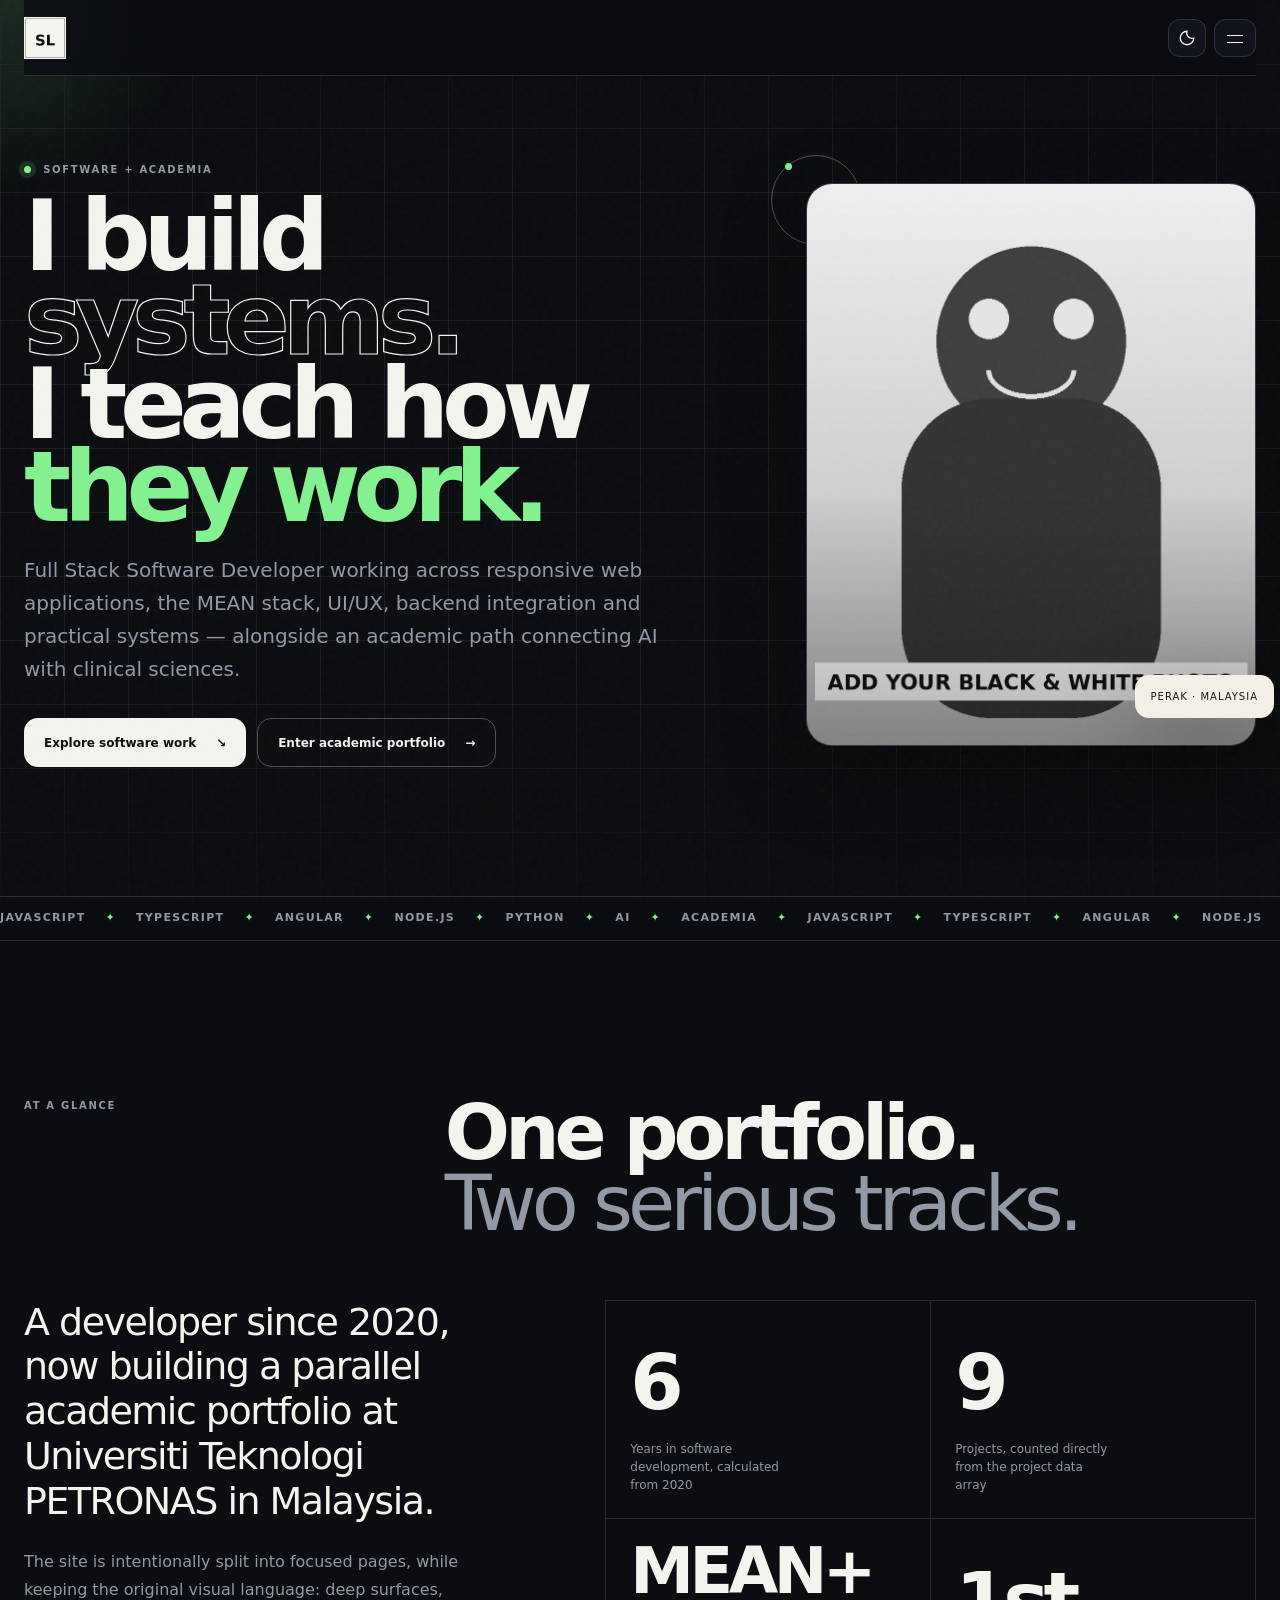
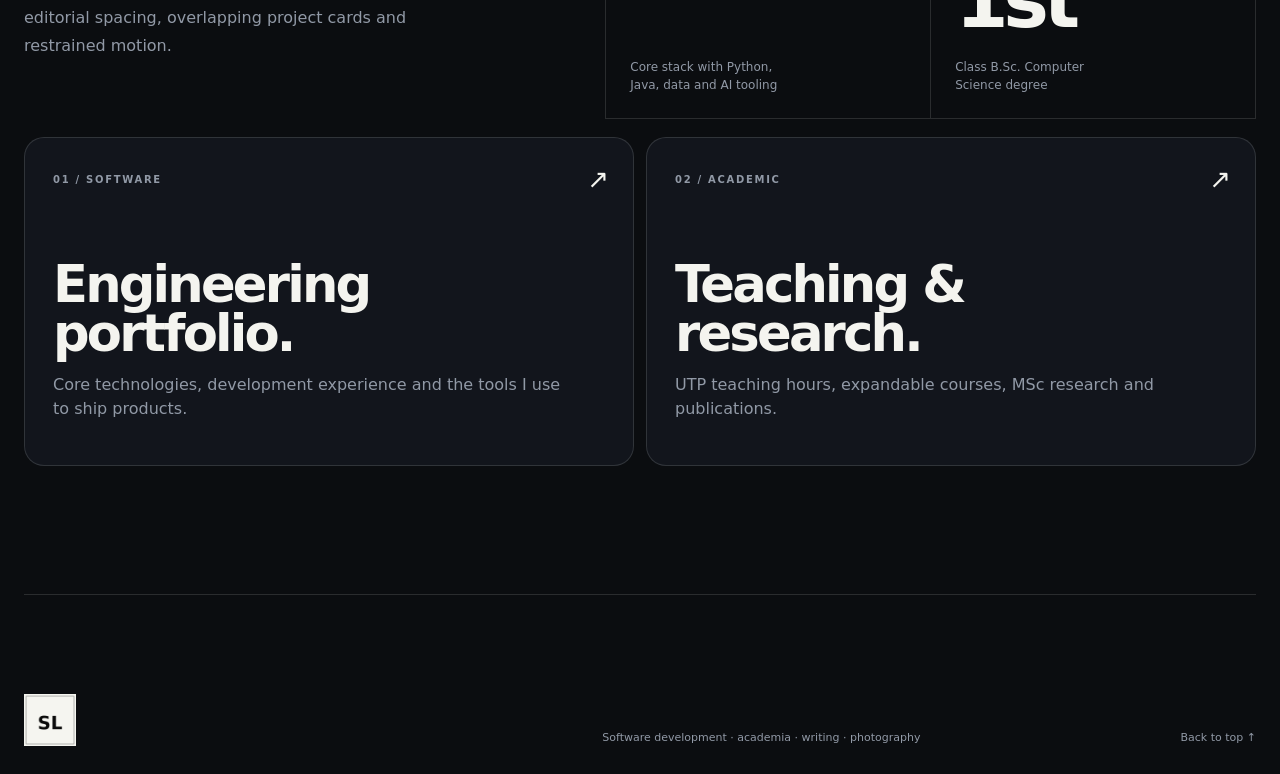
==== index.html @ e130e87b "wip" ====
<!doctype html>
<html lang="en" data-theme="dark">
<head>
  <meta charset="utf-8" />
  <meta name="viewport" content="width=device-width, initial-scale=1" />
  <meta name="description" content="Software developer and academic portfolio." />
  <meta name="theme-color" content="#0b0d10" />
  <title>Salim Sulaiman Liman — Developer & Academic</title>
  <link rel="icon" type="image/png" href="assets/img/logo.png" />
  <link rel="apple-touch-icon" href="assets/img/logo.png" />
  <link rel="stylesheet" href="assets/css/styles.css" />
</head>
<body data-page="home" id="top">
  <div class="scroll-progress" id="scrollProgress" aria-hidden="true"></div>
  <div class="noise" aria-hidden="true"></div>
  <div class="cursor-glow" id="cursorGlow" aria-hidden="true"></div>
  <header class="site-header" id="siteHeader">
    <a class="brand" href="index.html" aria-label="Home"><img class="brand-logo" src="assets/img/logo.png" alt="Site logo" /></a>
    <div class="header-actions">
      <button class="icon-button" id="themeToggle" type="button" aria-label="Toggle color theme" title="Toggle theme"><svg viewBox="0 0 24 24" aria-hidden="true"><path d="M12 3a9 9 0 1 0 9 9 7 7 0 0 1-9-9Z" fill="none" stroke="currentColor" stroke-width="1.7"/></svg></button>
      <button class="menu-button" id="menuButton" type="button" aria-label="Open menu" aria-expanded="false" aria-controls="sideMenu"><span></span><span></span></button>
    </div>
  </header>
  <nav class="side-menu" id="sideMenu" aria-hidden="true">
    <div class="side-menu-backdrop" id="menuBackdrop"></div>
    <div class="side-menu-panel">
      <div class="side-menu-head"><p class="eyebrow">Navigation</p><button class="side-menu-close" id="menuClose" type="button" aria-label="Close menu"><svg viewBox="0 0 24 24" fill="none" stroke="currentColor" stroke-width="2"><path d="M6 6l12 12M18 6L6 18"/></svg></button></div>
      <ul class="side-menu-list"><li><a class="side-menu-link" data-page-link="home" href="index.html"><span class="side-menu-index">01</span><span class="side-menu-text">Home</span></a></li>
<li><a class="side-menu-link" data-page-link="about" href="about.html"><span class="side-menu-index">02</span><span class="side-menu-text">About</span></a></li>
<li><a class="side-menu-link" data-page-link="tech" href="tech.html"><span class="side-menu-index">03</span><span class="side-menu-text">Tech Portfolio</span></a></li>
<li><a class="side-menu-link" data-page-link="projects" href="projects.html"><span class="side-menu-index">04</span><span class="side-menu-text">Projects</span></a></li>
<li><a class="side-menu-link" data-page-link="academics" href="academics.html"><span class="side-menu-index">05</span><span class="side-menu-text">Academic Portfolio</span></a></li>
<li><a class="side-menu-link" data-page-link="free" href="free-time.html"><span class="side-menu-index">06</span><span class="side-menu-text">Free Time</span></a></li>
<li><a class="side-menu-link" data-page-link="contact" href="contact.html"><span class="side-menu-index">07</span><span class="side-menu-text">Contact</span></a></li></ul>
      <div class="side-menu-foot"><div class="side-menu-social"><a data-github target="_blank" rel="noopener" href="#">GitHub</a><a data-literature-instagram target="_blank" rel="noopener" href="#">Literature</a></div><span><span data-location>Perak, Malaysia</span></span></div>
    </div>
  </nav>
  <main class="page-main">
    <section class="hero section-pad" aria-labelledby="hero-title">
      <div class="hero-grid-bg" aria-hidden="true"></div>
      <div class="hero-copy reveal">
        <p class="eyebrow"><span class="status-dot"></span> Software + Academia</p>
        <h1 id="hero-title">I build <span class="outline-word">systems.</span><br>I teach how <span class="accent-word">they work.</span></h1>
        <p class="hero-lede">Full Stack Software Developer working across responsive web applications, the MEAN stack, UI/UX, backend integration and practical systems — alongside an academic path connecting AI with clinical sciences.</p>
        <div class="hero-cta-row"><a class="button button-primary magnetic" href="projects.html">Explore software work <span>↘</span></a><a class="button button-ghost magnetic" href="academics.html">Enter academic portfolio <span>→</span></a></div>
      </div>
      <div class="hero-photo reveal" aria-label="Portrait area">
        <div class="photo-orbit" aria-hidden="true"></div>
        <div class="hero-photo-frame"><img src="assets/img/profile-bw.jpg" alt="Black and white portrait of Salim Sulaiman Liman" /></div>
        <div class="hero-photo-badge">Perak · Malaysia</div>
      </div>
      <div class="hero-marquee" aria-hidden="true"><div class="marquee-track"><span>JAVASCRIPT</span><i>✦</i><span>TYPESCRIPT</span><i>✦</i><span>ANGULAR</span><i>✦</i><span>NODE.JS</span><i>✦</i><span>PYTHON</span><i>✦</i><span>AI</span><i>✦</i><span>ACADEMIA</span><i>✦</i><span>JAVASCRIPT</span><i>✦</i><span>TYPESCRIPT</span><i>✦</i><span>ANGULAR</span><i>✦</i><span>NODE.JS</span><i>✦</i><span>PYTHON</span><i>✦</i><span>AI</span><i>✦</i><span>ACADEMIA</span><i>✦</i></div></div>
    </section>
    <section class="about section-pad">
      <div class="section-heading reveal"><p class="eyebrow">At a glance</p><h2>One portfolio.<br><span class="muted">Two serious tracks.</span></h2></div>
      <div class="about-grid">
        <div class="about-copy reveal"><p class="large-copy">A developer since 2020, now building a parallel academic portfolio at Universiti Teknologi PETRONAS in Malaysia.</p><p>The site is intentionally split into focused pages, while keeping the original visual language: deep surfaces, editorial spacing, overlapping project cards and restrained motion.</p></div>
        <div class="stat-grid reveal"><article class="stat-card"><span class="stat-value" data-experience-years data-suffix="">0</span><span>Years in software development, calculated from 2020</span></article><article class="stat-card"><span class="stat-value" data-project-count>0</span><span>Projects, counted directly from the project data array</span></article><article class="stat-card"><span class="stat-value text-stat">MEAN+</span><span>Core stack with Python, Java, data and AI tooling</span></article><article class="stat-card"><span class="stat-value">1st</span><span>Class B.Sc. Computer Science degree</span></article></div>
      </div>
      <div class="home-track-grid reveal"><a class="home-track-card" href="tech.html"><span class="eyebrow">01 / Software</span><span class="track-arrow">↗</span><h3>Engineering<br>portfolio.</h3><p>Core technologies, development experience and the tools I use to ship products.</p></a><a class="home-track-card" href="academics.html"><span class="eyebrow">02 / Academic</span><span class="track-arrow">↗</span><h3>Teaching &<br>research.</h3><p>UTP teaching hours, expandable courses, MSc research and publications.</p></a></div>
    </section>
  </main>
  <footer class="site-footer section-pad">
    <img class="footer-logo" src="assets/img/logo.png" alt="Site logo" />
    <p>Software development · academia · writing · photography</p>
    <a href="#top" onclick="window.scrollTo({top:0,behavior:'smooth'});return false">Back to top ↑</a>
  </footer>
  <script src="assets/js/data.js"></script>
  <script src="assets/js/site.js"></script>
</body></html>
---- assets/css/styles.css ----
:root {
  --bg: #0b0d10;
  --bg-2: #11141a;
  --surface: #151922;
  --surface-2: #1a1f2a;
  --text: #f4f4ef;
  --muted: #9199a6;
  --line: rgba(255,255,255,.13);
  --line-strong: rgba(255,255,255,.28);
  --accent: #83f28f;
  --accent-2: #8eb4ff;
  --paper: #f4f0e8;
  --ink: #111317;
  --shadow: 0 25px 80px rgba(0,0,0,.35);
  --radius: 22px;
  --container: min(1240px, calc(100vw - 48px));
  --header-h: 76px;
  color-scheme: dark;
}

html[data-theme="light"] {
  --bg: #f1eee7;
  --bg-2: #e8e4db;
  --surface: #ffffff;
  --surface-2: #e7e4dc;
  --text: #111317;
  --muted: #646b74;
  --line: rgba(17,19,23,.14);
  --line-strong: rgba(17,19,23,.26);
  --accent: #176b31;
  --accent-2: #305fbd;
  --paper: #111317;
  --ink: #f5f5ef;
  --shadow: 0 24px 70px rgba(40, 34, 24, .13);
  color-scheme: light;
}

* { box-sizing: border-box; }
html { scroll-behavior: smooth; }
body {
  margin: 0;
  background: var(--bg);
  color: var(--text);
  font-family: Inter, ui-sans-serif, system-ui, -apple-system, BlinkMacSystemFont, "Segoe UI", sans-serif;
  line-height: 1.5;
  overflow-x: hidden;
}
body.menu-open { overflow: hidden; }
a { color: inherit; text-decoration: none; }
button, input { font: inherit; }
button { color: inherit; }
section[id] { scroll-margin-top: calc(var(--header-h) + 18px); }
img { max-width: 100%; display: block; }
::selection { background: var(--accent); color: #071007; }

.scroll-progress {
  position: fixed;
  inset: 0 0 auto 0;
  height: 3px;
  background: var(--accent);
  transform-origin: left;
  transform: scaleX(0);
  z-index: 1200;
}
.noise {
  position: fixed;
  inset: 0;
  pointer-events: none;
  opacity: .035;
  z-index: 999;
  background-image: url("data:image/svg+xml,%3Csvg viewBox='0 0 180 180' xmlns='http://www.w3.org/2000/svg'%3E%3Cfilter id='n'%3E%3CfeTurbulence type='fractalNoise' baseFrequency='.9' numOctaves='4' stitchTiles='stitch'/%3E%3C/filter%3E%3Crect width='100%25' height='100%25' filter='url(%23n)' opacity='.75'/%3E%3C/svg%3E");
}
.cursor-glow {
  width: 420px;
  height: 420px;
  position: fixed;
  left: -210px;
  top: -210px;
  border-radius: 50%;
  pointer-events: none;
  z-index: -1;
  background: radial-gradient(circle, color-mix(in srgb, var(--accent) 13%, transparent), transparent 67%);
  transition: opacity .2s;
}

.site-header {
  width: var(--container);
  height: var(--header-h);
  margin: 0 auto;
  position: sticky;
  top: 0;
  z-index: 1000;
  display: grid;
  grid-template-columns: 1fr auto 1fr;
  align-items: center;
  border-bottom: 1px solid var(--line);
  background: color-mix(in srgb, var(--bg) 76%, transparent);
  backdrop-filter: blur(18px);
}
.brand { display: inline-flex; align-items: center; gap: 12px; width: fit-content; }
.brand-mark {
  width: 34px; height: 34px; border: 1px solid var(--line-strong); border-radius: 50%;
  display: grid; place-items: center; font-size: 10px; font-weight: 800; letter-spacing: .07em;
}
.brand-text { font-size: 13px; font-weight: 720; letter-spacing: -.01em; }
.desktop-nav { display: flex; gap: 8px; padding: 5px; border: 1px solid var(--line); border-radius: 999px; }
.desktop-nav a { color: var(--muted); padding: 8px 13px; border-radius: 999px; font-size: 12px; transition: .2s ease; }
.desktop-nav a:hover { color: var(--text); background: var(--surface); }
.header-actions { display: flex; justify-content: flex-end; gap: 8px; align-items: center; }
.icon-button, .menu-button {
  border: 1px solid var(--line); background: color-mix(in srgb, var(--surface) 75%, transparent);
  border-radius: 12px; height: 38px; min-width: 38px; display: inline-grid; place-items: center; cursor: pointer;
}
.icon-button:hover, .menu-button:hover { border-color: var(--line-strong); }
.icon-button svg { width: 18px; height: 18px; }
.icon-button span { font-size: 10px; font-weight: 800; }
.menu-button { display: none; width: 42px; position: relative; }
.menu-button span { width: 16px; height: 1px; background: currentColor; position: absolute; transition: transform .25s, top .25s; }
.menu-button span:first-child { top: 15px; }
.menu-button span:last-child { top: 22px; }
.menu-button[aria-expanded="true"] span:first-child { top: 18px; transform: rotate(45deg); }
.menu-button[aria-expanded="true"] span:last-child { top: 18px; transform: rotate(-45deg); }

.mobile-menu {
  position: fixed; inset: 0; z-index: 900; background: var(--bg); padding-top: var(--header-h);
  opacity: 0; visibility: hidden; transition: opacity .25s, visibility .25s;
}
.mobile-menu.open { opacity: 1; visibility: visible; }
.mobile-menu-inner { width: var(--container); height: calc(100% - 30px); margin: auto; padding: 48px 0 20px; display: flex; flex-direction: column; }
.mobile-menu-inner > a { font-size: clamp(36px, 9vw, 68px); font-weight: 800; letter-spacing: -.06em; padding: 4px 0; }
.mobile-menu-meta { margin-top: auto; padding-top: 20px; border-top: 1px solid var(--line); display: flex; justify-content: space-between; color: var(--muted); font-size: 12px; }

.section-pad { width: var(--container); margin: 0 auto; }
.eyebrow { text-transform: uppercase; letter-spacing: .17em; font-weight: 760; font-size: 10px; color: var(--muted); margin: 0; }
.status-dot { display: inline-block; width: 7px; height: 7px; background: var(--accent); border-radius: 50%; margin-right: 7px; box-shadow: 0 0 0 5px color-mix(in srgb, var(--accent) 14%, transparent); }
.muted { color: var(--muted); font-weight: 500; }

.hero {
  min-height: calc(100svh - var(--header-h));
  padding-top: clamp(58px, 9vw, 110px);
  position: relative;
  display: grid;
  grid-template-columns: minmax(0, 1.15fr) minmax(380px, .85fr);
  gap: clamp(30px, 7vw, 90px);
  align-items: center;
  padding-bottom: 88px;
}
.hero-grid-bg {
  position: absolute;
  inset: 0 calc((100vw - var(--container)) / -2);
  pointer-events: none;
  z-index: -2;
  opacity: .52;
  background-image: linear-gradient(var(--line) 1px, transparent 1px), linear-gradient(90deg, var(--line) 1px, transparent 1px);
  background-size: 64px 64px;
  mask-image: linear-gradient(to bottom, transparent 0, black 18%, black 72%, transparent 100%);
}
.hero-copy h1 {
  margin: 18px 0 24px;
  max-width: 900px;
  font-size: clamp(55px, 7.7vw, 116px);
  line-height: .85;
  letter-spacing: -.075em;
  font-weight: 850;
}
.outline-word { color: transparent; -webkit-text-stroke: 1.2px var(--text); }
.accent-word { color: var(--accent); }
.hero-lede { max-width: 680px; color: var(--muted); font-size: clamp(16px, 1.6vw, 20px); line-height: 1.65; }
.hero-cta-row { display: flex; gap: 11px; margin-top: 32px; flex-wrap: wrap; }
.button { display: inline-flex; align-items: center; justify-content: center; gap: 20px; min-height: 49px; padding: 0 20px; border-radius: 14px; font-weight: 750; font-size: 12px; transition: transform .15s, background .2s, border-color .2s; }
.button-primary { background: var(--text); color: var(--bg); }
.button-ghost { border: 1px solid var(--line-strong); }
.button-ghost:hover { background: var(--surface); }

.hero-console {
  align-self: end;
  border: 1px solid var(--line);
  border-radius: 24px;
  background: color-mix(in srgb, var(--surface) 82%, transparent);
  box-shadow: var(--shadow);
  overflow: hidden;
  backdrop-filter: blur(14px);
}
.console-topline, .console-footer { display: flex; justify-content: space-between; align-items: center; padding: 12px 16px; font-size: 9px; text-transform: uppercase; letter-spacing: .14em; color: var(--muted); }
.console-topline { border-bottom: 1px solid var(--line); }
.console-footer { border-top: 1px solid var(--line); gap: 20px; }
.pulse-text { color: var(--accent); }
.console-split { display: grid; grid-template-columns: 1fr 1fr; min-height: 330px; }
.console-card { position: relative; padding: 24px; display: flex; flex-direction: column; justify-content: flex-end; transition: .3s ease; overflow: hidden; }
.console-card:first-child { border-right: 1px solid var(--line); }
.console-card::before { content: ""; position: absolute; inset: 0; opacity: .65; transition: transform .35s ease; }
.dev-card::before { background: radial-gradient(circle at 20% 20%, color-mix(in srgb, var(--accent-2) 35%, transparent), transparent 56%); }
.academia-console-card::before { background: radial-gradient(circle at 80% 16%, color-mix(in srgb, var(--accent) 30%, transparent), transparent 55%); }
.console-card:hover { background: color-mix(in srgb, var(--surface-2) 85%, transparent); }
.console-card:hover::before { transform: scale(1.12); }
.console-card > * { position: relative; }
.console-index { position: absolute; top: -230px; color: var(--muted); font-size: 10px; }
.console-card strong { font-size: 21px; letter-spacing: -.04em; margin-bottom: 6px; }
.console-card small { color: var(--muted); line-height: 1.5; }
.console-arrow { position: absolute; right: 20px; top: -215px; font-size: 20px; }

.hero-marquee { grid-column: 1 / -1; margin: 36px calc((100vw - var(--container)) / -2) -88px; border-top: 1px solid var(--line); border-bottom: 1px solid var(--line); overflow: hidden; padding: 13px 0; }
.marquee-track { display: flex; width: max-content; align-items: center; gap: 20px; animation: marquee 28s linear infinite; font-size: 11px; font-weight: 780; letter-spacing: .12em; color: var(--muted); }
.marquee-track i { color: var(--accent); font-style: normal; }
@keyframes marquee { to { transform: translateX(-50%); } }

.about, .software, .academics, .qualification, .contact { padding-top: clamp(100px, 12vw, 180px); }
.section-heading { display: grid; grid-template-columns: .65fr 1.35fr; gap: 30px; align-items: start; margin-bottom: 60px; }
.section-heading h2, .track-header h2 { font-size: clamp(44px, 6vw, 86px); line-height: .92; letter-spacing: -.065em; margin: 0; }
.about-grid { display: grid; grid-template-columns: .88fr 1.12fr; gap: 70px; }
.about-copy { padding-right: 5vw; }
.large-copy { font-size: clamp(23px, 3vw, 38px); line-height: 1.18; letter-spacing: -.04em; margin: 0 0 24px; }
.about-copy > p:last-child { color: var(--muted); font-size: 16px; line-height: 1.75; }
.stat-grid { display: grid; grid-template-columns: repeat(2, 1fr); border-top: 1px solid var(--line); border-left: 1px solid var(--line); }
.stat-card { min-height: 200px; padding: 24px; border-right: 1px solid var(--line); border-bottom: 1px solid var(--line); display: flex; flex-direction: column; justify-content: space-between; }
.stat-value { font-size: clamp(54px, 6vw, 84px); font-weight: 820; letter-spacing: -.07em; }
.stat-card > span:last-child { color: var(--muted); max-width: 160px; font-size: 12px; }

.track-header { display: grid; grid-template-columns: 1.2fr .8fr; gap: 40px; align-items: end; margin-bottom: 42px; }
.track-header .eyebrow { margin-bottom: 18px; }
.track-description { color: var(--muted); max-width: 480px; margin: 0; line-height: 1.7; }
.project-filter { display: flex; gap: 8px; flex-wrap: wrap; margin: 34px 0 70px; }
.filter-chip { border: 1px solid var(--line); background: transparent; border-radius: 999px; padding: 9px 13px; cursor: pointer; font-size: 11px; color: var(--muted); transition: .2s; }
.filter-chip:hover { border-color: var(--line-strong); color: var(--text); }
.filter-chip.active { background: var(--text); color: var(--bg); border-color: var(--text); }

.project-stack { display: flex; flex-direction: column; gap: clamp(85px, 11vw, 145px); }
.project-row { display: grid; grid-template-columns: minmax(0, 1.3fr) minmax(330px, .7fr); align-items: center; position: relative; transition: opacity .3s, transform .35s, max-height .45s, margin .45s; }
.project-row.reverse { grid-template-columns: minmax(330px, .7fr) minmax(0, 1.3fr); }
.project-row.reverse .project-visual { grid-column: 2; grid-row: 1; }
.project-row.reverse .project-panel { grid-column: 1; grid-row: 1; justify-self: end; margin-left: 0; margin-right: -64px; }
.project-hidden { display: none; }
.project-visual {
  min-height: 470px;
  background: var(--surface);
  border-radius: 4px;
  overflow: hidden;
  position: relative;
  box-shadow: var(--shadow);
}
.project-visual::after { content: ""; position: absolute; inset: 0; border: 1px solid var(--line); pointer-events: none; }
.project-visual img { width: 100%; height: 100%; min-height: 470px; object-fit: cover; transition: transform .7s cubic-bezier(.2,.7,.2,1), filter .4s; }
.project-visual:hover img { transform: scale(1.025); filter: saturate(1.06); }
.visual-index { position: absolute; top: 16px; left: 16px; z-index: 2; width: 36px; height: 36px; border-radius: 50%; background: rgba(10,10,10,.72); color: white; display: grid; place-items: center; font-size: 10px; backdrop-filter: blur(8px); }
.project-panel {
  z-index: 3;
  margin-left: -64px;
  padding: 32px;
  background: var(--paper);
  color: var(--ink);
  border-radius: 5px;
  box-shadow: var(--shadow);
  transition: transform .15s ease;
}
.project-meta { display: flex; gap: 9px; margin-bottom: 30px; text-transform: uppercase; letter-spacing: .12em; font-size: 9px; font-weight: 800; opacity: .52; }
.project-meta span + span::before { content: "/"; margin-right: 9px; }
.project-panel h3 { font-size: clamp(28px, 3vw, 42px); line-height: 1; letter-spacing: -.05em; margin: 0 0 17px; }
.project-panel p { opacity: .68; line-height: 1.72; margin: 0; font-size: 13px; }
.tag-row { display: flex; flex-wrap: wrap; gap: 6px; margin: 24px 0; }
.tag-row span { border: 1px solid color-mix(in srgb, currentColor 18%, transparent); border-radius: 999px; padding: 6px 9px; font-size: 9px; text-transform: uppercase; letter-spacing: .08em; }
.text-link { display: inline-flex; gap: 12px; align-items: center; font-size: 11px; text-transform: uppercase; letter-spacing: .11em; font-weight: 850; border-bottom: 1px solid currentColor; padding-bottom: 4px; }
.image-unavailable { opacity: 0; }
.image-fallback { position: absolute; inset: 0; display: grid; place-items: center; padding: 30px; text-align: center; font-size: clamp(28px, 4vw, 54px); font-weight: 800; letter-spacing: -.05em; background: linear-gradient(135deg, var(--surface), var(--surface-2)); }

.skill-lab { margin-top: clamp(110px, 15vw, 190px); border: 1px solid var(--line); border-radius: var(--radius); overflow: hidden; }
.skill-lab-head { display: flex; justify-content: space-between; align-items: end; padding: 28px; border-bottom: 1px solid var(--line); }
.skill-lab-head h3 { margin: 0; font-size: clamp(30px, 4vw, 54px); letter-spacing: -.05em; }
.skill-columns { display: grid; grid-template-columns: repeat(4, 1fr); }
.skill-columns > div { min-height: 260px; padding: 24px; border-right: 1px solid var(--line); }
.skill-columns > div:last-child { border-right: 0; }
.skill-label { font-size: 10px; text-transform: uppercase; letter-spacing: .13em; color: var(--muted); }
.skill-cloud { display: flex; flex-direction: column; align-items: flex-start; gap: 8px; margin-top: 32px; }
.skill-cloud span { border: 1px solid var(--line); border-radius: 999px; padding: 7px 10px; font-size: 11px; transition: .2s; }
.skill-cloud span:hover { border-color: var(--accent); color: var(--accent); transform: translateX(3px); }

.academic-dashboard { display: grid; grid-template-columns: .85fr 1.15fr; border: 1px solid var(--line); border-radius: 24px; overflow: hidden; background: var(--surface); }
.teaching-meter { padding: clamp(28px, 4vw, 52px); border-right: 1px solid var(--line); display: flex; flex-direction: column; min-height: 530px; }
.meter-top { display: flex; justify-content: space-between; gap: 20px; align-items: center; }
.live-pill { font-size: 9px; border: 1px solid var(--line); border-radius: 999px; padding: 7px 9px; text-transform: uppercase; letter-spacing: .1em; white-space: nowrap; }
.live-pill i { width: 5px; height: 5px; background: var(--accent); border-radius: 50%; display: inline-block; margin-right: 5px; box-shadow: 0 0 0 4px color-mix(in srgb, var(--accent) 12%, transparent); }
.hours-wrap { display: flex; align-items: flex-end; gap: 18px; margin: auto 0 30px; }
.hours-value { font-size: clamp(100px, 14vw, 205px); line-height: .73; letter-spacing: -.095em; font-weight: 850; color: var(--accent); }
.hours-unit { font-size: 13px; text-transform: uppercase; letter-spacing: .11em; line-height: 1.35; color: var(--muted); }
.meter-line { height: 3px; background: var(--line); border-radius: 99px; overflow: hidden; }
.meter-line span { display: block; height: 100%; width: var(--meter, 0%); background: var(--accent); transform-origin: left; transform: scaleX(0); transition: transform 1.2s cubic-bezier(.2,.7,.2,1); }
.meter-line span.animate { transform: scaleX(1); }
.teaching-meter > p { color: var(--muted); font-size: 11px; margin: 14px 0 0; }
.teaching-meter code { color: var(--text); }

.course-breakdown { padding: clamp(28px, 4vw, 46px); }
.course-head { display: flex; justify-content: space-between; align-items: end; gap: 20px; margin-bottom: 22px; }
.course-head h3 { font-size: clamp(30px, 4vw, 54px); letter-spacing: -.05em; margin: 6px 0 0; }
.course-count { font-size: 10px; color: var(--muted); text-transform: uppercase; letter-spacing: .1em; }
.course-list { border-top: 1px solid var(--line); }
.course-item { border-bottom: 1px solid var(--line); }
.course-toggle { width: 100%; display: grid; grid-template-columns: 92px 1fr auto 28px; gap: 14px; align-items: center; padding: 19px 0; background: transparent; border: 0; cursor: pointer; text-align: left; }
.course-code, .course-hours { font-size: 9px; text-transform: uppercase; letter-spacing: .11em; color: var(--muted); }
.course-title { font-weight: 710; }
.course-plus { font-size: 20px; color: var(--muted); transition: transform .2s; }
.course-item.open .course-plus { transform: rotate(45deg); }
.course-panel { display: grid; grid-template-rows: 0fr; transition: grid-template-rows .28s ease; }
.course-item.open .course-panel { grid-template-rows: 1fr; }
.course-panel-inner { overflow: hidden; display: grid; grid-template-columns: 1fr 1fr; gap: 18px 24px; color: var(--muted); }
.course-panel-inner > div { padding-bottom: 18px; }
.course-topics { grid-column: 1 / -1; }
.mini-label { display: block; color: var(--muted); text-transform: uppercase; letter-spacing: .12em; font-size: 8px; margin-bottom: 5px; }
.course-panel p { margin: 0; font-size: 12px; }

.academic-grid { display: grid; grid-template-columns: repeat(3, 1fr); gap: 12px; margin-top: 12px; }
.academic-card { min-height: 360px; padding: 28px; border: 1px solid var(--line); border-radius: 18px; background: color-mix(in srgb, var(--surface) 65%, transparent); display: flex; flex-direction: column; align-items: flex-start; }
.academic-number { margin-left: auto; color: var(--muted); font-size: 9px; letter-spacing: .12em; }
.academic-card .eyebrow { margin: 45px 0 8px; }
.academic-card h3 { font-size: 28px; line-height: 1.02; letter-spacing: -.045em; margin: 0 0 12px; }
.academic-card > p:not(.eyebrow) { color: var(--muted); font-size: 13px; }
.academic-highlight { margin-top: auto; font-weight: 760; font-size: 13px; border-left: 2px solid var(--accent); padding-left: 10px; }
.inline-expander { border: 0; background: transparent; padding: 18px 0 0; color: var(--muted); cursor: pointer; display: flex; width: 100%; justify-content: space-between; font-size: 11px; }
.inline-expander:hover { color: var(--text); }
.expandable { max-height: 0; overflow: hidden; opacity: 0; transition: .35s ease; color: var(--muted); font-size: 11px; }
.expandable.open { max-height: 220px; opacity: 1; padding-top: 14px; }
.research-ready { background: var(--paper); color: var(--ink); }
.research-ready .eyebrow, .research-ready > p:not(.eyebrow) { color: color-mix(in srgb, var(--ink) 56%, transparent); }
.research-ready .text-link { margin-top: auto; }

.timeline { border-top: 1px solid var(--line); }
.timeline-item { display: grid; grid-template-columns: .28fr 1fr; gap: 30px; border-bottom: 1px solid var(--line); padding: 28px 0; }
.timeline-year { font-size: clamp(30px, 4vw, 52px); letter-spacing: -.05em; color: var(--muted); }
.timeline-item h3 { margin: 7px 0; font-size: 24px; letter-spacing: -.035em; }
.timeline-item p:last-child { color: var(--muted); max-width: 720px; margin-bottom: 0; }
.timeline-item.current .timeline-year, .timeline-item.current h3 { color: var(--accent); }

.contact { padding-bottom: clamp(100px, 13vw, 170px); }
.contact-card { background: var(--paper); color: var(--ink); border-radius: 28px; padding: clamp(34px, 6vw, 78px); }
.contact-card .eyebrow { color: color-mix(in srgb, var(--ink) 54%, transparent); }
.contact-card h2 { font-size: clamp(46px, 7vw, 96px); letter-spacing: -.07em; line-height: .9; margin: 22px 0 clamp(50px, 7vw, 90px); }
.contact-links { display: grid; grid-template-columns: 1fr 1fr 1fr; border-top: 1px solid color-mix(in srgb, var(--ink) 16%, transparent); }
.contact-links a { display: flex; justify-content: space-between; gap: 20px; padding: 18px 14px 18px 0; border-bottom: 1px solid color-mix(in srgb, var(--ink) 16%, transparent); font-size: 12px; font-weight: 750; }
.contact-links a + a { padding-left: 14px; border-left: 1px solid color-mix(in srgb, var(--ink) 16%, transparent); }
.contact-footer { display: flex; justify-content: space-between; gap: 20px; margin-top: 24px; font-size: 10px; text-transform: uppercase; letter-spacing: .11em; opacity: .55; }

.site-footer { border-top: 1px solid var(--line); min-height: 180px; padding-top: 28px; padding-bottom: 28px; display: grid; grid-template-columns: 1fr 1fr auto; align-items: end; gap: 20px; }
.footer-brand { font-size: 34px; font-weight: 900; letter-spacing: -.055em; }
.footer-brand span { font-size: 10px; vertical-align: top; color: var(--accent); }
.site-footer p, .site-footer a { margin: 0; color: var(--muted); font-size: 11px; }
.site-footer a:hover { color: var(--text); }

.command-palette { width: min(620px, calc(100vw - 30px)); border: 1px solid var(--line); border-radius: 20px; padding: 0; background: var(--surface); color: var(--text); box-shadow: 0 40px 120px rgba(0,0,0,.55); }
.command-palette::backdrop { background: rgba(0,0,0,.65); backdrop-filter: blur(9px); }
.palette-head { padding: 20px; border-bottom: 1px solid var(--line); display: flex; justify-content: space-between; gap: 20px; align-items: center; }
.palette-head strong { display: block; margin-top: 5px; }
.palette-list { padding: 10px; }
.palette-list button { width: 100%; display: flex; justify-content: space-between; align-items: center; padding: 14px; border: 0; border-radius: 11px; background: transparent; cursor: pointer; text-align: left; }
.palette-list button:hover { background: var(--surface-2); }
kbd { font-size: 9px; color: var(--muted); border: 1px solid var(--line); border-radius: 6px; padding: 3px 5px; }

.reveal { opacity: 0; transform: translateY(22px); transition: opacity .7s cubic-bezier(.2,.7,.2,1), transform .7s cubic-bezier(.2,.7,.2,1); }
.reveal.revealed { opacity: 1; transform: none; }

@media (max-width: 1050px) {
  :root { --container: min(100% - 34px, 980px); }
  .desktop-nav { display: none; }
  .site-header { grid-template-columns: 1fr auto; }
  .header-actions { grid-column: 2; }
  .menu-button { display: inline-grid; }
  .hero { grid-template-columns: 1fr; min-height: auto; }
  .hero-copy { padding-top: 26px; }
  .hero-console { width: min(100%, 740px); }
  .console-split { min-height: 280px; }
  .about-grid { grid-template-columns: 1fr; gap: 36px; }
  .project-row, .project-row.reverse { grid-template-columns: 1fr .85fr; }
  .project-row.reverse .project-visual { grid-column: 1; }
  .project-row.reverse .project-panel { grid-column: 2; margin-right: 0; margin-left: -64px; }
  .skill-columns { grid-template-columns: repeat(2, 1fr); }
  .skill-columns > div:nth-child(2) { border-right: 0; }
  .skill-columns > div:nth-child(-n+2) { border-bottom: 1px solid var(--line); }
  .academic-dashboard { grid-template-columns: 1fr; }
  .teaching-meter { border-right: 0; border-bottom: 1px solid var(--line); min-height: 430px; }
  .academic-grid { grid-template-columns: 1fr 1fr; }
  .academic-grid .research-ready { grid-column: 1 / -1; }
}

@media (max-width: 760px) {
  :root { --container: calc(100% - 24px); --header-h: 66px; }
  .brand-text { display: none; }
  #paletteButton { display: none; }
  .hero { padding-top: 58px; gap: 50px; }
  .hero-copy h1 { font-size: clamp(52px, 17vw, 78px); }
  .hero-lede { font-size: 15px; }
  .hero-cta-row { flex-direction: column; align-items: stretch; }
  .button { justify-content: space-between; }
  .console-split { grid-template-columns: 1fr; min-height: 0; }
  .console-card { min-height: 180px; }
  .console-card:first-child { border-right: 0; border-bottom: 1px solid var(--line); }
  .console-index, .console-arrow { top: 20px; }
  .console-index { left: 20px; }
  .console-arrow { right: 20px; }
  .console-footer { align-items: flex-start; flex-direction: column; gap: 6px; }
  .section-heading, .track-header { grid-template-columns: 1fr; }
  .section-heading h2, .track-header h2 { font-size: 49px; }
  .stat-grid { grid-template-columns: 1fr 1fr; }
  .stat-card { min-height: 160px; padding: 18px; }
  .project-filter { margin-bottom: 44px; }
  .project-stack { gap: 70px; }
  .project-row, .project-row.reverse { display: flex; flex-direction: column; align-items: stretch; }
  .project-visual { min-height: 270px; }
  .project-visual img { min-height: 270px; }
  .project-panel, .project-row.reverse .project-panel { margin: -34px 14px 0; padding: 24px; }
  .project-panel h3 { font-size: 31px; }
  .skill-lab-head { align-items: flex-start; flex-direction: column; gap: 9px; }
  .skill-columns { grid-template-columns: 1fr; }
  .skill-columns > div { min-height: 0; border-right: 0; border-bottom: 1px solid var(--line); }
  .skill-columns > div:last-child { border-bottom: 0; }
  .skill-cloud { flex-direction: row; flex-wrap: wrap; }
  .teaching-meter { min-height: 380px; }
  .meter-top { align-items: flex-start; flex-direction: column; }
  .hours-wrap { align-items: flex-start; flex-direction: column; gap: 14px; }
  .hours-value { font-size: clamp(108px, 34vw, 160px); }
  .hours-unit br { display: none; }
  .course-head { align-items: flex-start; flex-direction: column; }
  .course-toggle { grid-template-columns: 75px 1fr auto; }
  .course-hours { display: none; }
  .course-plus { grid-column: 3; grid-row: 1; }
  .academic-grid { grid-template-columns: 1fr; }
  .academic-grid .research-ready { grid-column: auto; }
  .timeline-item { grid-template-columns: 1fr; gap: 8px; }
  .contact-card { border-radius: 18px; }
  .contact-links { grid-template-columns: 1fr; }
  .contact-links a + a { padding-left: 0; border-left: 0; }
  .contact-footer { flex-direction: column; }
  .site-footer { grid-template-columns: 1fr; align-items: start; }
  .site-footer a { margin-top: 10px; }
}

@media (prefers-reduced-motion: reduce) {
  *, *::before, *::after { scroll-behavior: auto !important; animation-duration: .01ms !important; animation-iteration-count: 1 !important; transition-duration: .01ms !important; }
  .reveal { opacity: 1; transform: none; }
}

/* ============================================================
   MULTI-PAGE EXTENSIONS — preserves the original visual system
   while using the supplied sliding header/menu interaction.
   ============================================================ */
body { min-height: 100vh; }
body.menu-open { overflow: hidden; }
.page-main { padding-bottom: clamp(80px, 10vw, 140px); }
.page-hero { padding-top: clamp(80px, 10vw, 130px); padding-bottom: clamp(65px, 8vw, 100px); position: relative; overflow: hidden; }
.page-hero h1 { margin: 18px 0 22px; font-size: clamp(58px, 9.2vw, 132px); line-height: .84; letter-spacing: -.075em; max-width: 1040px; }
.page-hero p.page-lede { max-width: 760px; color: var(--muted); font-size: clamp(16px, 1.8vw, 21px); line-height: 1.7; }
.page-kicker { display:flex; gap:10px; align-items:center; }

/* header: same first-theme visual language, side-menu behavior from supplied reference */
.site-header { position: fixed; left: 50%; transform: translateX(-50%); top: 0; width: var(--container); grid-template-columns: 1fr auto; transition: background .3s ease, border-color .3s ease, width .3s ease; }
.site-header.scrolled { background: color-mix(in srgb, var(--bg) 88%, transparent); box-shadow: 0 8px 30px rgba(0,0,0,.08); }
.desktop-nav { display: none !important; }
.header-actions { grid-column: 2; }
.menu-button { display: inline-grid !important; }
.brand-logo { width: 42px; height: 42px; object-fit: contain; object-position: left center; filter: none; transition: transform .35s cubic-bezier(.2,.7,.2,1); }
.brand:hover .brand-logo { transform: rotate(-4deg) scale(1.06); }
html[data-theme="light"] .brand-logo { filter: none; }

.side-menu { position: fixed; inset: 0; z-index: 1500; visibility: hidden; pointer-events: none; }
.side-menu.open { visibility: visible; pointer-events: auto; }
.side-menu-backdrop { position:absolute; inset:0; background: color-mix(in srgb, var(--bg) 52%, transparent); backdrop-filter: blur(9px); opacity:0; transition:opacity .42s ease; }
.side-menu.open .side-menu-backdrop { opacity:1; }
.side-menu-panel { position:absolute; right:0; top:0; bottom:0; width:min(510px, 94vw); padding: 24px 30px 28px; background:var(--surface); border-left:1px solid var(--line); transform:translateX(102%); transition:transform .62s cubic-bezier(.16,1,.3,1); display:flex; flex-direction:column; overflow:auto; box-shadow:-30px 0 90px rgba(0,0,0,.22); }
.side-menu.open .side-menu-panel { transform:translateX(0); }
.side-menu-head { display:flex; align-items:center; justify-content:space-between; padding-bottom:20px; border-bottom:1px solid var(--line); }
.side-menu-close { width:42px; height:42px; border:1px solid var(--line-strong); border-radius:50%; background:transparent; cursor:pointer; display:grid; place-items:center; transition:.3s ease; }
.side-menu-close:hover { transform:rotate(90deg); background:var(--text); color:var(--bg); }
.side-menu-close svg { width:16px; height:16px; }
.side-menu-list { list-style:none; margin:auto 0; padding:28px 0; }
.side-menu-link { display:grid; grid-template-columns:28px 1fr; align-items:baseline; gap:12px; border-bottom:1px solid var(--line); padding:11px 0; overflow:hidden; }
.side-menu-index { color:var(--muted); font-size:9px; letter-spacing:.1em; }
.side-menu-text { font-size:clamp(29px,4.3vw,45px); letter-spacing:-.045em; font-weight:790; line-height:1.05; transform:translateY(120%); transition:transform .62s cubic-bezier(.16,1,.3,1), color .2s ease; }
.side-menu.open .side-menu-text { transform:translateY(0); }
.side-menu-link:hover .side-menu-text { transform:translateX(10px); color:var(--accent); }
.side-menu-link.active .side-menu-text { text-decoration:line-through; text-decoration-thickness:2px; }
.side-menu-foot { border-top:1px solid var(--line); padding-top:20px; display:grid; gap:13px; color:var(--muted); font-size:10px; text-transform:uppercase; letter-spacing:.11em; }
.side-menu-social { display:flex; gap:18px; flex-wrap:wrap; }
.side-menu-social a:hover { color:var(--text); }

/* first-theme hero retained; right-hand system card is now a portrait */
.hero { padding-top: calc(var(--header-h) + clamp(45px, 7vw, 86px)); min-height:100svh; }
.hero-photo { width:min(100%, 450px); justify-self:end; position:relative; }
.hero-photo-frame { position:relative; aspect-ratio:4/5; border-radius:26px; overflow:hidden; border:1px solid var(--line); background:linear-gradient(145deg,var(--surface),var(--surface-2)); box-shadow:var(--shadow); }
.hero-photo-frame::before { content:""; position:absolute; inset:0; z-index:2; pointer-events:none; background:linear-gradient(to top, rgba(0,0,0,.28), transparent 45%); }
.hero-photo-frame img { width:100%; height:100%; object-fit:cover; filter:grayscale(1) contrast(1.04); }
.hero-photo-badge { position:absolute; right:-18px; bottom:28px; z-index:3; background:var(--paper); color:var(--ink); border-radius:14px; padding:14px 16px; box-shadow:var(--shadow); font-size:10px; text-transform:uppercase; letter-spacing:.1em; animation:floatBadge 3.2s ease-in-out infinite; }
.photo-orbit { position:absolute; width:90px; height:90px; border:1px solid var(--line-strong); border-radius:50%; top:-28px; left:-35px; animation:spinSlow 18s linear infinite; }
.photo-orbit::after { content:""; width:7px; height:7px; background:var(--accent); position:absolute; top:7px; left:13px; border-radius:50%; }
@keyframes floatBadge { 50% { transform:translateY(-8px); } }
@keyframes spinSlow { to { transform:rotate(360deg); } }

.home-track-grid { display:grid; grid-template-columns:1fr 1fr; gap:12px; margin-top:18px; }
.home-track-card { padding:28px; min-height:260px; border:1px solid var(--line); background:color-mix(in srgb,var(--surface) 72%,transparent); border-radius:20px; position:relative; overflow:hidden; transition:.35s cubic-bezier(.2,.7,.2,1); }
.home-track-card:hover { transform:translateY(-7px); border-color:var(--line-strong); }
.home-track-card h3 { font-size:clamp(31px,4vw,54px); letter-spacing:-.055em; line-height:.95; margin:70px 0 12px; }
.home-track-card p { color:var(--muted); max-width:520px; }
.home-track-card .track-arrow { position:absolute; right:24px; top:22px; font-size:26px; transition:transform .3s ease; }
.home-track-card:hover .track-arrow { transform:translate(5px,-5px); }

/* stat refinement */
.stat-value.text-stat { font-size:clamp(34px,5vw,66px); line-height:.9; }

/* horizontal tools, deliberately compact to remove empty card space */
.skill-lab.horizontal { margin-top:70px; }
.tool-map { width:100%; }
.tool-row { display:grid; grid-template-columns:minmax(130px,.28fr) 1fr; gap:24px; padding:20px 26px; border-bottom:1px solid var(--line); align-items:center; }
.tool-row:last-child { border-bottom:0; }
.tool-row-chips { display:flex; flex-wrap:wrap; gap:8px; }
.tool-row-chips span { border:1px solid var(--line); border-radius:999px; padding:7px 10px; font-size:11px; transition:.22s ease; }
.tool-row-chips span:hover { border-color:var(--accent); color:var(--accent); transform:translateY(-2px); }

/* project bounce is linked to its own hovered project row */
.project-live-link { will-change:transform; }
.project-live-link.bounce-link { animation:linkBounce .78s cubic-bezier(.2,.8,.2,1) infinite alternate; }
@keyframes linkBounce { from { transform:translateX(0); } to { transform:translateX(8px); } }
.project-fallback { position:absolute; inset:0; display:grid; place-items:center; padding:35px; font-size:clamp(30px,4vw,60px); font-weight:820; letter-spacing:-.055em; text-align:center; background:linear-gradient(145deg,var(--surface),var(--surface-2)); color:var(--text); }

/* academic refinements */
.utp-brandline { display:flex; align-items:center; gap:12px; min-width:0; }
.utp-logo-slot { width:48px; height:48px; flex:0 0 48px; border:1px solid var(--line); border-radius:12px; background:color-mix(in srgb,var(--bg) 45%,transparent); display:grid; place-items:center; overflow:hidden; }
.utp-logo-slot img { width:82%; height:82%; object-fit:contain; }
.utp-brandline .eyebrow { line-height:1.45; }
.research-ready .expandable { color:color-mix(in srgb,var(--ink) 66%,transparent); }
.research-ready .inline-expander { color:color-mix(in srgb,var(--ink) 68%,transparent); }
.research-ready .inline-expander:hover { color:var(--ink); }
.publication-list { display:grid; gap:8px; margin-top:14px; }
.publication { border-top:1px solid color-mix(in srgb,currentColor 16%,transparent); padding-top:9px; display:grid; gap:4px; }
.publication small { font-size:8px; text-transform:uppercase; letter-spacing:.12em; opacity:.55; }
.publication strong { font-size:11px; line-height:1.45; }

/* Free time */
.free-intro-grid { display:grid; grid-template-columns:.8fr 1.2fr; gap:60px; align-items:start; }
.writing-list { border-top:1px solid var(--line); margin-top:45px; }
.writing-item { display:grid; grid-template-columns:55px .8fr 1.2fr; gap:25px; align-items:start; padding:24px 0; border-bottom:1px solid var(--line); }
.writing-item > span { color:var(--muted); font-size:10px; }
.writing-item h3 { margin:5px 0 0; font-size:clamp(24px,3vw,40px); letter-spacing:-.045em; }
.writing-item > p { margin:0; color:var(--muted); line-height:1.7; }
.gallery-section { padding-top:clamp(100px,12vw,170px); }
.gallery-grid { display:grid; grid-template-columns:repeat(12,1fr); gap:12px; }
.gallery-item { border:0; padding:0; background:var(--surface); min-height:280px; position:relative; overflow:hidden; border-radius:16px; cursor:pointer; color:white; }
.gallery-item:nth-child(1),.gallery-item:nth-child(4){grid-column:span 7}.gallery-item:nth-child(2),.gallery-item:nth-child(3){grid-column:span 5}.gallery-item:nth-child(5){grid-column:span 4}.gallery-item:nth-child(6){grid-column:span 8}
.gallery-item img { width:100%; height:100%; object-fit:cover; transition:transform .7s cubic-bezier(.2,.7,.2,1),filter .4s ease; }
.gallery-item:hover img { transform:scale(1.045); filter:contrast(1.05); }
.gallery-item span { position:absolute; left:14px; bottom:14px; right:14px; text-align:left; font-size:9px; text-transform:uppercase; letter-spacing:.1em; background:rgba(0,0,0,.45); padding:8px 10px; border-radius:8px; backdrop-filter:blur(8px); }
.gallery-modal { position:fixed; inset:0; z-index:2200; background:rgba(6,7,8,.92); display:grid; place-items:center; opacity:0; visibility:hidden; transition:.3s ease; backdrop-filter:blur(18px); }
.gallery-modal.open { opacity:1; visibility:visible; }
.gallery-stage { width:min(1180px,calc(100vw - 35px)); height:min(82vh,820px); position:relative; display:grid; place-items:center; }
.gallery-stage img { max-width:100%; max-height:100%; object-fit:contain; border-radius:8px; box-shadow:0 35px 120px rgba(0,0,0,.5); }
.gallery-close,.gallery-nav { position:absolute; border:1px solid rgba(255,255,255,.3); background:rgba(0,0,0,.35); color:white; display:grid; place-items:center; cursor:pointer; backdrop-filter:blur(10px); }
.gallery-close { right:0; top:0; width:44px; height:44px; border-radius:50%; font-size:19px; }
.gallery-nav { width:50px; height:50px; border-radius:50%; top:50%; transform:translateY(-50%); font-size:24px; }
.gallery-prev { left:0; }.gallery-next{right:0}.gallery-caption{position:absolute;left:50%;bottom:-38px;transform:translateX(-50%);color:rgba(255,255,255,.7);font-size:9px;text-transform:uppercase;letter-spacing:.12em;white-space:nowrap;max-width:85%;overflow:hidden;text-overflow:ellipsis}

/* Contact + general page tweaks */
.contact-page-wrap { padding-top:calc(var(--header-h) + clamp(60px,10vw,130px)); min-height:calc(100svh - 80px); display:grid; align-items:center; }
.site-footer { margin-top:0; }
.footer-logo { width:52px; height:52px; object-fit:contain; }

@media(max-width:900px){
  .hero-photo{justify-self:start;width:min(80%,420px)}
  .home-track-grid,.free-intro-grid{grid-template-columns:1fr}
  .tool-row{grid-template-columns:1fr;gap:12px}
  .writing-item{grid-template-columns:45px 1fr}.writing-item>p{grid-column:2}
}
@media(max-width:760px){
  .site-header{width:calc(100% - 24px)}
  .brand-logo{width:38px;height:38px}
  .side-menu-panel{padding:20px 20px 24px}
  .hero-photo{width:100%}.hero-photo-badge{right:12px}
  .home-track-grid{grid-template-columns:1fr}
  .utp-brandline{align-items:flex-start}.utp-logo-slot{width:42px;height:42px;flex-basis:42px}
  .gallery-grid{grid-template-columns:1fr}.gallery-item:nth-child(n){grid-column:auto;min-height:230px}
  .gallery-nav{width:44px;height:44px}.gallery-caption{bottom:-32px;width:80%;text-align:center}
}
@media(prefers-reduced-motion:reduce){.photo-orbit,.hero-photo-badge,.project-live-link.bounce-link{animation:none!important}}
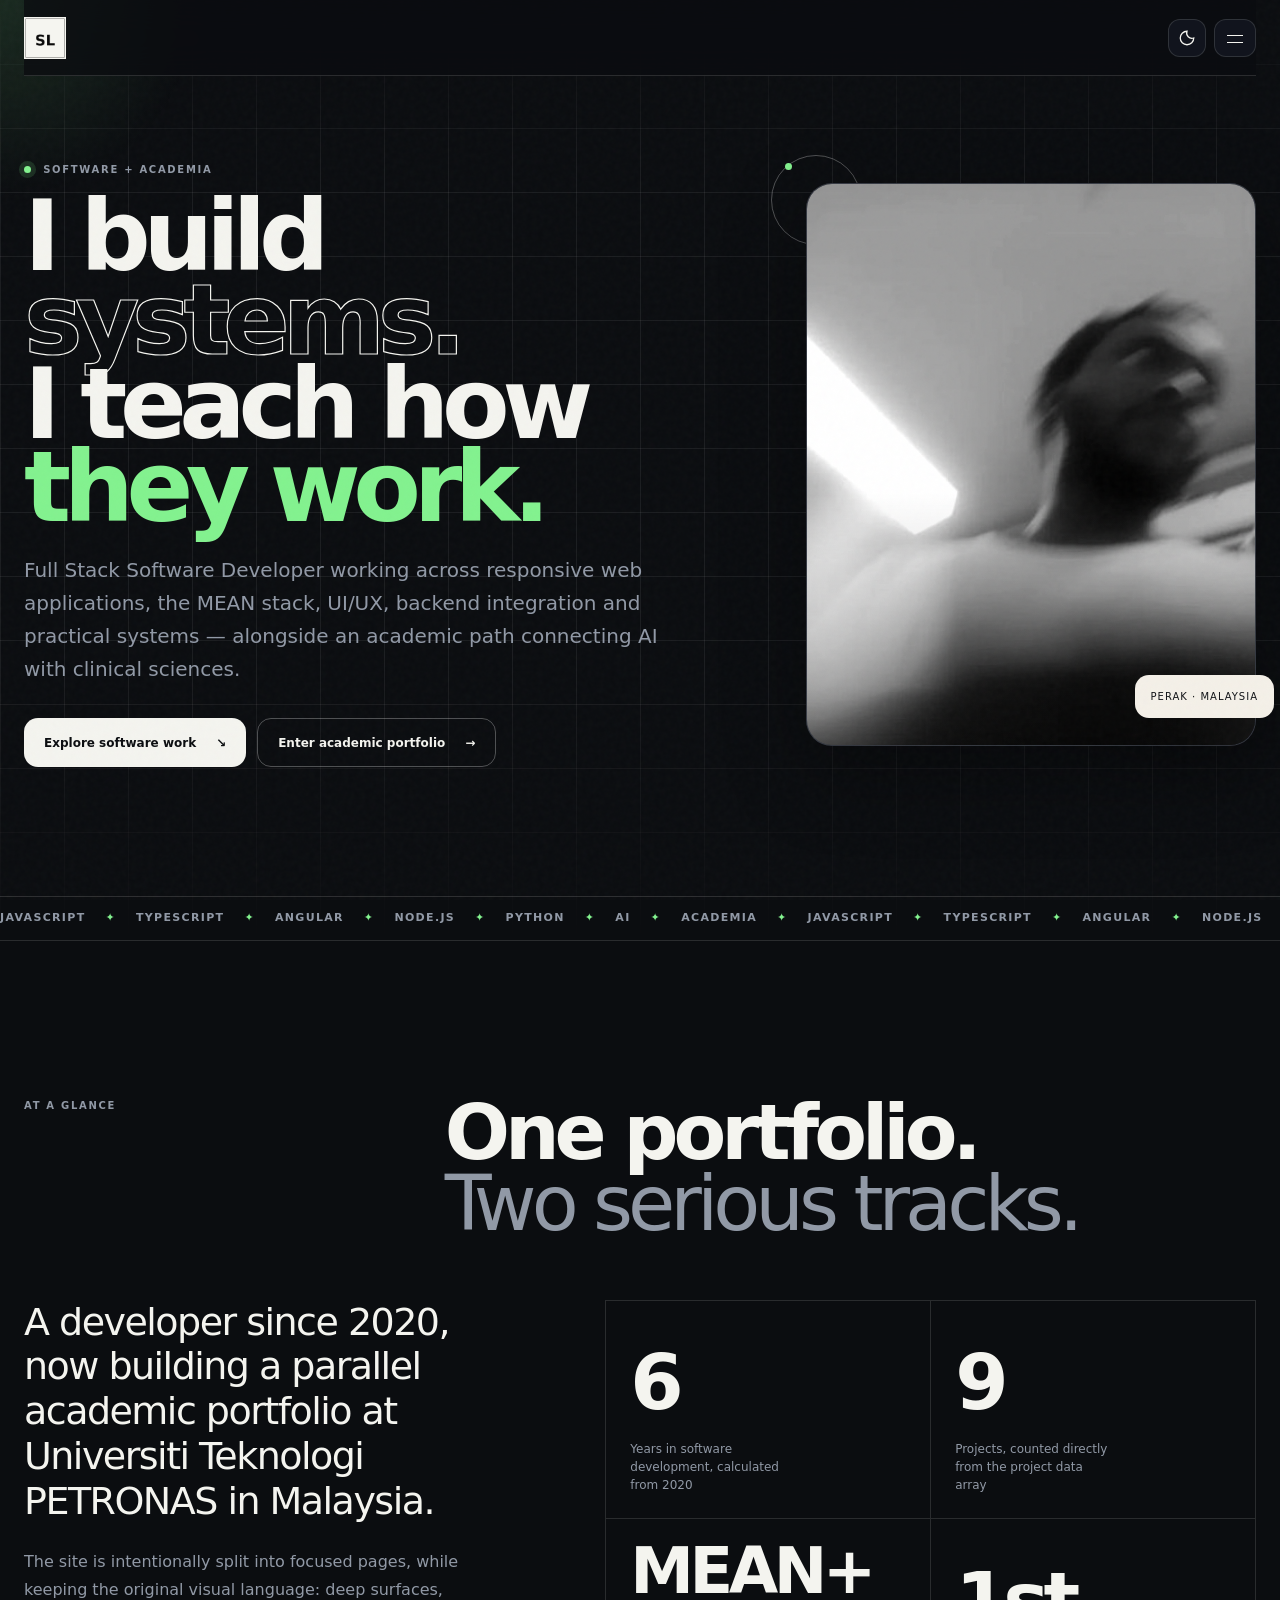
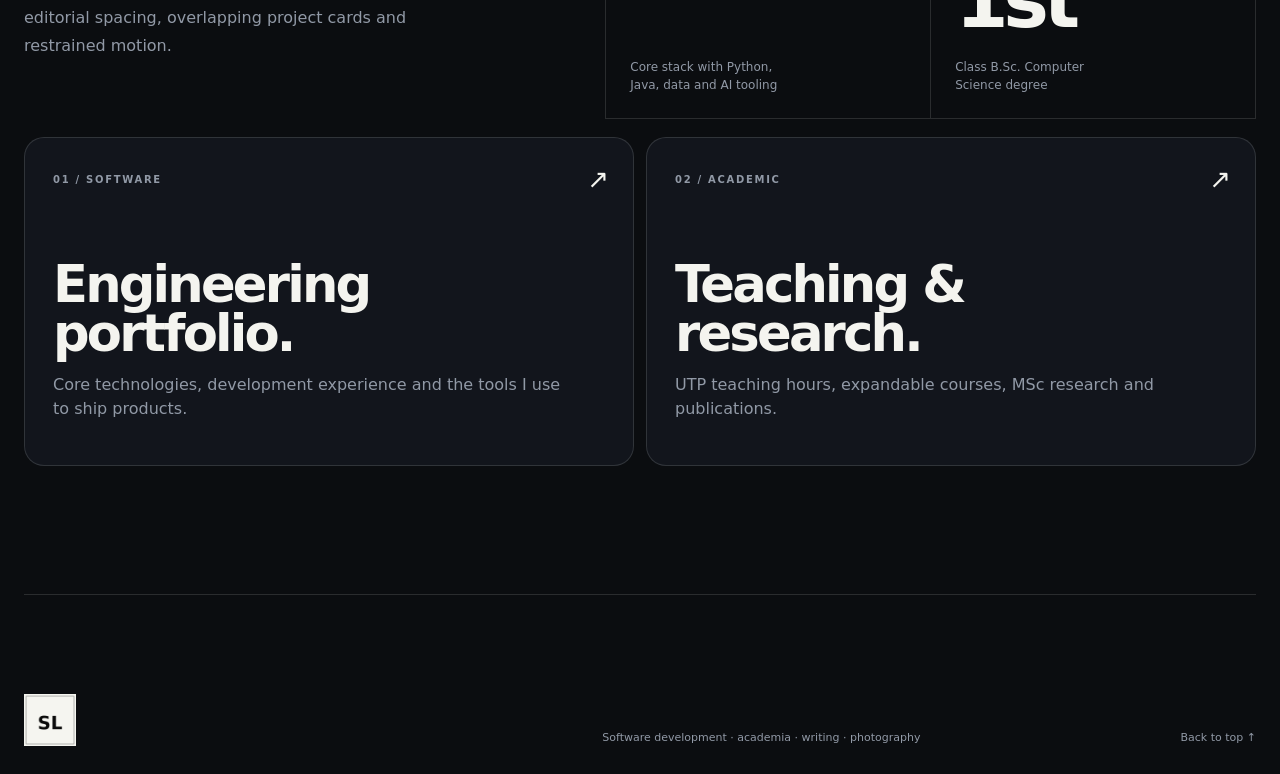
==== commit d5377d95: "pic ish" ====
--- a/index.html
+++ b/index.html
@@ -46,7 +46,7 @@
       </div>
       <div class="hero-photo reveal" aria-label="Portrait area">
         <div class="photo-orbit" aria-hidden="true"></div>
-        <div class="hero-photo-frame"><img src="assets/img/profile-bw.jpg" alt="Black and white portrait of Salim Sulaiman Liman" /></div>
+        <div class="hero-photo-frame"><img src="assets/img/profile-bw.jpeg" alt="Black and white portrait of Salim Sulaiman Liman" /></div>
         <div class="hero-photo-badge">Perak · Malaysia</div>
       </div>
       <div class="hero-marquee" aria-hidden="true"><div class="marquee-track"><span>JAVASCRIPT</span><i>✦</i><span>TYPESCRIPT</span><i>✦</i><span>ANGULAR</span><i>✦</i><span>NODE.JS</span><i>✦</i><span>PYTHON</span><i>✦</i><span>AI</span><i>✦</i><span>ACADEMIA</span><i>✦</i><span>JAVASCRIPT</span><i>✦</i><span>TYPESCRIPT</span><i>✦</i><span>ANGULAR</span><i>✦</i><span>NODE.JS</span><i>✦</i><span>PYTHON</span><i>✦</i><span>AI</span><i>✦</i><span>ACADEMIA</span><i>✦</i></div></div>
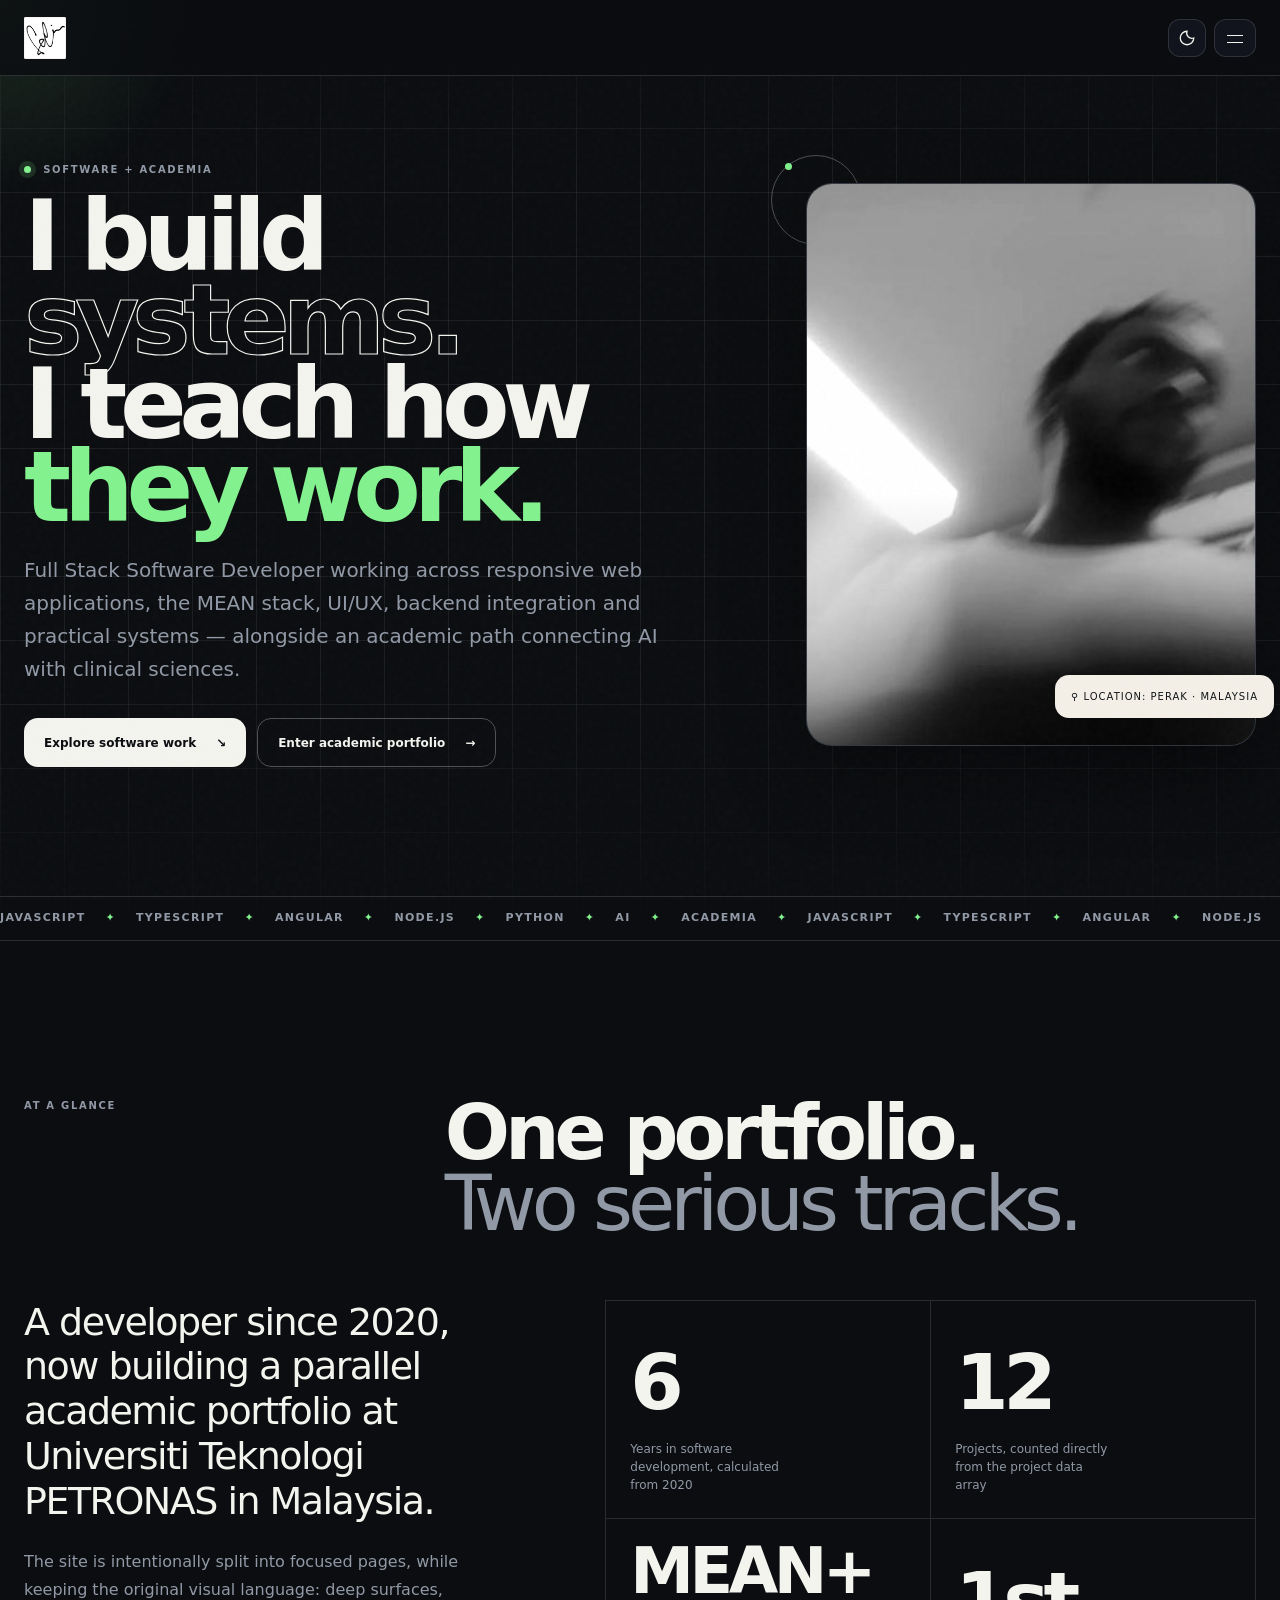
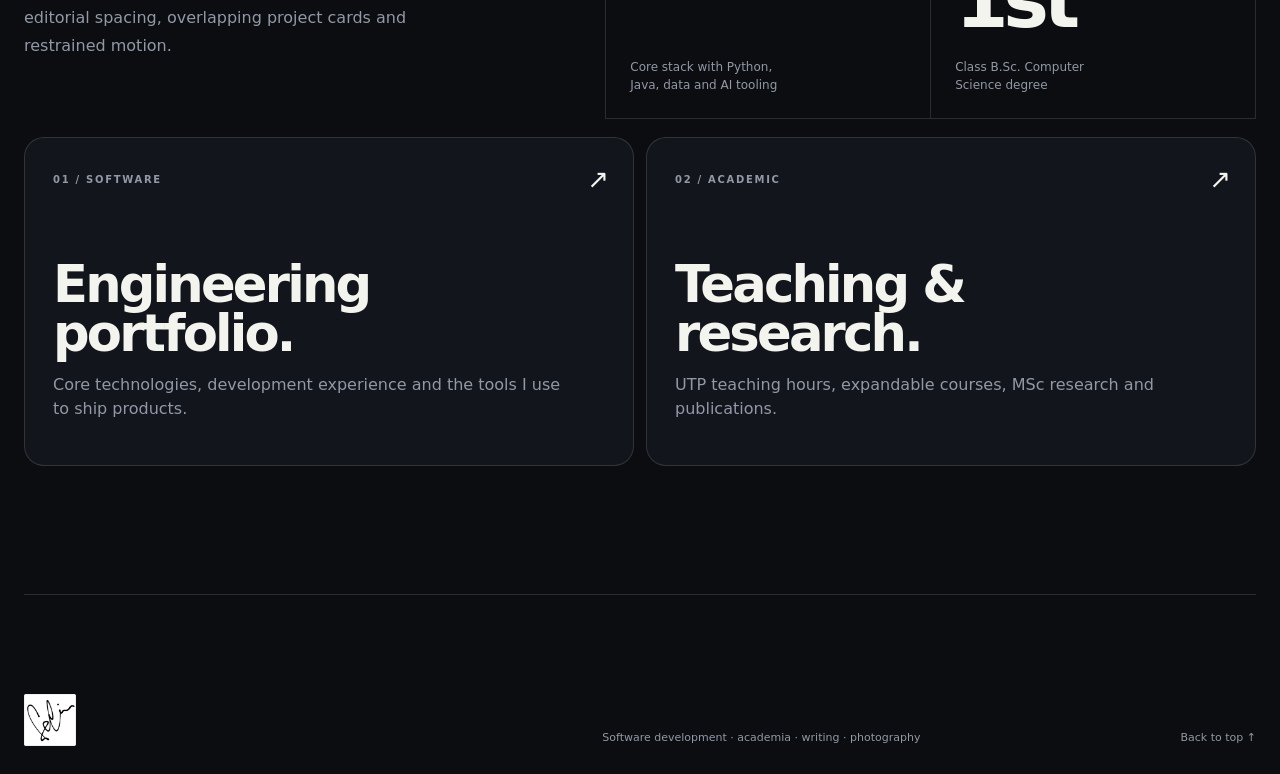
==== commit 96e8f162: "much on projects listng, header" ====
--- a/index.html
+++ b/index.html
@@ -32,7 +32,7 @@
 <li><a class="side-menu-link" data-page-link="academics" href="academics.html"><span class="side-menu-index">05</span><span class="side-menu-text">Academic Portfolio</span></a></li>
 <li><a class="side-menu-link" data-page-link="free" href="free-time.html"><span class="side-menu-index">06</span><span class="side-menu-text">Free Time</span></a></li>
 <li><a class="side-menu-link" data-page-link="contact" href="contact.html"><span class="side-menu-index">07</span><span class="side-menu-text">Contact</span></a></li></ul>
-      <div class="side-menu-foot"><div class="side-menu-social"><a data-github target="_blank" rel="noopener" href="#">GitHub</a><a data-literature-instagram target="_blank" rel="noopener" href="#">Literature</a></div><span><span data-location>Perak, Malaysia</span></span></div>
+      <div class="side-menu-foot"><div class="side-menu-social"><a data-github target="_blank" rel="noopener" href="#">GitHub</a><a data-literature-instagram target="_blank" rel="noopener" href="#">Literature</a></div><span><span data-location>⚲ Perak, Malaysia</span></span></div>
     </div>
   </nav>
   <main class="page-main">
@@ -47,7 +47,7 @@
       <div class="hero-photo reveal" aria-label="Portrait area">
         <div class="photo-orbit" aria-hidden="true"></div>
         <div class="hero-photo-frame"><img src="assets/img/profile-bw.jpeg" alt="Black and white portrait of Salim Sulaiman Liman" /></div>
-        <div class="hero-photo-badge">Perak · Malaysia</div>
+        <div class="hero-photo-badge">⚲ Location: Perak · Malaysia</div>
       </div>
       <div class="hero-marquee" aria-hidden="true"><div class="marquee-track"><span>JAVASCRIPT</span><i>✦</i><span>TYPESCRIPT</span><i>✦</i><span>ANGULAR</span><i>✦</i><span>NODE.JS</span><i>✦</i><span>PYTHON</span><i>✦</i><span>AI</span><i>✦</i><span>ACADEMIA</span><i>✦</i><span>JAVASCRIPT</span><i>✦</i><span>TYPESCRIPT</span><i>✦</i><span>ANGULAR</span><i>✦</i><span>NODE.JS</span><i>✦</i><span>PYTHON</span><i>✦</i><span>AI</span><i>✦</i><span>ACADEMIA</span><i>✦</i></div></div>
     </section>
--- a/assets/css/styles.css
+++ b/assets/css/styles.css
@@ -5,13 +5,13 @@
   --surface-2: #1a1f2a;
   --text: #f4f4ef;
   --muted: #9199a6;
-  --line: rgba(255,255,255,.13);
-  --line-strong: rgba(255,255,255,.28);
+  --line: rgba(255, 255, 255, .13);
+  --line-strong: rgba(255, 255, 255, .28);
   --accent: #83f28f;
   --accent-2: #8eb4ff;
   --paper: #f4f0e8;
   --ink: #111317;
-  --shadow: 0 25px 80px rgba(0,0,0,.35);
+  --shadow: 0 25px 80px rgba(0, 0, 0, .35);
   --radius: 22px;
   --container: min(1240px, calc(100vw - 48px));
   --header-h: 76px;
@@ -25,8 +25,8 @@
   --surface-2: #e7e4dc;
   --text: #111317;
   --muted: #646b74;
-  --line: rgba(17,19,23,.14);
-  --line-strong: rgba(17,19,23,.26);
+  --line: rgba(17, 19, 23, .14);
+  --line-strong: rgba(17, 19, 23, .26);
   --accent: #176b31;
   --accent-2: #305fbd;
   --paper: #111317;
@@ -35,8 +35,14 @@
   color-scheme: light;
 }
 
-* { box-sizing: border-box; }
-html { scroll-behavior: smooth; }
+* {
+  box-sizing: border-box;
+}
+
+html {
+  scroll-behavior: smooth;
+}
+
 body {
   margin: 0;
   background: var(--bg);
@@ -45,13 +51,38 @@
   line-height: 1.5;
   overflow-x: hidden;
 }
-body.menu-open { overflow: hidden; }
-a { color: inherit; text-decoration: none; }
-button, input { font: inherit; }
-button { color: inherit; }
-section[id] { scroll-margin-top: calc(var(--header-h) + 18px); }
-img { max-width: 100%; display: block; }
-::selection { background: var(--accent); color: #071007; }
+
+body.menu-open {
+  overflow: hidden;
+}
+
+a {
+  color: inherit;
+  text-decoration: none;
+}
+
+button,
+input {
+  font: inherit;
+}
+
+button {
+  color: inherit;
+}
+
+section[id] {
+  scroll-margin-top: calc(var(--header-h) + 18px);
+}
+
+img {
+  max-width: 100%;
+  display: block;
+}
+
+::selection {
+  background: var(--accent);
+  color: #071007;
+}
 
 .scroll-progress {
   position: fixed;
@@ -62,6 +93,7 @@
   transform: scaleX(0);
   z-index: 1200;
 }
+
 .noise {
   position: fixed;
   inset: 0;
@@ -70,6 +102,7 @@
   z-index: 999;
   background-image: url("data:image/svg+xml,%3Csvg viewBox='0 0 180 180' xmlns='http://www.w3.org/2000/svg'%3E%3Cfilter id='n'%3E%3CfeTurbulence type='fractalNoise' baseFrequency='.9' numOctaves='4' stitchTiles='stitch'/%3E%3C/filter%3E%3Crect width='100%25' height='100%25' filter='url(%23n)' opacity='.75'/%3E%3C/svg%3E");
 }
+
 .cursor-glow {
   width: 420px;
   height: 420px;
@@ -84,56 +117,204 @@
 }
 
 .site-header {
-  width: var(--container);
+  width: 100%;
+  max-width: none;
   height: var(--header-h);
-  margin: 0 auto;
+  margin: 0;
   position: sticky;
   top: 0;
   z-index: 1000;
   display: grid;
-  grid-template-columns: 1fr auto 1fr;
+  grid-template-columns: 1fr auto;
   align-items: center;
+  padding-inline: max(24px, calc((100vw - 1240px) / 2));
   border-bottom: 1px solid var(--line);
   background: color-mix(in srgb, var(--bg) 76%, transparent);
   backdrop-filter: blur(18px);
 }
-.brand { display: inline-flex; align-items: center; gap: 12px; width: fit-content; }
+
+.brand {
+  display: inline-flex;
+  align-items: center;
+  gap: 12px;
+  width: fit-content;
+}
+
 .brand-mark {
-  width: 34px; height: 34px; border: 1px solid var(--line-strong); border-radius: 50%;
-  display: grid; place-items: center; font-size: 10px; font-weight: 800; letter-spacing: .07em;
-}
-.brand-text { font-size: 13px; font-weight: 720; letter-spacing: -.01em; }
-.desktop-nav { display: flex; gap: 8px; padding: 5px; border: 1px solid var(--line); border-radius: 999px; }
-.desktop-nav a { color: var(--muted); padding: 8px 13px; border-radius: 999px; font-size: 12px; transition: .2s ease; }
-.desktop-nav a:hover { color: var(--text); background: var(--surface); }
-.header-actions { display: flex; justify-content: flex-end; gap: 8px; align-items: center; }
-.icon-button, .menu-button {
-  border: 1px solid var(--line); background: color-mix(in srgb, var(--surface) 75%, transparent);
-  border-radius: 12px; height: 38px; min-width: 38px; display: inline-grid; place-items: center; cursor: pointer;
-}
-.icon-button:hover, .menu-button:hover { border-color: var(--line-strong); }
-.icon-button svg { width: 18px; height: 18px; }
-.icon-button span { font-size: 10px; font-weight: 800; }
-.menu-button { display: none; width: 42px; position: relative; }
-.menu-button span { width: 16px; height: 1px; background: currentColor; position: absolute; transition: transform .25s, top .25s; }
-.menu-button span:first-child { top: 15px; }
-.menu-button span:last-child { top: 22px; }
-.menu-button[aria-expanded="true"] span:first-child { top: 18px; transform: rotate(45deg); }
-.menu-button[aria-expanded="true"] span:last-child { top: 18px; transform: rotate(-45deg); }
+  width: 34px;
+  height: 34px;
+  border: 1px solid var(--line-strong);
+  border-radius: 50%;
+  display: grid;
+  place-items: center;
+  font-size: 10px;
+  font-weight: 800;
+  letter-spacing: .07em;
+}
+
+.brand-text {
+  font-size: 13px;
+  font-weight: 720;
+  letter-spacing: -.01em;
+}
+
+.desktop-nav {
+  display: flex;
+  gap: 8px;
+  padding: 5px;
+  border: 1px solid var(--line);
+  border-radius: 999px;
+}
+
+.desktop-nav a {
+  color: var(--muted);
+  padding: 8px 13px;
+  border-radius: 999px;
+  font-size: 12px;
+  transition: .2s ease;
+}
+
+.desktop-nav a:hover {
+  color: var(--text);
+  background: var(--surface);
+}
+
+.header-actions {
+  display: flex;
+  justify-content: flex-end;
+  gap: 8px;
+  align-items: center;
+}
+
+.icon-button,
+.menu-button {
+  border: 1px solid var(--line);
+  background: color-mix(in srgb, var(--surface) 75%, transparent);
+  border-radius: 12px;
+  height: 38px;
+  min-width: 38px;
+  display: inline-grid;
+  place-items: center;
+  cursor: pointer;
+}
+
+.icon-button:hover,
+.menu-button:hover {
+  border-color: var(--line-strong);
+}
+
+.icon-button svg {
+  width: 18px;
+  height: 18px;
+}
+
+.icon-button span {
+  font-size: 10px;
+  font-weight: 800;
+}
+
+.menu-button {
+  display: none;
+  width: 42px;
+  position: relative;
+}
+
+.menu-button span {
+  width: 16px;
+  height: 1px;
+  background: currentColor;
+  position: absolute;
+  transition: transform .25s, top .25s;
+}
+
+.menu-button span:first-child {
+  top: 15px;
+}
+
+.menu-button span:last-child {
+  top: 22px;
+}
+
+.menu-button[aria-expanded="true"] span:first-child {
+  top: 18px;
+  transform: rotate(45deg);
+}
+
+.menu-button[aria-expanded="true"] span:last-child {
+  top: 18px;
+  transform: rotate(-45deg);
+}
 
 .mobile-menu {
-  position: fixed; inset: 0; z-index: 900; background: var(--bg); padding-top: var(--header-h);
-  opacity: 0; visibility: hidden; transition: opacity .25s, visibility .25s;
-}
-.mobile-menu.open { opacity: 1; visibility: visible; }
-.mobile-menu-inner { width: var(--container); height: calc(100% - 30px); margin: auto; padding: 48px 0 20px; display: flex; flex-direction: column; }
-.mobile-menu-inner > a { font-size: clamp(36px, 9vw, 68px); font-weight: 800; letter-spacing: -.06em; padding: 4px 0; }
-.mobile-menu-meta { margin-top: auto; padding-top: 20px; border-top: 1px solid var(--line); display: flex; justify-content: space-between; color: var(--muted); font-size: 12px; }
-
-.section-pad { width: var(--container); margin: 0 auto; }
-.eyebrow { text-transform: uppercase; letter-spacing: .17em; font-weight: 760; font-size: 10px; color: var(--muted); margin: 0; }
-.status-dot { display: inline-block; width: 7px; height: 7px; background: var(--accent); border-radius: 50%; margin-right: 7px; box-shadow: 0 0 0 5px color-mix(in srgb, var(--accent) 14%, transparent); }
-.muted { color: var(--muted); font-weight: 500; }
+  position: fixed;
+  inset: 0;
+  z-index: 900;
+  background: var(--bg);
+  padding-top: var(--header-h);
+  opacity: 0;
+  visibility: hidden;
+  transition: opacity .25s, visibility .25s;
+}
+
+.mobile-menu.open {
+  opacity: 1;
+  visibility: visible;
+}
+
+.mobile-menu-inner {
+  width: var(--container);
+  height: calc(100% - 30px);
+  margin: auto;
+  padding: 48px 0 20px;
+  display: flex;
+  flex-direction: column;
+}
+
+.mobile-menu-inner>a {
+  font-size: clamp(36px, 9vw, 68px);
+  font-weight: 800;
+  letter-spacing: -.06em;
+  padding: 4px 0;
+}
+
+.mobile-menu-meta {
+  margin-top: auto;
+  padding-top: 20px;
+  border-top: 1px solid var(--line);
+  display: flex;
+  justify-content: space-between;
+  color: var(--muted);
+  font-size: 12px;
+}
+
+.section-pad {
+  width: var(--container);
+  margin: 0 auto;
+}
+
+.eyebrow {
+  text-transform: uppercase;
+  letter-spacing: .17em;
+  font-weight: 760;
+  font-size: 10px;
+  color: var(--muted);
+  margin: 0;
+}
+
+.status-dot {
+  display: inline-block;
+  width: 7px;
+  height: 7px;
+  background: var(--accent);
+  border-radius: 50%;
+  margin-right: 7px;
+  box-shadow: 0 0 0 5px color-mix(in srgb, var(--accent) 14%, transparent);
+}
+
+.muted {
+  color: var(--muted);
+  font-weight: 500;
+}
 
 .hero {
   min-height: calc(100svh - var(--header-h));
@@ -145,6 +326,7 @@
   align-items: center;
   padding-bottom: 88px;
 }
+
 .hero-grid-bg {
   position: absolute;
   inset: 0 calc((100vw - var(--container)) / -2);
@@ -155,6 +337,7 @@
   background-size: 64px 64px;
   mask-image: linear-gradient(to bottom, transparent 0, black 18%, black 72%, transparent 100%);
 }
+
 .hero-copy h1 {
   margin: 18px 0 24px;
   max-width: 900px;
@@ -163,14 +346,55 @@
   letter-spacing: -.075em;
   font-weight: 850;
 }
-.outline-word { color: transparent; -webkit-text-stroke: 1.2px var(--text); }
-.accent-word { color: var(--accent); }
-.hero-lede { max-width: 680px; color: var(--muted); font-size: clamp(16px, 1.6vw, 20px); line-height: 1.65; }
-.hero-cta-row { display: flex; gap: 11px; margin-top: 32px; flex-wrap: wrap; }
-.button { display: inline-flex; align-items: center; justify-content: center; gap: 20px; min-height: 49px; padding: 0 20px; border-radius: 14px; font-weight: 750; font-size: 12px; transition: transform .15s, background .2s, border-color .2s; }
-.button-primary { background: var(--text); color: var(--bg); }
-.button-ghost { border: 1px solid var(--line-strong); }
-.button-ghost:hover { background: var(--surface); }
+
+.outline-word {
+  color: transparent;
+  -webkit-text-stroke: 1.2px var(--text);
+}
+
+.accent-word {
+  color: var(--accent);
+}
+
+.hero-lede {
+  max-width: 680px;
+  color: var(--muted);
+  font-size: clamp(16px, 1.6vw, 20px);
+  line-height: 1.65;
+}
+
+.hero-cta-row {
+  display: flex;
+  gap: 11px;
+  margin-top: 32px;
+  flex-wrap: wrap;
+}
+
+.button {
+  display: inline-flex;
+  align-items: center;
+  justify-content: center;
+  gap: 20px;
+  min-height: 49px;
+  padding: 0 20px;
+  border-radius: 14px;
+  font-weight: 750;
+  font-size: 12px;
+  transition: transform .15s, background .2s, border-color .2s;
+}
+
+.button-primary {
+  background: var(--text);
+  color: var(--bg);
+}
+
+.button-ghost {
+  border: 1px solid var(--line-strong);
+}
+
+.button-ghost:hover {
+  background: var(--surface);
+}
 
 .hero-console {
   align-self: end;
@@ -181,55 +405,296 @@
   overflow: hidden;
   backdrop-filter: blur(14px);
 }
-.console-topline, .console-footer { display: flex; justify-content: space-between; align-items: center; padding: 12px 16px; font-size: 9px; text-transform: uppercase; letter-spacing: .14em; color: var(--muted); }
-.console-topline { border-bottom: 1px solid var(--line); }
-.console-footer { border-top: 1px solid var(--line); gap: 20px; }
-.pulse-text { color: var(--accent); }
-.console-split { display: grid; grid-template-columns: 1fr 1fr; min-height: 330px; }
-.console-card { position: relative; padding: 24px; display: flex; flex-direction: column; justify-content: flex-end; transition: .3s ease; overflow: hidden; }
-.console-card:first-child { border-right: 1px solid var(--line); }
-.console-card::before { content: ""; position: absolute; inset: 0; opacity: .65; transition: transform .35s ease; }
-.dev-card::before { background: radial-gradient(circle at 20% 20%, color-mix(in srgb, var(--accent-2) 35%, transparent), transparent 56%); }
-.academia-console-card::before { background: radial-gradient(circle at 80% 16%, color-mix(in srgb, var(--accent) 30%, transparent), transparent 55%); }
-.console-card:hover { background: color-mix(in srgb, var(--surface-2) 85%, transparent); }
-.console-card:hover::before { transform: scale(1.12); }
-.console-card > * { position: relative; }
-.console-index { position: absolute; top: -230px; color: var(--muted); font-size: 10px; }
-.console-card strong { font-size: 21px; letter-spacing: -.04em; margin-bottom: 6px; }
-.console-card small { color: var(--muted); line-height: 1.5; }
-.console-arrow { position: absolute; right: 20px; top: -215px; font-size: 20px; }
-
-.hero-marquee { grid-column: 1 / -1; margin: 36px calc((100vw - var(--container)) / -2) -88px; border-top: 1px solid var(--line); border-bottom: 1px solid var(--line); overflow: hidden; padding: 13px 0; }
-.marquee-track { display: flex; width: max-content; align-items: center; gap: 20px; animation: marquee 28s linear infinite; font-size: 11px; font-weight: 780; letter-spacing: .12em; color: var(--muted); }
-.marquee-track i { color: var(--accent); font-style: normal; }
-@keyframes marquee { to { transform: translateX(-50%); } }
-
-.about, .software, .academics, .qualification, .contact { padding-top: clamp(100px, 12vw, 180px); }
-.section-heading { display: grid; grid-template-columns: .65fr 1.35fr; gap: 30px; align-items: start; margin-bottom: 60px; }
-.section-heading h2, .track-header h2 { font-size: clamp(44px, 6vw, 86px); line-height: .92; letter-spacing: -.065em; margin: 0; }
-.about-grid { display: grid; grid-template-columns: .88fr 1.12fr; gap: 70px; }
-.about-copy { padding-right: 5vw; }
-.large-copy { font-size: clamp(23px, 3vw, 38px); line-height: 1.18; letter-spacing: -.04em; margin: 0 0 24px; }
-.about-copy > p:last-child { color: var(--muted); font-size: 16px; line-height: 1.75; }
-.stat-grid { display: grid; grid-template-columns: repeat(2, 1fr); border-top: 1px solid var(--line); border-left: 1px solid var(--line); }
-.stat-card { min-height: 200px; padding: 24px; border-right: 1px solid var(--line); border-bottom: 1px solid var(--line); display: flex; flex-direction: column; justify-content: space-between; }
-.stat-value { font-size: clamp(54px, 6vw, 84px); font-weight: 820; letter-spacing: -.07em; }
-.stat-card > span:last-child { color: var(--muted); max-width: 160px; font-size: 12px; }
-
-.track-header { display: grid; grid-template-columns: 1.2fr .8fr; gap: 40px; align-items: end; margin-bottom: 42px; }
-.track-header .eyebrow { margin-bottom: 18px; }
-.track-description { color: var(--muted); max-width: 480px; margin: 0; line-height: 1.7; }
-.project-filter { display: flex; gap: 8px; flex-wrap: wrap; margin: 34px 0 70px; }
-.filter-chip { border: 1px solid var(--line); background: transparent; border-radius: 999px; padding: 9px 13px; cursor: pointer; font-size: 11px; color: var(--muted); transition: .2s; }
-.filter-chip:hover { border-color: var(--line-strong); color: var(--text); }
-.filter-chip.active { background: var(--text); color: var(--bg); border-color: var(--text); }
-
-.project-stack { display: flex; flex-direction: column; gap: clamp(85px, 11vw, 145px); }
-.project-row { display: grid; grid-template-columns: minmax(0, 1.3fr) minmax(330px, .7fr); align-items: center; position: relative; transition: opacity .3s, transform .35s, max-height .45s, margin .45s; }
-.project-row.reverse { grid-template-columns: minmax(330px, .7fr) minmax(0, 1.3fr); }
-.project-row.reverse .project-visual { grid-column: 2; grid-row: 1; }
-.project-row.reverse .project-panel { grid-column: 1; grid-row: 1; justify-self: end; margin-left: 0; margin-right: -64px; }
-.project-hidden { display: none; }
+
+.console-topline,
+.console-footer {
+  display: flex;
+  justify-content: space-between;
+  align-items: center;
+  padding: 12px 16px;
+  font-size: 9px;
+  text-transform: uppercase;
+  letter-spacing: .14em;
+  color: var(--muted);
+}
+
+.console-topline {
+  border-bottom: 1px solid var(--line);
+}
+
+.console-footer {
+  border-top: 1px solid var(--line);
+  gap: 20px;
+}
+
+.pulse-text {
+  color: var(--accent);
+}
+
+.console-split {
+  display: grid;
+  grid-template-columns: 1fr 1fr;
+  min-height: 330px;
+}
+
+.console-card {
+  position: relative;
+  padding: 24px;
+  display: flex;
+  flex-direction: column;
+  justify-content: flex-end;
+  transition: .3s ease;
+  overflow: hidden;
+}
+
+.console-card:first-child {
+  border-right: 1px solid var(--line);
+}
+
+.console-card::before {
+  content: "";
+  position: absolute;
+  inset: 0;
+  opacity: .65;
+  transition: transform .35s ease;
+}
+
+.dev-card::before {
+  background: radial-gradient(circle at 20% 20%, color-mix(in srgb, var(--accent-2) 35%, transparent), transparent 56%);
+}
+
+.academia-console-card::before {
+  background: radial-gradient(circle at 80% 16%, color-mix(in srgb, var(--accent) 30%, transparent), transparent 55%);
+}
+
+.console-card:hover {
+  background: color-mix(in srgb, var(--surface-2) 85%, transparent);
+}
+
+.console-card:hover::before {
+  transform: scale(1.12);
+}
+
+.console-card>* {
+  position: relative;
+}
+
+.console-index {
+  position: absolute;
+  top: -230px;
+  color: var(--muted);
+  font-size: 10px;
+}
+
+.console-card strong {
+  font-size: 21px;
+  letter-spacing: -.04em;
+  margin-bottom: 6px;
+}
+
+.console-card small {
+  color: var(--muted);
+  line-height: 1.5;
+}
+
+.console-arrow {
+  position: absolute;
+  right: 20px;
+  top: -215px;
+  font-size: 20px;
+}
+
+.hero-marquee {
+  grid-column: 1 / -1;
+  margin: 36px calc((100vw - var(--container)) / -2) -88px;
+  border-top: 1px solid var(--line);
+  border-bottom: 1px solid var(--line);
+  overflow: hidden;
+  padding: 13px 0;
+}
+
+.marquee-track {
+  display: flex;
+  width: max-content;
+  align-items: center;
+  gap: 20px;
+  animation: marquee 28s linear infinite;
+  font-size: 11px;
+  font-weight: 780;
+  letter-spacing: .12em;
+  color: var(--muted);
+}
+
+.marquee-track i {
+  color: var(--accent);
+  font-style: normal;
+}
+
+@keyframes marquee {
+  to {
+    transform: translateX(-50%);
+  }
+}
+
+.about,
+.software,
+.academics,
+.qualification,
+.contact {
+  padding-top: clamp(100px, 12vw, 180px);
+}
+
+.section-heading {
+  display: grid;
+  grid-template-columns: .65fr 1.35fr;
+  gap: 30px;
+  align-items: start;
+  margin-bottom: 60px;
+}
+
+.section-heading h2,
+.track-header h2 {
+  font-size: clamp(44px, 6vw, 86px);
+  line-height: .92;
+  letter-spacing: -.065em;
+  margin: 0;
+}
+
+.about-grid {
+  display: grid;
+  grid-template-columns: .88fr 1.12fr;
+  gap: 70px;
+}
+
+.about-copy {
+  padding-right: 5vw;
+}
+
+.large-copy {
+  font-size: clamp(23px, 3vw, 38px);
+  line-height: 1.18;
+  letter-spacing: -.04em;
+  margin: 0 0 24px;
+}
+
+.about-copy>p:last-child {
+  color: var(--muted);
+  font-size: 16px;
+  line-height: 1.75;
+}
+
+.stat-grid {
+  display: grid;
+  grid-template-columns: repeat(2, 1fr);
+  border-top: 1px solid var(--line);
+  border-left: 1px solid var(--line);
+}
+
+.stat-card {
+  min-height: 200px;
+  padding: 24px;
+  border-right: 1px solid var(--line);
+  border-bottom: 1px solid var(--line);
+  display: flex;
+  flex-direction: column;
+  justify-content: space-between;
+}
+
+.stat-value {
+  font-size: clamp(54px, 6vw, 84px);
+  font-weight: 820;
+  letter-spacing: -.07em;
+}
+
+.stat-card>span:last-child {
+  color: var(--muted);
+  max-width: 160px;
+  font-size: 12px;
+}
+
+.track-header {
+  display: grid;
+  grid-template-columns: 1.2fr .8fr;
+  gap: 40px;
+  align-items: end;
+  margin-bottom: 42px;
+}
+
+.track-header .eyebrow {
+  margin-bottom: 18px;
+}
+
+.track-description {
+  color: var(--muted);
+  max-width: 480px;
+  margin: 0;
+  line-height: 1.7;
+}
+
+.project-filter {
+  display: flex;
+  gap: 8px;
+  flex-wrap: wrap;
+  margin: 34px 0 70px;
+}
+
+.filter-chip {
+  border: 1px solid var(--line);
+  background: transparent;
+  border-radius: 999px;
+  padding: 9px 13px;
+  cursor: pointer;
+  font-size: 11px;
+  color: var(--muted);
+  transition: .2s;
+}
+
+.filter-chip:hover {
+  border-color: var(--line-strong);
+  color: var(--text);
+}
+
+.filter-chip.active {
+  background: var(--text);
+  color: var(--bg);
+  border-color: var(--text);
+}
+
+.project-stack {
+  display: flex;
+  flex-direction: column;
+  gap: clamp(85px, 11vw, 145px);
+}
+
+.project-row {
+  display: grid;
+  grid-template-columns: minmax(0, 1.3fr) minmax(330px, .7fr);
+  align-items: center;
+  position: relative;
+  transition: opacity .3s, transform .35s, max-height .45s, margin .45s;
+}
+
+.project-row.reverse {
+  grid-template-columns: minmax(330px, .7fr) minmax(0, 1.3fr);
+}
+
+.project-row.reverse .project-visual {
+  grid-column: 2;
+  grid-row: 1;
+}
+
+.project-row.reverse .project-panel {
+  grid-column: 1;
+  grid-row: 1;
+  justify-self: end;
+  margin-left: 0;
+  margin-right: -64px;
+}
+
+.project-hidden {
+  display: none;
+}
+
 .project-visual {
   min-height: 470px;
   background: var(--surface);
@@ -238,10 +703,44 @@
   position: relative;
   box-shadow: var(--shadow);
 }
-.project-visual::after { content: ""; position: absolute; inset: 0; border: 1px solid var(--line); pointer-events: none; }
-.project-visual img { width: 100%; height: 100%; min-height: 470px; object-fit: cover; transition: transform .7s cubic-bezier(.2,.7,.2,1), filter .4s; }
-.project-visual:hover img { transform: scale(1.025); filter: saturate(1.06); }
-.visual-index { position: absolute; top: 16px; left: 16px; z-index: 2; width: 36px; height: 36px; border-radius: 50%; background: rgba(10,10,10,.72); color: white; display: grid; place-items: center; font-size: 10px; backdrop-filter: blur(8px); }
+
+.project-visual::after {
+  content: "";
+  position: absolute;
+  inset: 0;
+  border: 1px solid var(--line);
+  pointer-events: none;
+}
+
+.project-visual img {
+  width: 100%;
+  height: 100%;
+  min-height: 470px;
+  object-fit: cover;
+  transition: transform .7s cubic-bezier(.2, .7, .2, 1), filter 1s;
+}
+
+.project-visual:hover img {
+  transform: scale(1.025);
+  filter: saturate(1.06);
+}
+
+.visual-index {
+  position: absolute;
+  top: 16px;
+  left: 16px;
+  z-index: 2;
+  width: 36px;
+  height: 36px;
+  border-radius: 50%;
+  background: rgba(10, 10, 10, .72);
+  color: white;
+  display: grid;
+  place-items: center;
+  font-size: 10px;
+  backdrop-filter: blur(8px);
+}
+
 .project-panel {
   z-index: 3;
   margin-left: -64px;
@@ -252,325 +751,1810 @@
   box-shadow: var(--shadow);
   transition: transform .15s ease;
 }
-.project-meta { display: flex; gap: 9px; margin-bottom: 30px; text-transform: uppercase; letter-spacing: .12em; font-size: 9px; font-weight: 800; opacity: .52; }
-.project-meta span + span::before { content: "/"; margin-right: 9px; }
-.project-panel h3 { font-size: clamp(28px, 3vw, 42px); line-height: 1; letter-spacing: -.05em; margin: 0 0 17px; }
-.project-panel p { opacity: .68; line-height: 1.72; margin: 0; font-size: 13px; }
-.tag-row { display: flex; flex-wrap: wrap; gap: 6px; margin: 24px 0; }
-.tag-row span { border: 1px solid color-mix(in srgb, currentColor 18%, transparent); border-radius: 999px; padding: 6px 9px; font-size: 9px; text-transform: uppercase; letter-spacing: .08em; }
-.text-link { display: inline-flex; gap: 12px; align-items: center; font-size: 11px; text-transform: uppercase; letter-spacing: .11em; font-weight: 850; border-bottom: 1px solid currentColor; padding-bottom: 4px; }
-.image-unavailable { opacity: 0; }
-.image-fallback { position: absolute; inset: 0; display: grid; place-items: center; padding: 30px; text-align: center; font-size: clamp(28px, 4vw, 54px); font-weight: 800; letter-spacing: -.05em; background: linear-gradient(135deg, var(--surface), var(--surface-2)); }
-
-.skill-lab { margin-top: clamp(110px, 15vw, 190px); border: 1px solid var(--line); border-radius: var(--radius); overflow: hidden; }
-.skill-lab-head { display: flex; justify-content: space-between; align-items: end; padding: 28px; border-bottom: 1px solid var(--line); }
-.skill-lab-head h3 { margin: 0; font-size: clamp(30px, 4vw, 54px); letter-spacing: -.05em; }
-.skill-columns { display: grid; grid-template-columns: repeat(4, 1fr); }
-.skill-columns > div { min-height: 260px; padding: 24px; border-right: 1px solid var(--line); }
-.skill-columns > div:last-child { border-right: 0; }
-.skill-label { font-size: 10px; text-transform: uppercase; letter-spacing: .13em; color: var(--muted); }
-.skill-cloud { display: flex; flex-direction: column; align-items: flex-start; gap: 8px; margin-top: 32px; }
-.skill-cloud span { border: 1px solid var(--line); border-radius: 999px; padding: 7px 10px; font-size: 11px; transition: .2s; }
-.skill-cloud span:hover { border-color: var(--accent); color: var(--accent); transform: translateX(3px); }
-
-.academic-dashboard { display: grid; grid-template-columns: .85fr 1.15fr; border: 1px solid var(--line); border-radius: 24px; overflow: hidden; background: var(--surface); }
-.teaching-meter { padding: clamp(28px, 4vw, 52px); border-right: 1px solid var(--line); display: flex; flex-direction: column; min-height: 530px; }
-.meter-top { display: flex; justify-content: space-between; gap: 20px; align-items: center; }
-.live-pill { font-size: 9px; border: 1px solid var(--line); border-radius: 999px; padding: 7px 9px; text-transform: uppercase; letter-spacing: .1em; white-space: nowrap; }
-.live-pill i { width: 5px; height: 5px; background: var(--accent); border-radius: 50%; display: inline-block; margin-right: 5px; box-shadow: 0 0 0 4px color-mix(in srgb, var(--accent) 12%, transparent); }
-.hours-wrap { display: flex; align-items: flex-end; gap: 18px; margin: auto 0 30px; }
-.hours-value { font-size: clamp(100px, 14vw, 205px); line-height: .73; letter-spacing: -.095em; font-weight: 850; color: var(--accent); }
-.hours-unit { font-size: 13px; text-transform: uppercase; letter-spacing: .11em; line-height: 1.35; color: var(--muted); }
-.meter-line { height: 3px; background: var(--line); border-radius: 99px; overflow: hidden; }
-.meter-line span { display: block; height: 100%; width: var(--meter, 0%); background: var(--accent); transform-origin: left; transform: scaleX(0); transition: transform 1.2s cubic-bezier(.2,.7,.2,1); }
-.meter-line span.animate { transform: scaleX(1); }
-.teaching-meter > p { color: var(--muted); font-size: 11px; margin: 14px 0 0; }
-.teaching-meter code { color: var(--text); }
-
-.course-breakdown { padding: clamp(28px, 4vw, 46px); }
-.course-head { display: flex; justify-content: space-between; align-items: end; gap: 20px; margin-bottom: 22px; }
-.course-head h3 { font-size: clamp(30px, 4vw, 54px); letter-spacing: -.05em; margin: 6px 0 0; }
-.course-count { font-size: 10px; color: var(--muted); text-transform: uppercase; letter-spacing: .1em; }
-.course-list { border-top: 1px solid var(--line); }
-.course-item { border-bottom: 1px solid var(--line); }
-.course-toggle { width: 100%; display: grid; grid-template-columns: 92px 1fr auto 28px; gap: 14px; align-items: center; padding: 19px 0; background: transparent; border: 0; cursor: pointer; text-align: left; }
-.course-code, .course-hours { font-size: 9px; text-transform: uppercase; letter-spacing: .11em; color: var(--muted); }
-.course-title { font-weight: 710; }
-.course-plus { font-size: 20px; color: var(--muted); transition: transform .2s; }
-.course-item.open .course-plus { transform: rotate(45deg); }
-.course-panel { display: grid; grid-template-rows: 0fr; transition: grid-template-rows .28s ease; }
-.course-item.open .course-panel { grid-template-rows: 1fr; }
-.course-panel-inner { overflow: hidden; display: grid; grid-template-columns: 1fr 1fr; gap: 18px 24px; color: var(--muted); }
-.course-panel-inner > div { padding-bottom: 18px; }
-.course-topics { grid-column: 1 / -1; }
-.mini-label { display: block; color: var(--muted); text-transform: uppercase; letter-spacing: .12em; font-size: 8px; margin-bottom: 5px; }
-.course-panel p { margin: 0; font-size: 12px; }
-
-.academic-grid { display: grid; grid-template-columns: repeat(3, 1fr); gap: 12px; margin-top: 12px; }
-.academic-card { min-height: 360px; padding: 28px; border: 1px solid var(--line); border-radius: 18px; background: color-mix(in srgb, var(--surface) 65%, transparent); display: flex; flex-direction: column; align-items: flex-start; }
-.academic-number { margin-left: auto; color: var(--muted); font-size: 9px; letter-spacing: .12em; }
-.academic-card .eyebrow { margin: 45px 0 8px; }
-.academic-card h3 { font-size: 28px; line-height: 1.02; letter-spacing: -.045em; margin: 0 0 12px; }
-.academic-card > p:not(.eyebrow) { color: var(--muted); font-size: 13px; }
-.academic-highlight { margin-top: auto; font-weight: 760; font-size: 13px; border-left: 2px solid var(--accent); padding-left: 10px; }
-.inline-expander { border: 0; background: transparent; padding: 18px 0 0; color: var(--muted); cursor: pointer; display: flex; width: 100%; justify-content: space-between; font-size: 11px; }
-.inline-expander:hover { color: var(--text); }
-.expandable { max-height: 0; overflow: hidden; opacity: 0; transition: .35s ease; color: var(--muted); font-size: 11px; }
-.expandable.open { max-height: 220px; opacity: 1; padding-top: 14px; }
-.research-ready { background: var(--paper); color: var(--ink); }
-.research-ready .eyebrow, .research-ready > p:not(.eyebrow) { color: color-mix(in srgb, var(--ink) 56%, transparent); }
-.research-ready .text-link { margin-top: auto; }
-
-.timeline { border-top: 1px solid var(--line); }
-.timeline-item { display: grid; grid-template-columns: .28fr 1fr; gap: 30px; border-bottom: 1px solid var(--line); padding: 28px 0; }
-.timeline-year { font-size: clamp(30px, 4vw, 52px); letter-spacing: -.05em; color: var(--muted); }
-.timeline-item h3 { margin: 7px 0; font-size: 24px; letter-spacing: -.035em; }
-.timeline-item p:last-child { color: var(--muted); max-width: 720px; margin-bottom: 0; }
-.timeline-item.current .timeline-year, .timeline-item.current h3 { color: var(--accent); }
-
-.contact { padding-bottom: clamp(100px, 13vw, 170px); }
-.contact-card { background: var(--paper); color: var(--ink); border-radius: 28px; padding: clamp(34px, 6vw, 78px); }
-.contact-card .eyebrow { color: color-mix(in srgb, var(--ink) 54%, transparent); }
-.contact-card h2 { font-size: clamp(46px, 7vw, 96px); letter-spacing: -.07em; line-height: .9; margin: 22px 0 clamp(50px, 7vw, 90px); }
-.contact-links { display: grid; grid-template-columns: 1fr 1fr 1fr; border-top: 1px solid color-mix(in srgb, var(--ink) 16%, transparent); }
-.contact-links a { display: flex; justify-content: space-between; gap: 20px; padding: 18px 14px 18px 0; border-bottom: 1px solid color-mix(in srgb, var(--ink) 16%, transparent); font-size: 12px; font-weight: 750; }
-.contact-links a + a { padding-left: 14px; border-left: 1px solid color-mix(in srgb, var(--ink) 16%, transparent); }
-.contact-footer { display: flex; justify-content: space-between; gap: 20px; margin-top: 24px; font-size: 10px; text-transform: uppercase; letter-spacing: .11em; opacity: .55; }
-
-.site-footer { border-top: 1px solid var(--line); min-height: 180px; padding-top: 28px; padding-bottom: 28px; display: grid; grid-template-columns: 1fr 1fr auto; align-items: end; gap: 20px; }
-.footer-brand { font-size: 34px; font-weight: 900; letter-spacing: -.055em; }
-.footer-brand span { font-size: 10px; vertical-align: top; color: var(--accent); }
-.site-footer p, .site-footer a { margin: 0; color: var(--muted); font-size: 11px; }
-.site-footer a:hover { color: var(--text); }
-
-.command-palette { width: min(620px, calc(100vw - 30px)); border: 1px solid var(--line); border-radius: 20px; padding: 0; background: var(--surface); color: var(--text); box-shadow: 0 40px 120px rgba(0,0,0,.55); }
-.command-palette::backdrop { background: rgba(0,0,0,.65); backdrop-filter: blur(9px); }
-.palette-head { padding: 20px; border-bottom: 1px solid var(--line); display: flex; justify-content: space-between; gap: 20px; align-items: center; }
-.palette-head strong { display: block; margin-top: 5px; }
-.palette-list { padding: 10px; }
-.palette-list button { width: 100%; display: flex; justify-content: space-between; align-items: center; padding: 14px; border: 0; border-radius: 11px; background: transparent; cursor: pointer; text-align: left; }
-.palette-list button:hover { background: var(--surface-2); }
-kbd { font-size: 9px; color: var(--muted); border: 1px solid var(--line); border-radius: 6px; padding: 3px 5px; }
-
-.reveal { opacity: 0; transform: translateY(22px); transition: opacity .7s cubic-bezier(.2,.7,.2,1), transform .7s cubic-bezier(.2,.7,.2,1); }
-.reveal.revealed { opacity: 1; transform: none; }
+
+.project-meta {
+  display: flex;
+  gap: 9px;
+  margin-bottom: 30px;
+  text-transform: uppercase;
+  letter-spacing: .12em;
+  font-size: 9px;
+  font-weight: 800;
+  opacity: .52;
+}
+
+.project-meta span+span::before {
+  content: "/";
+  margin-right: 9px;
+}
+
+.project-panel h3 {
+  font-size: clamp(28px, 3vw, 42px);
+  line-height: 1;
+  letter-spacing: -.05em;
+  margin: 0 0 17px;
+}
+
+.project-panel p {
+  opacity: .68;
+  line-height: 1.72;
+  margin: 0;
+  font-size: 13px;
+}
+
+.tag-row {
+  display: flex;
+  flex-wrap: wrap;
+  gap: 6px;
+  margin: 24px 0;
+}
+
+.tag-row span {
+  border: 1px solid color-mix(in srgb, currentColor 18%, transparent);
+  border-radius: 999px;
+  padding: 6px 9px;
+  font-size: 9px;
+  text-transform: uppercase;
+  letter-spacing: .08em;
+}
+
+.text-link {
+  display: inline-flex;
+  gap: 12px;
+  align-items: center;
+  font-size: 11px;
+  text-transform: uppercase;
+  letter-spacing: .11em;
+  font-weight: 850;
+  border-bottom: 1px solid currentColor;
+  padding-bottom: 4px;
+}
+
+.image-unavailable {
+  opacity: 0;
+}
+
+.image-fallback {
+  position: absolute;
+  inset: 0;
+  display: grid;
+  place-items: center;
+  padding: 30px;
+  text-align: center;
+  font-size: clamp(28px, 4vw, 54px);
+  font-weight: 800;
+  letter-spacing: -.05em;
+  background: linear-gradient(135deg, var(--surface), var(--surface-2));
+}
+
+.skill-lab {
+  margin-top: clamp(110px, 15vw, 190px);
+  border: 1px solid var(--line);
+  border-radius: var(--radius);
+  overflow: hidden;
+}
+
+.skill-lab-head {
+  display: flex;
+  justify-content: space-between;
+  align-items: end;
+  padding: 28px;
+  border-bottom: 1px solid var(--line);
+}
+
+.skill-lab-head h3 {
+  margin: 0;
+  font-size: clamp(30px, 4vw, 54px);
+  letter-spacing: -.05em;
+}
+
+.skill-columns {
+  display: grid;
+  grid-template-columns: repeat(4, 1fr);
+}
+
+.skill-columns>div {
+  min-height: 260px;
+  padding: 24px;
+  border-right: 1px solid var(--line);
+}
+
+.skill-columns>div:last-child {
+  border-right: 0;
+}
+
+.skill-label {
+  font-size: 10px;
+  text-transform: uppercase;
+  letter-spacing: .13em;
+  color: var(--muted);
+}
+
+.skill-cloud {
+  display: flex;
+  flex-direction: column;
+  align-items: flex-start;
+  gap: 8px;
+  margin-top: 32px;
+}
+
+.skill-cloud span {
+  border: 1px solid var(--line);
+  border-radius: 999px;
+  padding: 7px 10px;
+  font-size: 11px;
+  transition: .2s;
+}
+
+.skill-cloud span:hover {
+  border-color: var(--accent);
+  color: var(--accent);
+  transform: translateX(3px);
+}
+
+.academic-dashboard {
+  display: grid;
+  grid-template-columns: .85fr 1.15fr;
+  border: 1px solid var(--line);
+  border-radius: 24px;
+  overflow: hidden;
+  background: var(--surface);
+}
+
+.teaching-meter {
+  padding: clamp(28px, 4vw, 52px);
+  border-right: 1px solid var(--line);
+  display: flex;
+  flex-direction: column;
+  min-height: 530px;
+}
+
+.meter-top {
+  display: flex;
+  justify-content: space-between;
+  gap: 20px;
+  align-items: center;
+}
+
+.live-pill {
+  font-size: 9px;
+  border: 1px solid var(--line);
+  border-radius: 999px;
+  padding: 7px 9px;
+  text-transform: uppercase;
+  letter-spacing: .1em;
+  white-space: nowrap;
+}
+
+.live-pill i {
+  width: 5px;
+  height: 5px;
+  background: var(--accent);
+  border-radius: 50%;
+  display: inline-block;
+  margin-right: 5px;
+  box-shadow: 0 0 0 4px color-mix(in srgb, var(--accent) 12%, transparent);
+}
+
+.hours-wrap {
+  display: flex;
+  align-items: flex-end;
+  gap: 18px;
+  margin: auto 0 30px;
+}
+
+.hours-value {
+  font-size: clamp(100px, 14vw, 205px);
+  line-height: .73;
+  letter-spacing: -.095em;
+  font-weight: 850;
+  color: var(--accent);
+}
+
+.hours-unit {
+  font-size: 13px;
+  text-transform: uppercase;
+  letter-spacing: .11em;
+  line-height: 1.35;
+  color: var(--muted);
+}
+
+.meter-line {
+  height: 3px;
+  background: var(--line);
+  border-radius: 99px;
+  overflow: hidden;
+}
+
+.meter-line span {
+  display: block;
+  height: 100%;
+  width: var(--meter, 0%);
+  background: var(--accent);
+  transform-origin: left;
+  transform: scaleX(0);
+  transition: transform 1.2s cubic-bezier(.2, .7, .2, 1);
+}
+
+.meter-line span.animate {
+  transform: scaleX(1);
+}
+
+.teaching-meter>p {
+  color: var(--muted);
+  font-size: 11px;
+  margin: 14px 0 0;
+}
+
+.teaching-meter code {
+  color: var(--text);
+}
+
+.course-breakdown {
+  padding: clamp(28px, 4vw, 46px);
+}
+
+.course-head {
+  display: flex;
+  justify-content: space-between;
+  align-items: end;
+  gap: 20px;
+  margin-bottom: 22px;
+}
+
+.course-head h3 {
+  font-size: clamp(30px, 4vw, 54px);
+  letter-spacing: -.05em;
+  margin: 6px 0 0;
+}
+
+.course-count {
+  font-size: 10px;
+  color: var(--muted);
+  text-transform: uppercase;
+  letter-spacing: .1em;
+}
+
+.course-list {
+  border-top: 1px solid var(--line);
+}
+
+.course-item {
+  border-bottom: 1px solid var(--line);
+}
+
+.course-toggle {
+  width: 100%;
+  display: grid;
+  grid-template-columns: 92px 1fr auto 28px;
+  gap: 14px;
+  align-items: center;
+  padding: 19px 0;
+  background: transparent;
+  border: 0;
+  cursor: pointer;
+  text-align: left;
+}
+
+.course-code,
+.course-hours {
+  font-size: 9px;
+  text-transform: uppercase;
+  letter-spacing: .11em;
+  color: var(--muted);
+}
+
+.course-title {
+  font-weight: 710;
+}
+
+.course-plus {
+  font-size: 20px;
+  color: var(--muted);
+  transition: transform .2s;
+}
+
+.course-item.open .course-plus {
+  transform: rotate(45deg);
+}
+
+.course-panel {
+  display: grid;
+  grid-template-rows: 0fr;
+  transition: grid-template-rows .28s ease;
+}
+
+.course-item.open .course-panel {
+  grid-template-rows: 1fr;
+}
+
+.course-panel-inner {
+  overflow: hidden;
+  display: grid;
+  grid-template-columns: 1fr 1fr;
+  gap: 18px 24px;
+  color: var(--muted);
+}
+
+.course-panel-inner>div {
+  padding-bottom: 18px;
+}
+
+.course-topics {
+  grid-column: 1 / -1;
+}
+
+.mini-label {
+  display: block;
+  color: var(--muted);
+  text-transform: uppercase;
+  letter-spacing: .12em;
+  font-size: 8px;
+  margin-bottom: 5px;
+}
+
+.course-panel p {
+  margin: 0;
+  font-size: 12px;
+}
+
+.academic-grid {
+  display: grid;
+  grid-template-columns: repeat(3, 1fr);
+  gap: 12px;
+  margin-top: 12px;
+}
+
+.academic-card {
+  min-height: 360px;
+  padding: 28px;
+  border: 1px solid var(--line);
+  border-radius: 18px;
+  background: color-mix(in srgb, var(--surface) 65%, transparent);
+  display: flex;
+  flex-direction: column;
+  align-items: flex-start;
+}
+
+.academic-number {
+  margin-left: auto;
+  color: var(--muted);
+  font-size: 9px;
+  letter-spacing: .12em;
+}
+
+.academic-card .eyebrow {
+  margin: 45px 0 8px;
+}
+
+.academic-card h3 {
+  font-size: 28px;
+  line-height: 1.02;
+  letter-spacing: -.045em;
+  margin: 0 0 12px;
+}
+
+.academic-card>p:not(.eyebrow) {
+  color: var(--muted);
+  font-size: 13px;
+}
+
+.academic-highlight {
+  margin-top: auto;
+  font-weight: 760;
+  font-size: 13px;
+  border-left: 2px solid var(--accent);
+  padding-left: 10px;
+}
+
+.inline-expander {
+  border: 0;
+  background: transparent;
+  padding: 18px 0 0;
+  color: var(--muted);
+  cursor: pointer;
+  display: flex;
+  width: 100%;
+  justify-content: space-between;
+  font-size: 11px;
+}
+
+.inline-expander:hover {
+  color: var(--text);
+}
+
+.expandable {
+  max-height: 0;
+  overflow: hidden;
+  opacity: 0;
+  transition: .35s ease;
+  color: var(--muted);
+  font-size: 11px;
+}
+
+.expandable.open {
+  max-height: 220px;
+  opacity: 1;
+  padding-top: 14px;
+}
+
+.research-ready {
+  background: var(--paper);
+  color: var(--ink);
+}
+
+.research-ready .eyebrow,
+.research-ready>p:not(.eyebrow) {
+  color: color-mix(in srgb, var(--ink) 56%, transparent);
+}
+
+.research-ready .text-link {
+  margin-top: auto;
+}
+
+.timeline {
+  border-top: 1px solid var(--line);
+}
+
+.timeline-item {
+  display: grid;
+  grid-template-columns: .28fr 1fr;
+  gap: 30px;
+  border-bottom: 1px solid var(--line);
+  padding: 28px 0;
+}
+
+.timeline-year {
+  font-size: clamp(30px, 4vw, 52px);
+  letter-spacing: -.05em;
+  color: var(--muted);
+}
+
+.timeline-item h3 {
+  margin: 7px 0;
+  font-size: 24px;
+  letter-spacing: -.035em;
+}
+
+.timeline-item p:last-child {
+  color: var(--muted);
+  max-width: 720px;
+  margin-bottom: 0;
+}
+
+.timeline-item.current .timeline-year,
+.timeline-item.current h3 {
+  color: var(--accent);
+}
+
+.contact {
+  padding-bottom: clamp(100px, 13vw, 170px);
+}
+
+.contact-card {
+  background: var(--paper);
+  color: var(--ink);
+  border-radius: 28px;
+  padding: clamp(34px, 6vw, 78px);
+}
+
+.contact-card .eyebrow {
+  color: color-mix(in srgb, var(--ink) 54%, transparent);
+}
+
+.contact-card h2 {
+  font-size: clamp(46px, 7vw, 96px);
+  letter-spacing: -.07em;
+  line-height: .9;
+  margin: 22px 0 clamp(50px, 7vw, 90px);
+}
+
+.contact-links {
+  display: grid;
+  grid-template-columns: 1fr 1fr 1fr;
+  border-top: 1px solid color-mix(in srgb, var(--ink) 16%, transparent);
+}
+
+.contact-links a {
+  display: flex;
+  justify-content: space-between;
+  gap: 20px;
+  padding: 18px 14px 18px 0;
+  border-bottom: 1px solid color-mix(in srgb, var(--ink) 16%, transparent);
+  font-size: 12px;
+  font-weight: 750;
+}
+
+.contact-links a+a {
+  padding-left: 14px;
+  border-left: 1px solid color-mix(in srgb, var(--ink) 16%, transparent);
+}
+
+.contact-footer {
+  display: flex;
+  justify-content: space-between;
+  gap: 20px;
+  margin-top: 24px;
+  font-size: 10px;
+  text-transform: uppercase;
+  letter-spacing: .11em;
+  opacity: .55;
+}
+
+.site-footer {
+  border-top: 1px solid var(--line);
+  min-height: 180px;
+  padding-top: 28px;
+  padding-bottom: 28px;
+  display: grid;
+  grid-template-columns: 1fr 1fr auto;
+  align-items: end;
+  gap: 20px;
+}
+
+.footer-brand {
+  font-size: 34px;
+  font-weight: 900;
+  letter-spacing: -.055em;
+}
+
+.footer-brand span {
+  font-size: 10px;
+  vertical-align: top;
+  color: var(--accent);
+}
+
+.site-footer p,
+.site-footer a {
+  margin: 0;
+  color: var(--muted);
+  font-size: 11px;
+}
+
+.site-footer a:hover {
+  color: var(--text);
+}
+
+.command-palette {
+  width: min(620px, calc(100vw - 30px));
+  border: 1px solid var(--line);
+  border-radius: 20px;
+  padding: 0;
+  background: var(--surface);
+  color: var(--text);
+  box-shadow: 0 40px 120px rgba(0, 0, 0, .55);
+}
+
+.command-palette::backdrop {
+  background: rgba(0, 0, 0, .65);
+  backdrop-filter: blur(9px);
+}
+
+.palette-head {
+  padding: 20px;
+  border-bottom: 1px solid var(--line);
+  display: flex;
+  justify-content: space-between;
+  gap: 20px;
+  align-items: center;
+}
+
+.palette-head strong {
+  display: block;
+  margin-top: 5px;
+}
+
+.palette-list {
+  padding: 10px;
+}
+
+.palette-list button {
+  width: 100%;
+  display: flex;
+  justify-content: space-between;
+  align-items: center;
+  padding: 14px;
+  border: 0;
+  border-radius: 11px;
+  background: transparent;
+  cursor: pointer;
+  text-align: left;
+}
+
+.palette-list button:hover {
+  background: var(--surface-2);
+}
+
+kbd {
+  font-size: 9px;
+  color: var(--muted);
+  border: 1px solid var(--line);
+  border-radius: 6px;
+  padding: 3px 5px;
+}
+
+.reveal {
+  opacity: 1;
+  transform: translateY(22px);
+  transition: opacity .7s cubic-bezier(.2, .7, .2, 1), transform .7s cubic-bezier(.2, .7, .2, 1);
+}
+
+.reveal.revealed {
+  opacity: 1;
+  transform: none;
+}
 
 @media (max-width: 1050px) {
-  :root { --container: min(100% - 34px, 980px); }
-  .desktop-nav { display: none; }
-  .site-header { grid-template-columns: 1fr auto; }
-  .header-actions { grid-column: 2; }
-  .menu-button { display: inline-grid; }
-  .hero { grid-template-columns: 1fr; min-height: auto; }
-  .hero-copy { padding-top: 26px; }
-  .hero-console { width: min(100%, 740px); }
-  .console-split { min-height: 280px; }
-  .about-grid { grid-template-columns: 1fr; gap: 36px; }
-  .project-row, .project-row.reverse { grid-template-columns: 1fr .85fr; }
-  .project-row.reverse .project-visual { grid-column: 1; }
-  .project-row.reverse .project-panel { grid-column: 2; margin-right: 0; margin-left: -64px; }
-  .skill-columns { grid-template-columns: repeat(2, 1fr); }
-  .skill-columns > div:nth-child(2) { border-right: 0; }
-  .skill-columns > div:nth-child(-n+2) { border-bottom: 1px solid var(--line); }
-  .academic-dashboard { grid-template-columns: 1fr; }
-  .teaching-meter { border-right: 0; border-bottom: 1px solid var(--line); min-height: 430px; }
-  .academic-grid { grid-template-columns: 1fr 1fr; }
-  .academic-grid .research-ready { grid-column: 1 / -1; }
+  :root {
+    --container: min(100% - 34px, 980px);
+  }
+
+  .site-header {
+    padding-inline: 17px;
+  }
+
+  .desktop-nav {
+    display: none;
+  }
+
+  .site-header {
+    grid-template-columns: 1fr auto;
+  }
+
+  .header-actions {
+    grid-column: 2;
+  }
+
+  .menu-button {
+    display: inline-grid;
+  }
+
+  .hero {
+    grid-template-columns: 1fr;
+    min-height: auto;
+  }
+
+  .hero-copy {
+    padding-top: 26px;
+  }
+
+  .hero-console {
+    width: min(100%, 740px);
+  }
+
+  .console-split {
+    min-height: 280px;
+  }
+
+  .about-grid {
+    grid-template-columns: 1fr;
+    gap: 36px;
+  }
+
+  .project-row,
+  .project-row.reverse {
+    grid-template-columns: 1fr .85fr;
+  }
+
+  .project-row.reverse .project-visual {
+    grid-column: 1;
+  }
+
+  .project-row.reverse .project-panel {
+    grid-column: 2;
+    margin-right: 0;
+    margin-left: -64px;
+  }
+
+  .skill-columns {
+    grid-template-columns: repeat(2, 1fr);
+  }
+
+  .skill-columns>div:nth-child(2) {
+    border-right: 0;
+  }
+
+  .skill-columns>div:nth-child(-n+2) {
+    border-bottom: 1px solid var(--line);
+  }
+
+  .academic-dashboard {
+    grid-template-columns: 1fr;
+  }
+
+  .teaching-meter {
+    border-right: 0;
+    border-bottom: 1px solid var(--line);
+    min-height: 430px;
+  }
+
+  .academic-grid {
+    grid-template-columns: 1fr 1fr;
+  }
+
+  .academic-grid .research-ready {
+    grid-column: 1 / -1;
+  }
 }
 
 @media (max-width: 760px) {
-  :root { --container: calc(100% - 24px); --header-h: 66px; }
-  .brand-text { display: none; }
-  #paletteButton { display: none; }
-  .hero { padding-top: 58px; gap: 50px; }
-  .hero-copy h1 { font-size: clamp(52px, 17vw, 78px); }
-  .hero-lede { font-size: 15px; }
-  .hero-cta-row { flex-direction: column; align-items: stretch; }
-  .button { justify-content: space-between; }
-  .console-split { grid-template-columns: 1fr; min-height: 0; }
-  .console-card { min-height: 180px; }
-  .console-card:first-child { border-right: 0; border-bottom: 1px solid var(--line); }
-  .console-index, .console-arrow { top: 20px; }
-  .console-index { left: 20px; }
-  .console-arrow { right: 20px; }
-  .console-footer { align-items: flex-start; flex-direction: column; gap: 6px; }
-  .section-heading, .track-header { grid-template-columns: 1fr; }
-  .section-heading h2, .track-header h2 { font-size: 49px; }
-  .stat-grid { grid-template-columns: 1fr 1fr; }
-  .stat-card { min-height: 160px; padding: 18px; }
-  .project-filter { margin-bottom: 44px; }
-  .project-stack { gap: 70px; }
-  .project-row, .project-row.reverse { display: flex; flex-direction: column; align-items: stretch; }
-  .project-visual { min-height: 270px; }
-  .project-visual img { min-height: 270px; }
-  .project-panel, .project-row.reverse .project-panel { margin: -34px 14px 0; padding: 24px; }
-  .project-panel h3 { font-size: 31px; }
-  .skill-lab-head { align-items: flex-start; flex-direction: column; gap: 9px; }
-  .skill-columns { grid-template-columns: 1fr; }
-  .skill-columns > div { min-height: 0; border-right: 0; border-bottom: 1px solid var(--line); }
-  .skill-columns > div:last-child { border-bottom: 0; }
-  .skill-cloud { flex-direction: row; flex-wrap: wrap; }
-  .teaching-meter { min-height: 380px; }
-  .meter-top { align-items: flex-start; flex-direction: column; }
-  .hours-wrap { align-items: flex-start; flex-direction: column; gap: 14px; }
-  .hours-value { font-size: clamp(108px, 34vw, 160px); }
-  .hours-unit br { display: none; }
-  .course-head { align-items: flex-start; flex-direction: column; }
-  .course-toggle { grid-template-columns: 75px 1fr auto; }
-  .course-hours { display: none; }
-  .course-plus { grid-column: 3; grid-row: 1; }
-  .academic-grid { grid-template-columns: 1fr; }
-  .academic-grid .research-ready { grid-column: auto; }
-  .timeline-item { grid-template-columns: 1fr; gap: 8px; }
-  .contact-card { border-radius: 18px; }
-  .contact-links { grid-template-columns: 1fr; }
-  .contact-links a + a { padding-left: 0; border-left: 0; }
-  .contact-footer { flex-direction: column; }
-  .site-footer { grid-template-columns: 1fr; align-items: start; }
-  .site-footer a { margin-top: 10px; }
+  :root {
+    --container: calc(100% - 24px);
+    --header-h: 66px;
+  }
+
+  .brand-text {
+    display: none;
+  }
+
+  #paletteButton {
+    display: none;
+  }
+
+  .hero {
+    padding-top: 58px;
+    gap: 50px;
+  }
+
+  .hero-copy h1 {
+    font-size: clamp(52px, 17vw, 78px);
+  }
+
+  .hero-lede {
+    font-size: 15px;
+  }
+
+  .hero-cta-row {
+    flex-direction: column;
+    align-items: stretch;
+  }
+
+  .button {
+    justify-content: space-between;
+  }
+
+  .console-split {
+    grid-template-columns: 1fr;
+    min-height: 0;
+  }
+
+  .console-card {
+    min-height: 180px;
+  }
+
+  .console-card:first-child {
+    border-right: 0;
+    border-bottom: 1px solid var(--line);
+  }
+
+  .console-index,
+  .console-arrow {
+    top: 20px;
+  }
+
+  .console-index {
+    left: 20px;
+  }
+
+  .console-arrow {
+    right: 20px;
+  }
+
+  .console-footer {
+    align-items: flex-start;
+    flex-direction: column;
+    gap: 6px;
+  }
+
+  .section-heading,
+  .track-header {
+    grid-template-columns: 1fr;
+  }
+
+  .section-heading h2,
+  .track-header h2 {
+    font-size: 49px;
+  }
+
+  .stat-grid {
+    grid-template-columns: 1fr 1fr;
+  }
+
+  .stat-card {
+    min-height: 160px;
+    padding: 18px;
+  }
+
+  .project-filter {
+    margin-bottom: 44px;
+  }
+
+  .project-stack {
+    gap: 70px;
+  }
+
+  .project-row,
+  .project-row.reverse {
+    display: flex;
+    flex-direction: column;
+    align-items: stretch;
+  }
+
+  .project-visual {
+    min-height: 270px;
+  }
+
+  .project-visual img {
+    min-height: 270px;
+  }
+
+  .project-panel,
+  .project-row.reverse .project-panel {
+    margin: -34px 14px 0;
+    padding: 24px;
+  }
+
+  .project-panel h3 {
+    font-size: 31px;
+  }
+
+  .skill-lab-head {
+    align-items: flex-start;
+    flex-direction: column;
+    gap: 9px;
+  }
+
+  .skill-columns {
+    grid-template-columns: 1fr;
+  }
+
+  .skill-columns>div {
+    min-height: 0;
+    border-right: 0;
+    border-bottom: 1px solid var(--line);
+  }
+
+  .skill-columns>div:last-child {
+    border-bottom: 0;
+  }
+
+  .skill-cloud {
+    flex-direction: row;
+    flex-wrap: wrap;
+  }
+
+  .teaching-meter {
+    min-height: 380px;
+  }
+
+  .meter-top {
+    align-items: flex-start;
+    flex-direction: column;
+  }
+
+  .hours-wrap {
+    align-items: flex-start;
+    flex-direction: column;
+    gap: 14px;
+  }
+
+  .hours-value {
+    font-size: clamp(108px, 34vw, 160px);
+  }
+
+  .hours-unit br {
+    display: none;
+  }
+
+  .course-head {
+    align-items: flex-start;
+    flex-direction: column;
+  }
+
+  .course-toggle {
+    grid-template-columns: 75px 1fr auto;
+  }
+
+  .course-hours {
+    display: none;
+  }
+
+  .course-plus {
+    grid-column: 3;
+    grid-row: 1;
+  }
+
+  .academic-grid {
+    grid-template-columns: 1fr;
+  }
+
+  .academic-grid .research-ready {
+    grid-column: auto;
+  }
+
+  .timeline-item {
+    grid-template-columns: 1fr;
+    gap: 8px;
+  }
+
+  .contact-card {
+    border-radius: 18px;
+  }
+
+  .contact-links {
+    grid-template-columns: 1fr;
+  }
+
+  .contact-links a+a {
+    padding-left: 0;
+    border-left: 0;
+  }
+
+  .contact-footer {
+    flex-direction: column;
+  }
+
+  .site-footer {
+    grid-template-columns: 1fr;
+    align-items: start;
+  }
+
+  .site-footer a {
+    margin-top: 10px;
+  }
 }
 
 @media (prefers-reduced-motion: reduce) {
-  *, *::before, *::after { scroll-behavior: auto !important; animation-duration: .01ms !important; animation-iteration-count: 1 !important; transition-duration: .01ms !important; }
-  .reveal { opacity: 1; transform: none; }
+
+  *,
+  *::before,
+  *::after {
+    scroll-behavior: auto !important;
+    animation-duration: .01ms !important;
+    animation-iteration-count: 1 !important;
+    transition-duration: .01ms !important;
+  }
+
+  .reveal {
+    opacity: 1;
+    transform: none;
+  }
 }
 
 /* ============================================================
    MULTI-PAGE EXTENSIONS — preserves the original visual system
    while using the supplied sliding header/menu interaction.
    ============================================================ */
-body { min-height: 100vh; }
-body.menu-open { overflow: hidden; }
-.page-main { padding-bottom: clamp(80px, 10vw, 140px); }
-.page-hero { padding-top: clamp(80px, 10vw, 130px); padding-bottom: clamp(65px, 8vw, 100px); position: relative; overflow: hidden; }
-.page-hero h1 { margin: 18px 0 22px; font-size: clamp(58px, 9.2vw, 132px); line-height: .84; letter-spacing: -.075em; max-width: 1040px; }
-.page-hero p.page-lede { max-width: 760px; color: var(--muted); font-size: clamp(16px, 1.8vw, 21px); line-height: 1.7; }
-.page-kicker { display:flex; gap:10px; align-items:center; }
+body {
+  min-height: 100vh;
+}
+
+body.menu-open {
+  overflow: hidden;
+}
+
+.page-main {
+  padding-bottom: clamp(80px, 10vw, 140px);
+}
+
+.page-hero {
+  padding-top: clamp(80px, 10vw, 130px);
+  padding-bottom: clamp(65px, 8vw, 100px);
+  position: relative;
+  overflow: hidden;
+}
+
+.page-hero h1 {
+  margin: 18px 0 22px;
+  font-size: clamp(58px, 9.2vw, 132px);
+  line-height: .84;
+  letter-spacing: -.075em;
+  max-width: 1040px;
+}
+
+.page-hero p.page-lede {
+  max-width: 760px;
+  color: var(--muted);
+  font-size: clamp(16px, 1.8vw, 21px);
+  line-height: 1.7;
+}
+
+.page-kicker {
+  display: flex;
+  gap: 10px;
+  align-items: center;
+}
 
 /* header: same first-theme visual language, side-menu behavior from supplied reference */
-.site-header { position: fixed; left: 50%; transform: translateX(-50%); top: 0; width: var(--container); grid-template-columns: 1fr auto; transition: background .3s ease, border-color .3s ease, width .3s ease; }
-.site-header.scrolled { background: color-mix(in srgb, var(--bg) 88%, transparent); box-shadow: 0 8px 30px rgba(0,0,0,.08); }
-.desktop-nav { display: none !important; }
-.header-actions { grid-column: 2; }
-.menu-button { display: inline-grid !important; }
-.brand-logo { width: 42px; height: 42px; object-fit: contain; object-position: left center; filter: none; transition: transform .35s cubic-bezier(.2,.7,.2,1); }
-.brand:hover .brand-logo { transform: rotate(-4deg) scale(1.06); }
-html[data-theme="light"] .brand-logo { filter: none; }
-
-.side-menu { position: fixed; inset: 0; z-index: 1500; visibility: hidden; pointer-events: none; }
-.side-menu.open { visibility: visible; pointer-events: auto; }
-.side-menu-backdrop { position:absolute; inset:0; background: color-mix(in srgb, var(--bg) 52%, transparent); backdrop-filter: blur(9px); opacity:0; transition:opacity .42s ease; }
-.side-menu.open .side-menu-backdrop { opacity:1; }
-.side-menu-panel { position:absolute; right:0; top:0; bottom:0; width:min(510px, 94vw); padding: 24px 30px 28px; background:var(--surface); border-left:1px solid var(--line); transform:translateX(102%); transition:transform .62s cubic-bezier(.16,1,.3,1); display:flex; flex-direction:column; overflow:auto; box-shadow:-30px 0 90px rgba(0,0,0,.22); }
-.side-menu.open .side-menu-panel { transform:translateX(0); }
-.side-menu-head { display:flex; align-items:center; justify-content:space-between; padding-bottom:20px; border-bottom:1px solid var(--line); }
-.side-menu-close { width:42px; height:42px; border:1px solid var(--line-strong); border-radius:50%; background:transparent; cursor:pointer; display:grid; place-items:center; transition:.3s ease; }
-.side-menu-close:hover { transform:rotate(90deg); background:var(--text); color:var(--bg); }
-.side-menu-close svg { width:16px; height:16px; }
-.side-menu-list { list-style:none; margin:auto 0; padding:28px 0; }
-.side-menu-link { display:grid; grid-template-columns:28px 1fr; align-items:baseline; gap:12px; border-bottom:1px solid var(--line); padding:11px 0; overflow:hidden; }
-.side-menu-index { color:var(--muted); font-size:9px; letter-spacing:.1em; }
-.side-menu-text { font-size:clamp(29px,4.3vw,45px); letter-spacing:-.045em; font-weight:790; line-height:1.05; transform:translateY(120%); transition:transform .62s cubic-bezier(.16,1,.3,1), color .2s ease; }
-.side-menu.open .side-menu-text { transform:translateY(0); }
-.side-menu-link:hover .side-menu-text { transform:translateX(10px); color:var(--accent); }
-.side-menu-link.active .side-menu-text { text-decoration:line-through; text-decoration-thickness:2px; }
-.side-menu-foot { border-top:1px solid var(--line); padding-top:20px; display:grid; gap:13px; color:var(--muted); font-size:10px; text-transform:uppercase; letter-spacing:.11em; }
-.side-menu-social { display:flex; gap:18px; flex-wrap:wrap; }
-.side-menu-social a:hover { color:var(--text); }
+.site-header {
+  position: fixed;
+  inset: 0 0 auto 0;
+  transform: none;
+  top: 0;
+  width: 100%;
+  max-width: none;
+  margin: 0;
+  padding-inline: max(24px, calc((100vw - 1240px) / 2));
+  grid-template-columns: 1fr auto;
+  transition: background .3s ease, border-color .3s ease, width .3s ease;
+}
+
+.site-header.scrolled {
+  background: color-mix(in srgb, var(--bg) 88%, transparent);
+  box-shadow: 0 8px 30px rgba(0, 0, 0, .08);
+}
+
+.desktop-nav {
+  display: none !important;
+}
+
+.header-actions {
+  grid-column: 2;
+}
+
+.menu-button {
+  display: inline-grid !important;
+}
+
+.brand-logo {
+  width: 42px;
+  height: 42px;
+  object-fit: contain;
+  object-position: left center;
+  filter: none;
+  transition: transform .35s cubic-bezier(.2, .7, .2, 1);
+}
+
+.brand:hover .brand-logo {
+  transform: rotate(-4deg) scale(1.06);
+}
+
+html[data-theme="light"] .brand-logo {
+  filter: none;
+}
+
+.side-menu {
+  position: fixed;
+  inset: 0;
+  z-index: 1500;
+  visibility: hidden;
+  pointer-events: none;
+}
+
+.side-menu.open {
+  visibility: visible;
+  pointer-events: auto;
+}
+
+.side-menu-backdrop {
+  position: absolute;
+  inset: 0;
+  background: color-mix(in srgb, var(--bg) 52%, transparent);
+  backdrop-filter: blur(9px);
+  opacity: 0;
+  transition: opacity .42s ease;
+}
+
+.side-menu.open .side-menu-backdrop {
+  opacity: 1;
+}
+
+.side-menu-panel {
+  position: absolute;
+  right: 0;
+  top: 0;
+  bottom: 0;
+  width: min(510px, 94vw);
+  padding: 24px 30px 28px;
+  background: var(--surface);
+  border-left: 1px solid var(--line);
+  transform: translateX(102%);
+  transition: transform .62s cubic-bezier(.16, 1, .3, 1);
+  display: flex;
+  flex-direction: column;
+  overflow: auto;
+  box-shadow: -30px 0 90px rgba(0, 0, 0, .22);
+}
+
+.side-menu.open .side-menu-panel {
+  transform: translateX(0);
+}
+
+.side-menu-head {
+  display: flex;
+  align-items: center;
+  justify-content: space-between;
+  padding-bottom: 20px;
+  border-bottom: 1px solid var(--line);
+}
+
+.side-menu-close {
+  width: 42px;
+  height: 42px;
+  border: 1px solid var(--line-strong);
+  border-radius: 50%;
+  background: transparent;
+  cursor: pointer;
+  display: grid;
+  place-items: center;
+  transition: .3s ease;
+}
+
+.side-menu-close:hover {
+  transform: rotate(90deg);
+  background: var(--text);
+  color: var(--bg);
+}
+
+.side-menu-close svg {
+  width: 16px;
+  height: 16px;
+}
+
+.side-menu-list {
+  list-style: none;
+  margin: auto 0;
+  padding: 28px 0;
+}
+
+.side-menu-link {
+  display: grid;
+  grid-template-columns: 28px 1fr;
+  align-items: baseline;
+  gap: 12px;
+  border-bottom: 1px solid var(--line);
+  padding: 11px 0;
+  overflow: hidden;
+}
+
+.side-menu-index {
+  color: var(--muted);
+  font-size: 9px;
+  letter-spacing: .1em;
+}
+
+.side-menu-text {
+  font-size: clamp(29px, 4.3vw, 45px);
+  letter-spacing: -.045em;
+  font-weight: 790;
+  line-height: 1.05;
+  transform: translateY(120%);
+  transition: transform .62s cubic-bezier(.16, 1, .3, 1), color .2s ease;
+}
+
+.side-menu.open .side-menu-text {
+  transform: translateY(0);
+}
+
+.side-menu-link:hover .side-menu-text {
+  transform: translateX(10px);
+  color: var(--accent);
+}
+
+.side-menu-link.active .side-menu-text {
+  text-decoration: line-through;
+  text-decoration-thickness: 2px;
+}
+
+.side-menu-foot {
+  border-top: 1px solid var(--line);
+  padding-top: 20px;
+  display: grid;
+  gap: 13px;
+  color: var(--muted);
+  font-size: 10px;
+  text-transform: uppercase;
+  letter-spacing: .11em;
+}
+
+.side-menu-social {
+  display: flex;
+  gap: 18px;
+  flex-wrap: wrap;
+}
+
+.side-menu-social a:hover {
+  color: var(--text);
+}
 
 /* first-theme hero retained; right-hand system card is now a portrait */
-.hero { padding-top: calc(var(--header-h) + clamp(45px, 7vw, 86px)); min-height:100svh; }
-.hero-photo { width:min(100%, 450px); justify-self:end; position:relative; }
-.hero-photo-frame { position:relative; aspect-ratio:4/5; border-radius:26px; overflow:hidden; border:1px solid var(--line); background:linear-gradient(145deg,var(--surface),var(--surface-2)); box-shadow:var(--shadow); }
-.hero-photo-frame::before { content:""; position:absolute; inset:0; z-index:2; pointer-events:none; background:linear-gradient(to top, rgba(0,0,0,.28), transparent 45%); }
-.hero-photo-frame img { width:100%; height:100%; object-fit:cover; filter:grayscale(1) contrast(1.04); }
-.hero-photo-badge { position:absolute; right:-18px; bottom:28px; z-index:3; background:var(--paper); color:var(--ink); border-radius:14px; padding:14px 16px; box-shadow:var(--shadow); font-size:10px; text-transform:uppercase; letter-spacing:.1em; animation:floatBadge 3.2s ease-in-out infinite; }
-.photo-orbit { position:absolute; width:90px; height:90px; border:1px solid var(--line-strong); border-radius:50%; top:-28px; left:-35px; animation:spinSlow 18s linear infinite; }
-.photo-orbit::after { content:""; width:7px; height:7px; background:var(--accent); position:absolute; top:7px; left:13px; border-radius:50%; }
-@keyframes floatBadge { 50% { transform:translateY(-8px); } }
-@keyframes spinSlow { to { transform:rotate(360deg); } }
-
-.home-track-grid { display:grid; grid-template-columns:1fr 1fr; gap:12px; margin-top:18px; }
-.home-track-card { padding:28px; min-height:260px; border:1px solid var(--line); background:color-mix(in srgb,var(--surface) 72%,transparent); border-radius:20px; position:relative; overflow:hidden; transition:.35s cubic-bezier(.2,.7,.2,1); }
-.home-track-card:hover { transform:translateY(-7px); border-color:var(--line-strong); }
-.home-track-card h3 { font-size:clamp(31px,4vw,54px); letter-spacing:-.055em; line-height:.95; margin:70px 0 12px; }
-.home-track-card p { color:var(--muted); max-width:520px; }
-.home-track-card .track-arrow { position:absolute; right:24px; top:22px; font-size:26px; transition:transform .3s ease; }
-.home-track-card:hover .track-arrow { transform:translate(5px,-5px); }
+.hero {
+  padding-top: calc(var(--header-h) + clamp(45px, 7vw, 86px));
+  min-height: 100svh;
+}
+
+.hero-photo {
+  width: min(100%, 450px);
+  justify-self: end;
+  position: relative;
+}
+
+.hero-photo-frame {
+  position: relative;
+  aspect-ratio: 4/5;
+  border-radius: 26px;
+  overflow: hidden;
+  border: 1px solid var(--line);
+  background: linear-gradient(145deg, var(--surface), var(--surface-2));
+  box-shadow: var(--shadow);
+}
+
+.hero-photo-frame::before {
+  content: "";
+  position: absolute;
+  inset: 0;
+  z-index: 2;
+  pointer-events: none;
+  background: linear-gradient(to top, rgba(0, 0, 0, .28), transparent 45%);
+}
+
+.hero-photo-frame img {
+  width: 100%;
+  height: 100%;
+  object-fit: cover;
+  filter: grayscale(1) contrast(1.04);
+}
+
+.hero-photo-badge {
+  position: absolute;
+  right: -18px;
+  bottom: 28px;
+  z-index: 3;
+  background: var(--paper);
+  color: var(--ink);
+  border-radius: 14px;
+  padding: 14px 16px;
+  box-shadow: var(--shadow);
+  font-size: 10px;
+  text-transform: uppercase;
+  letter-spacing: .1em;
+  animation: floatBadge 3.2s ease-in-out infinite;
+}
+
+.photo-orbit {
+  position: absolute;
+  width: 90px;
+  height: 90px;
+  border: 1px solid var(--line-strong);
+  border-radius: 50%;
+  top: -28px;
+  left: -35px;
+  animation: spinSlow 18s linear infinite;
+}
+
+.photo-orbit::after {
+  content: "";
+  width: 7px;
+  height: 7px;
+  background: var(--accent);
+  position: absolute;
+  top: 7px;
+  left: 13px;
+  border-radius: 50%;
+}
+
+@keyframes floatBadge {
+  50% {
+    transform: translateY(-8px);
+  }
+}
+
+@keyframes spinSlow {
+  to {
+    transform: rotate(360deg);
+  }
+}
+
+.home-track-grid {
+  display: grid;
+  grid-template-columns: 1fr 1fr;
+  gap: 12px;
+  margin-top: 18px;
+}
+
+.home-track-card {
+  padding: 28px;
+  min-height: 260px;
+  border: 1px solid var(--line);
+  background: color-mix(in srgb, var(--surface) 72%, transparent);
+  border-radius: 20px;
+  position: relative;
+  overflow: hidden;
+  transition: .35s cubic-bezier(.2, .7, .2, 1);
+}
+
+.home-track-card:hover {
+  transform: translateY(-7px);
+  border-color: var(--line-strong);
+}
+
+.home-track-card h3 {
+  font-size: clamp(31px, 4vw, 54px);
+  letter-spacing: -.055em;
+  line-height: .95;
+  margin: 70px 0 12px;
+}
+
+.home-track-card p {
+  color: var(--muted);
+  max-width: 520px;
+}
+
+.home-track-card .track-arrow {
+  position: absolute;
+  right: 24px;
+  top: 22px;
+  font-size: 26px;
+  transition: transform .3s ease;
+}
+
+.home-track-card:hover .track-arrow {
+  transform: translate(5px, -5px);
+}
 
 /* stat refinement */
-.stat-value.text-stat { font-size:clamp(34px,5vw,66px); line-height:.9; }
+.stat-value.text-stat {
+  font-size: clamp(34px, 5vw, 66px);
+  line-height: .9;
+}
 
 /* horizontal tools, deliberately compact to remove empty card space */
-.skill-lab.horizontal { margin-top:70px; }
-.tool-map { width:100%; }
-.tool-row { display:grid; grid-template-columns:minmax(130px,.28fr) 1fr; gap:24px; padding:20px 26px; border-bottom:1px solid var(--line); align-items:center; }
-.tool-row:last-child { border-bottom:0; }
-.tool-row-chips { display:flex; flex-wrap:wrap; gap:8px; }
-.tool-row-chips span { border:1px solid var(--line); border-radius:999px; padding:7px 10px; font-size:11px; transition:.22s ease; }
-.tool-row-chips span:hover { border-color:var(--accent); color:var(--accent); transform:translateY(-2px); }
+.skill-lab.horizontal {
+  margin-top: 70px;
+}
+
+.tool-map {
+  width: 100%;
+}
+
+.tool-row {
+  display: grid;
+  grid-template-columns: minmax(130px, .28fr) 1fr;
+  gap: 24px;
+  padding: 20px 26px;
+  border-bottom: 1px solid var(--line);
+  align-items: center;
+}
+
+.tool-row:last-child {
+  border-bottom: 0;
+}
+
+.tool-row-chips {
+  display: flex;
+  flex-wrap: wrap;
+  gap: 8px;
+}
+
+.tool-row-chips span {
+  border: 1px solid var(--line);
+  border-radius: 999px;
+  padding: 7px 10px;
+  font-size: 11px;
+  transition: .22s ease;
+}
+
+.tool-row-chips span:hover {
+  border-color: var(--accent);
+  color: var(--accent);
+  transform: translateY(-2px);
+}
 
 /* project bounce is linked to its own hovered project row */
-.project-live-link { will-change:transform; }
-.project-live-link.bounce-link { animation:linkBounce .78s cubic-bezier(.2,.8,.2,1) infinite alternate; }
-@keyframes linkBounce { from { transform:translateX(0); } to { transform:translateX(8px); } }
-.project-fallback { position:absolute; inset:0; display:grid; place-items:center; padding:35px; font-size:clamp(30px,4vw,60px); font-weight:820; letter-spacing:-.055em; text-align:center; background:linear-gradient(145deg,var(--surface),var(--surface-2)); color:var(--text); }
+.project-live-link {
+  will-change: transform;
+}
+
+.project-live-link.bounce-link {
+  animation: linkBounce .78s cubic-bezier(.2, .8, .2, 1) infinite alternate;
+}
+
+@keyframes linkBounce {
+  from {
+    transform: translateX(0);
+  }
+
+  to {
+    transform: translateX(8px);
+  }
+}
+
+.project-fallback {
+  position: absolute;
+  inset: 0;
+  display: grid;
+  place-items: center;
+  padding: 35px;
+  font-size: clamp(30px, 4vw, 60px);
+  font-weight: 820;
+  letter-spacing: -.055em;
+  text-align: center;
+  background: linear-gradient(145deg, var(--surface), var(--surface-2));
+  color: var(--text);
+}
 
 /* academic refinements */
-.utp-brandline { display:flex; align-items:center; gap:12px; min-width:0; }
-.utp-logo-slot { width:48px; height:48px; flex:0 0 48px; border:1px solid var(--line); border-radius:12px; background:color-mix(in srgb,var(--bg) 45%,transparent); display:grid; place-items:center; overflow:hidden; }
-.utp-logo-slot img { width:82%; height:82%; object-fit:contain; }
-.utp-brandline .eyebrow { line-height:1.45; }
-.research-ready .expandable { color:color-mix(in srgb,var(--ink) 66%,transparent); }
-.research-ready .inline-expander { color:color-mix(in srgb,var(--ink) 68%,transparent); }
-.research-ready .inline-expander:hover { color:var(--ink); }
-.publication-list { display:grid; gap:8px; margin-top:14px; }
-.publication { border-top:1px solid color-mix(in srgb,currentColor 16%,transparent); padding-top:9px; display:grid; gap:4px; }
-.publication small { font-size:8px; text-transform:uppercase; letter-spacing:.12em; opacity:.55; }
-.publication strong { font-size:11px; line-height:1.45; }
+.utp-brandline {
+  display: flex;
+  align-items: center;
+  gap: 12px;
+  min-width: 0;
+}
+
+.utp-logo-slot {
+  width: 48px;
+  height: 48px;
+  flex: 0 0 48px;
+  border: 1px solid var(--line);
+  border-radius: 12px;
+  background: color-mix(in srgb, var(--bg) 45%, transparent);
+  display: grid;
+  place-items: center;
+  overflow: hidden;
+}
+
+.utp-logo-slot img {
+  width: 82%;
+  height: 82%;
+  object-fit: contain;
+}
+
+.utp-brandline .eyebrow {
+  line-height: 1.45;
+}
+
+.research-ready .expandable {
+  color: color-mix(in srgb, var(--ink) 66%, transparent);
+}
+
+.research-ready .inline-expander {
+  color: color-mix(in srgb, var(--ink) 68%, transparent);
+}
+
+.research-ready .inline-expander:hover {
+  color: var(--ink);
+}
+
+.publication-list {
+  display: grid;
+  gap: 8px;
+  margin-top: 14px;
+}
+
+.publication {
+  border-top: 1px solid color-mix(in srgb, currentColor 16%, transparent);
+  padding-top: 9px;
+  display: grid;
+  gap: 4px;
+}
+
+.publication small {
+  font-size: 8px;
+  text-transform: uppercase;
+  letter-spacing: .12em;
+  opacity: .55;
+}
+
+.publication strong {
+  font-size: 11px;
+  line-height: 1.45;
+}
 
 /* Free time */
-.free-intro-grid { display:grid; grid-template-columns:.8fr 1.2fr; gap:60px; align-items:start; }
-.writing-list { border-top:1px solid var(--line); margin-top:45px; }
-.writing-item { display:grid; grid-template-columns:55px .8fr 1.2fr; gap:25px; align-items:start; padding:24px 0; border-bottom:1px solid var(--line); }
-.writing-item > span { color:var(--muted); font-size:10px; }
-.writing-item h3 { margin:5px 0 0; font-size:clamp(24px,3vw,40px); letter-spacing:-.045em; }
-.writing-item > p { margin:0; color:var(--muted); line-height:1.7; }
-.gallery-section { padding-top:clamp(100px,12vw,170px); }
-.gallery-grid { display:grid; grid-template-columns:repeat(12,1fr); gap:12px; }
-.gallery-item { border:0; padding:0; background:var(--surface); min-height:280px; position:relative; overflow:hidden; border-radius:16px; cursor:pointer; color:white; }
-.gallery-item:nth-child(1),.gallery-item:nth-child(4){grid-column:span 7}.gallery-item:nth-child(2),.gallery-item:nth-child(3){grid-column:span 5}.gallery-item:nth-child(5){grid-column:span 4}.gallery-item:nth-child(6){grid-column:span 8}
-.gallery-item img { width:100%; height:100%; object-fit:cover; transition:transform .7s cubic-bezier(.2,.7,.2,1),filter .4s ease; }
-.gallery-item:hover img { transform:scale(1.045); filter:contrast(1.05); }
-.gallery-item span { position:absolute; left:14px; bottom:14px; right:14px; text-align:left; font-size:9px; text-transform:uppercase; letter-spacing:.1em; background:rgba(0,0,0,.45); padding:8px 10px; border-radius:8px; backdrop-filter:blur(8px); }
-.gallery-modal { position:fixed; inset:0; z-index:2200; background:rgba(6,7,8,.92); display:grid; place-items:center; opacity:0; visibility:hidden; transition:.3s ease; backdrop-filter:blur(18px); }
-.gallery-modal.open { opacity:1; visibility:visible; }
-.gallery-stage { width:min(1180px,calc(100vw - 35px)); height:min(82vh,820px); position:relative; display:grid; place-items:center; }
-.gallery-stage img { max-width:100%; max-height:100%; object-fit:contain; border-radius:8px; box-shadow:0 35px 120px rgba(0,0,0,.5); }
-.gallery-close,.gallery-nav { position:absolute; border:1px solid rgba(255,255,255,.3); background:rgba(0,0,0,.35); color:white; display:grid; place-items:center; cursor:pointer; backdrop-filter:blur(10px); }
-.gallery-close { right:0; top:0; width:44px; height:44px; border-radius:50%; font-size:19px; }
-.gallery-nav { width:50px; height:50px; border-radius:50%; top:50%; transform:translateY(-50%); font-size:24px; }
-.gallery-prev { left:0; }.gallery-next{right:0}.gallery-caption{position:absolute;left:50%;bottom:-38px;transform:translateX(-50%);color:rgba(255,255,255,.7);font-size:9px;text-transform:uppercase;letter-spacing:.12em;white-space:nowrap;max-width:85%;overflow:hidden;text-overflow:ellipsis}
+.free-intro-grid {
+  display: grid;
+  grid-template-columns: .8fr 1.2fr;
+  gap: 60px;
+  align-items: start;
+}
+
+.writing-list {
+  border-top: 1px solid var(--line);
+  margin-top: 45px;
+}
+
+.writing-item {
+  display: grid;
+  grid-template-columns: 55px .8fr 1.2fr;
+  gap: 25px;
+  align-items: start;
+  padding: 24px 0;
+  border-bottom: 1px solid var(--line);
+}
+
+.writing-item>span {
+  color: var(--muted);
+  font-size: 10px;
+}
+
+.writing-item h3 {
+  margin: 5px 0 0;
+  font-size: clamp(24px, 3vw, 40px);
+  letter-spacing: -.045em;
+}
+
+.writing-item>p {
+  margin: 0;
+  color: var(--muted);
+  line-height: 1.7;
+}
+
+.gallery-section {
+  padding-top: clamp(100px, 12vw, 170px);
+}
+
+.gallery-grid {
+  display: grid;
+  grid-template-columns: repeat(12, 1fr);
+  gap: 12px;
+}
+
+.gallery-item {
+  border: 0;
+  padding: 0;
+  background: var(--surface);
+  min-height: 280px;
+  position: relative;
+  overflow: hidden;
+  border-radius: 16px;
+  cursor: pointer;
+  color: white;
+}
+
+.gallery-item:nth-child(1),
+.gallery-item:nth-child(4) {
+  grid-column: span 7
+}
+
+.gallery-item:nth-child(2),
+.gallery-item:nth-child(3) {
+  grid-column: span 5
+}
+
+.gallery-item:nth-child(5) {
+  grid-column: span 4
+}
+
+.gallery-item:nth-child(6) {
+  grid-column: span 8
+}
+
+.gallery-item img {
+  width: 100%;
+  height: 100%;
+  object-fit: cover;
+  transition: transform .7s cubic-bezier(.2, .7, .2, 1), filter .4s ease;
+}
+
+.gallery-item:hover img {
+  transform: scale(1.045);
+  filter: contrast(1.05);
+}
+
+.gallery-item span {
+  position: absolute;
+  left: 14px;
+  bottom: 14px;
+  right: 14px;
+  text-align: left;
+  font-size: 9px;
+  text-transform: uppercase;
+  letter-spacing: .1em;
+  background: rgba(0, 0, 0, .45);
+  padding: 8px 10px;
+  border-radius: 8px;
+  backdrop-filter: blur(8px);
+}
+
+.gallery-modal {
+  position: fixed;
+  inset: 0;
+  z-index: 2200;
+  background: rgba(6, 7, 8, .92);
+  display: grid;
+  place-items: center;
+  opacity: 0;
+  visibility: hidden;
+  transition: .3s ease;
+  backdrop-filter: blur(18px);
+}
+
+.gallery-modal.open {
+  opacity: 1;
+  visibility: visible;
+}
+
+.gallery-stage {
+  width: min(1180px, calc(100vw - 35px));
+  height: min(82vh, 820px);
+  position: relative;
+  display: grid;
+  place-items: center;
+}
+
+.gallery-stage img {
+  max-width: 100%;
+  max-height: 100%;
+  object-fit: contain;
+  border-radius: 8px;
+  box-shadow: 0 35px 120px rgba(0, 0, 0, .5);
+}
+
+.gallery-close,
+.gallery-nav {
+  position: absolute;
+  border: 1px solid rgba(255, 255, 255, .3);
+  background: rgba(0, 0, 0, .35);
+  color: white;
+  display: grid;
+  place-items: center;
+  cursor: pointer;
+  backdrop-filter: blur(10px);
+}
+
+.gallery-close {
+  right: 0;
+  top: 0;
+  width: 44px;
+  height: 44px;
+  border-radius: 50%;
+  font-size: 19px;
+}
+
+.gallery-nav {
+  width: 50px;
+  height: 50px;
+  border-radius: 50%;
+  top: 50%;
+  transform: translateY(-50%);
+  font-size: 24px;
+}
+
+.gallery-prev {
+  left: 0;
+}
+
+.gallery-next {
+  right: 0
+}
+
+.gallery-caption {
+  position: absolute;
+  left: 50%;
+  bottom: -38px;
+  transform: translateX(-50%);
+  color: rgba(255, 255, 255, .7);
+  font-size: 9px;
+  text-transform: uppercase;
+  letter-spacing: .12em;
+  white-space: nowrap;
+  max-width: 85%;
+  overflow: hidden;
+  text-overflow: ellipsis
+}
 
 /* Contact + general page tweaks */
-.contact-page-wrap { padding-top:calc(var(--header-h) + clamp(60px,10vw,130px)); min-height:calc(100svh - 80px); display:grid; align-items:center; }
-.site-footer { margin-top:0; }
-.footer-logo { width:52px; height:52px; object-fit:contain; }
-
-@media(max-width:900px){
-  .hero-photo{justify-self:start;width:min(80%,420px)}
-  .home-track-grid,.free-intro-grid{grid-template-columns:1fr}
-  .tool-row{grid-template-columns:1fr;gap:12px}
-  .writing-item{grid-template-columns:45px 1fr}.writing-item>p{grid-column:2}
-}
-@media(max-width:760px){
-  .site-header{width:calc(100% - 24px)}
-  .brand-logo{width:38px;height:38px}
-  .side-menu-panel{padding:20px 20px 24px}
-  .hero-photo{width:100%}.hero-photo-badge{right:12px}
-  .home-track-grid{grid-template-columns:1fr}
-  .utp-brandline{align-items:flex-start}.utp-logo-slot{width:42px;height:42px;flex-basis:42px}
-  .gallery-grid{grid-template-columns:1fr}.gallery-item:nth-child(n){grid-column:auto;min-height:230px}
-  .gallery-nav{width:44px;height:44px}.gallery-caption{bottom:-32px;width:80%;text-align:center}
-}
-@media(prefers-reduced-motion:reduce){.photo-orbit,.hero-photo-badge,.project-live-link.bounce-link{animation:none!important}}
+.contact-page-wrap {
+  padding-top: calc(var(--header-h) + clamp(60px, 10vw, 130px));
+  min-height: calc(100svh - 80px);
+  display: grid;
+  align-items: center;
+}
+
+.site-footer {
+  margin-top: 0;
+}
+
+.footer-logo {
+  width: 52px;
+  height: 52px;
+  object-fit: contain;
+}
+
+@media(max-width:900px) {
+  .hero-photo {
+    justify-self: start;
+    width: min(80%, 420px)
+  }
+
+  .home-track-grid,
+  .free-intro-grid {
+    grid-template-columns: 1fr
+  }
+
+  .tool-row {
+    grid-template-columns: 1fr;
+    gap: 12px
+  }
+
+  .writing-item {
+    grid-template-columns: 45px 1fr
+  }
+
+  .writing-item>p {
+    grid-column: 2
+  }
+}
+
+@media(max-width:760px) {
+  .site-header {
+    width: 100%;
+    padding-inline: 12px;
+  }
+
+  .brand-logo {
+    width: 38px;
+    height: 38px
+  }
+
+  .side-menu-panel {
+    padding: 20px 20px 24px
+  }
+
+  .hero-photo {
+    width: 100%
+  }
+
+  .hero-photo-badge {
+    right: 12px
+  }
+
+  .home-track-grid {
+    grid-template-columns: 1fr
+  }
+
+  .utp-brandline {
+    align-items: flex-start
+  }
+
+  .utp-logo-slot {
+    width: 42px;
+    height: 42px;
+    flex-basis: 42px
+  }
+
+  .gallery-grid {
+    grid-template-columns: 1fr
+  }
+
+  .gallery-item:nth-child(n) {
+    grid-column: auto;
+    min-height: 230px
+  }
+
+  .gallery-nav {
+    width: 44px;
+    height: 44px
+  }
+
+  .gallery-caption {
+    bottom: -32px;
+    width: 80%;
+    text-align: center
+  }
+}
+
+@media(prefers-reduced-motion:reduce) {
+
+  .photo-orbit,
+  .hero-photo-badge,
+  .project-live-link.bounce-link {
+    animation: none !important
+  }
+}
+
+/* Mobile/touch devices: project imagery stays visible by default without hover. */
+@media (hover: none), (pointer: coarse), (max-width: 760px) {
+  .project-visual img,
+  .gallery-item img {
+    display: block;
+    opacity: 1;
+    visibility: visible;
+  }
+
+  .project-visual:hover img,
+  .gallery-item:hover img {
+    transform: none;
+    filter: none;
+  }
+}
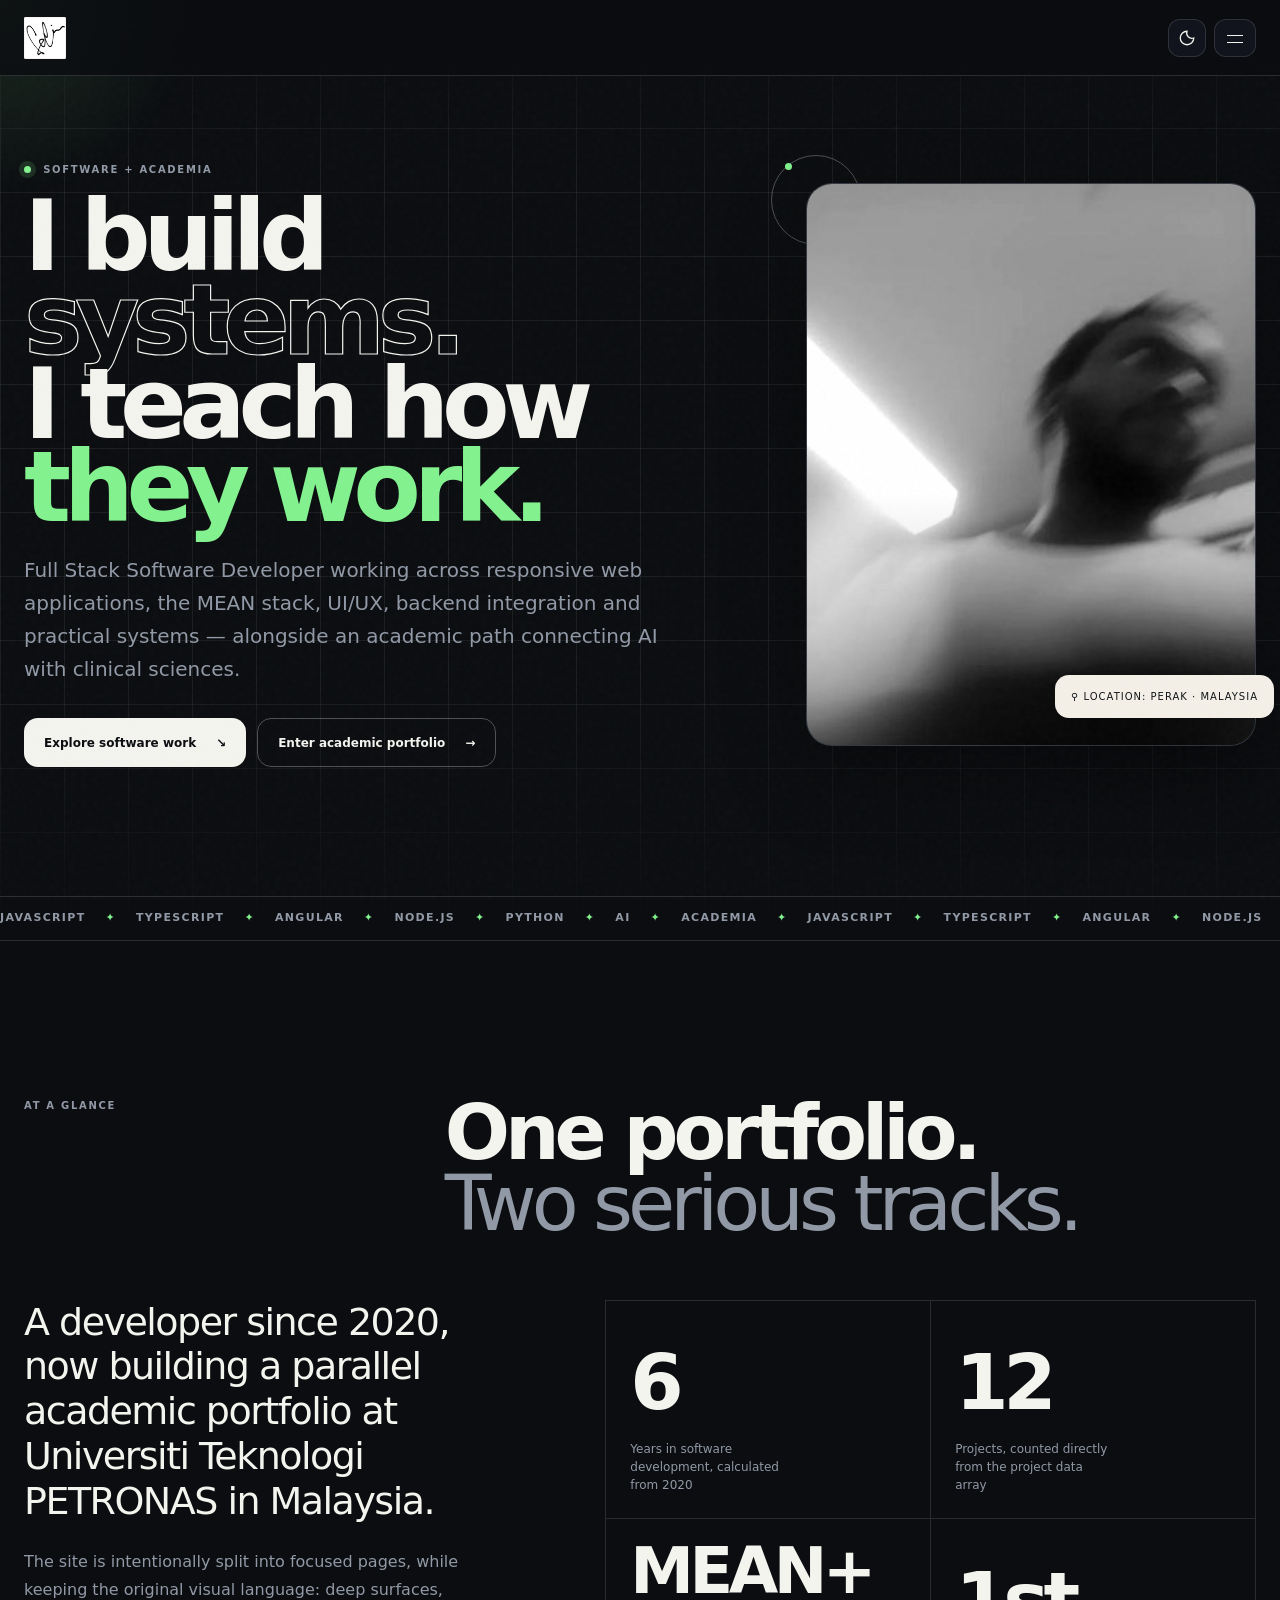
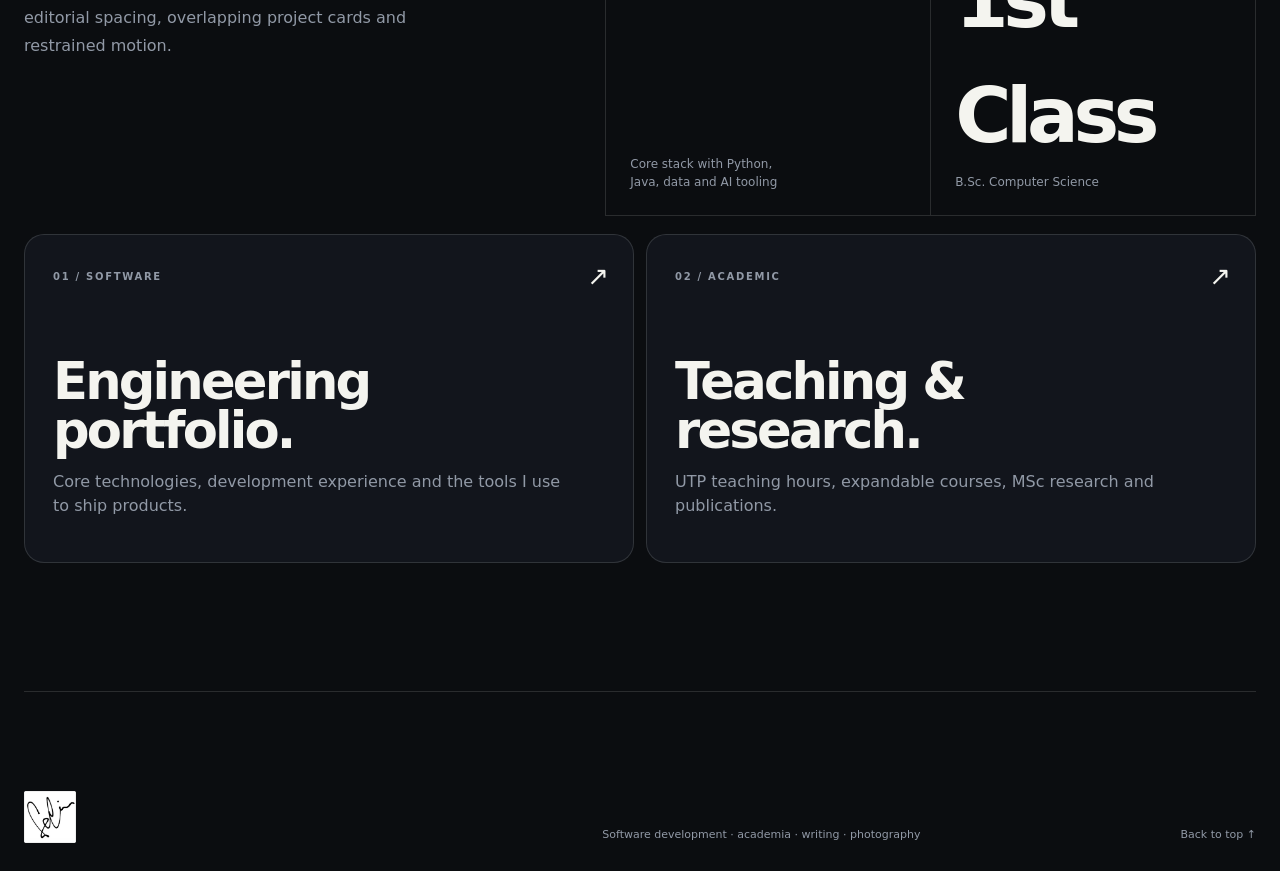
==== commit eabf787b: "wording on 1st class" ====
--- a/index.html
+++ b/index.html
@@ -55,7 +55,7 @@
       <div class="section-heading reveal"><p class="eyebrow">At a glance</p><h2>One portfolio.<br><span class="muted">Two serious tracks.</span></h2></div>
       <div class="about-grid">
         <div class="about-copy reveal"><p class="large-copy">A developer since 2020, now building a parallel academic portfolio at Universiti Teknologi PETRONAS in Malaysia.</p><p>The site is intentionally split into focused pages, while keeping the original visual language: deep surfaces, editorial spacing, overlapping project cards and restrained motion.</p></div>
-        <div class="stat-grid reveal"><article class="stat-card"><span class="stat-value" data-experience-years data-suffix="">0</span><span>Years in software development, calculated from 2020</span></article><article class="stat-card"><span class="stat-value" data-project-count>0</span><span>Projects, counted directly from the project data array</span></article><article class="stat-card"><span class="stat-value text-stat">MEAN+</span><span>Core stack with Python, Java, data and AI tooling</span></article><article class="stat-card"><span class="stat-value">1st</span><span>Class B.Sc. Computer Science degree</span></article></div>
+        <div class="stat-grid reveal"><article class="stat-card"><span class="stat-value" data-experience-years data-suffix="">0</span><span>Years in software development, calculated from 2020</span></article><article class="stat-card"><span class="stat-value" data-project-count>0</span><span>Projects, counted directly from the project data array</span></article><article class="stat-card"><span class="stat-value text-stat">MEAN+</span><span>Core stack with Python, Java, data and AI tooling</span></article><article class="stat-card"><span class="stat-value">1st Class</span><span>B.Sc. Computer Science</span></article></div>
       </div>
       <div class="home-track-grid reveal"><a class="home-track-card" href="tech.html"><span class="eyebrow">01 / Software</span><span class="track-arrow">↗</span><h3>Engineering<br>portfolio.</h3><p>Core technologies, development experience and the tools I use to ship products.</p></a><a class="home-track-card" href="academics.html"><span class="eyebrow">02 / Academic</span><span class="track-arrow">↗</span><h3>Teaching &<br>research.</h3><p>UTP teaching hours, expandable courses, MSc research and publications.</p></a></div>
     </section>
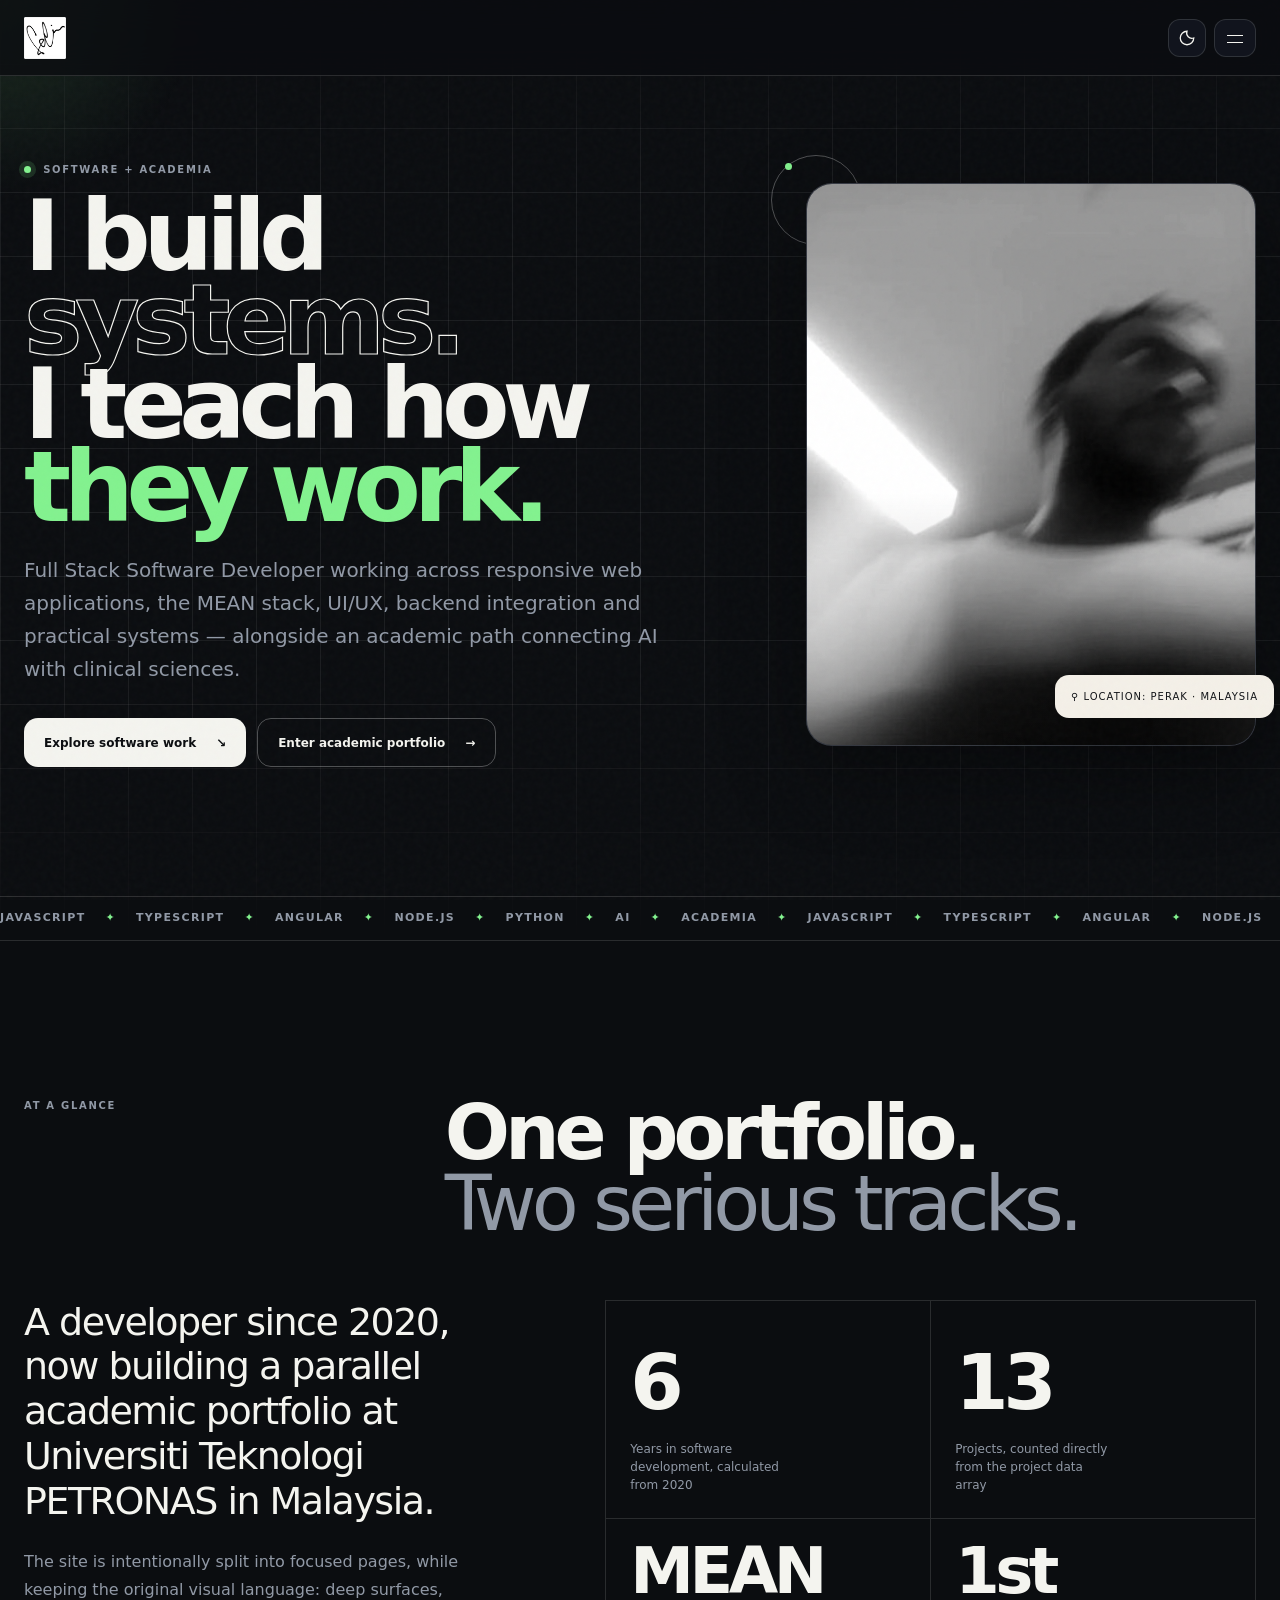
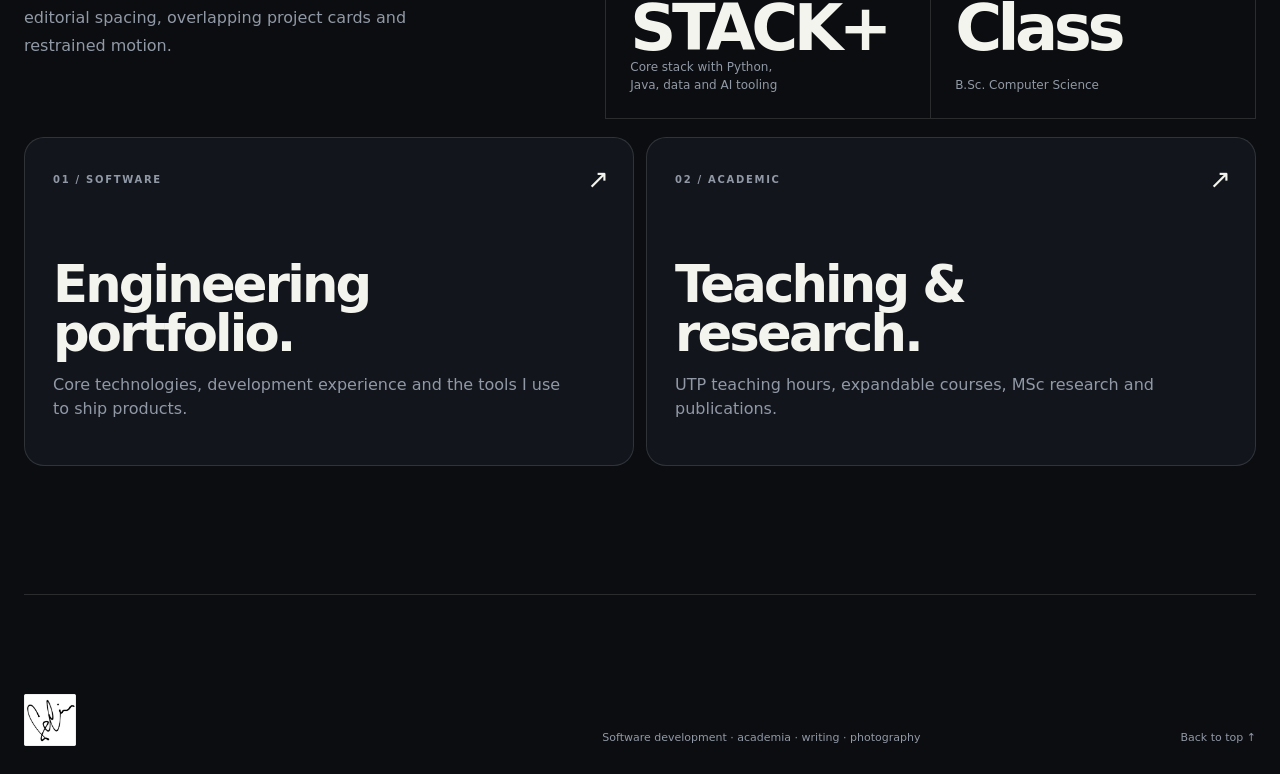
==== commit f4db53ae: "auto count hours" ====
--- a/index.html
+++ b/index.html
@@ -1,5 +1,6 @@
 <!doctype html>
 <html lang="en" data-theme="dark">
+
 <head>
   <meta charset="utf-8" />
   <meta name="viewport" content="width=device-width, initial-scale=1" />
@@ -10,29 +11,53 @@
   <link rel="apple-touch-icon" href="assets/img/logo.png" />
   <link rel="stylesheet" href="assets/css/styles.css" />
 </head>
+
 <body data-page="home" id="top">
   <div class="scroll-progress" id="scrollProgress" aria-hidden="true"></div>
   <div class="noise" aria-hidden="true"></div>
   <div class="cursor-glow" id="cursorGlow" aria-hidden="true"></div>
   <header class="site-header" id="siteHeader">
-    <a class="brand" href="index.html" aria-label="Home"><img class="brand-logo" src="assets/img/logo.png" alt="Site logo" /></a>
+    <a class="brand" href="index.html" aria-label="Home"><img class="brand-logo" src="assets/img/logo.png"
+        alt="Site logo" /></a>
     <div class="header-actions">
-      <button class="icon-button" id="themeToggle" type="button" aria-label="Toggle color theme" title="Toggle theme"><svg viewBox="0 0 24 24" aria-hidden="true"><path d="M12 3a9 9 0 1 0 9 9 7 7 0 0 1-9-9Z" fill="none" stroke="currentColor" stroke-width="1.7"/></svg></button>
-      <button class="menu-button" id="menuButton" type="button" aria-label="Open menu" aria-expanded="false" aria-controls="sideMenu"><span></span><span></span></button>
+      <button class="icon-button" id="themeToggle" type="button" aria-label="Toggle color theme"
+        title="Toggle theme"><svg viewBox="0 0 24 24" aria-hidden="true">
+          <path d="M12 3a9 9 0 1 0 9 9 7 7 0 0 1-9-9Z" fill="none" stroke="currentColor" stroke-width="1.7" />
+        </svg></button>
+      <button class="menu-button" id="menuButton" type="button" aria-label="Open menu" aria-expanded="false"
+        aria-controls="sideMenu"><span></span><span></span></button>
     </div>
   </header>
   <nav class="side-menu" id="sideMenu" aria-hidden="true">
     <div class="side-menu-backdrop" id="menuBackdrop"></div>
     <div class="side-menu-panel">
-      <div class="side-menu-head"><p class="eyebrow">Navigation</p><button class="side-menu-close" id="menuClose" type="button" aria-label="Close menu"><svg viewBox="0 0 24 24" fill="none" stroke="currentColor" stroke-width="2"><path d="M6 6l12 12M18 6L6 18"/></svg></button></div>
-      <ul class="side-menu-list"><li><a class="side-menu-link" data-page-link="home" href="index.html"><span class="side-menu-index">01</span><span class="side-menu-text">Home</span></a></li>
-<li><a class="side-menu-link" data-page-link="about" href="about.html"><span class="side-menu-index">02</span><span class="side-menu-text">About</span></a></li>
-<li><a class="side-menu-link" data-page-link="tech" href="tech.html"><span class="side-menu-index">03</span><span class="side-menu-text">Tech Portfolio</span></a></li>
-<li><a class="side-menu-link" data-page-link="projects" href="projects.html"><span class="side-menu-index">04</span><span class="side-menu-text">Projects</span></a></li>
-<li><a class="side-menu-link" data-page-link="academics" href="academics.html"><span class="side-menu-index">05</span><span class="side-menu-text">Academic Portfolio</span></a></li>
-<li><a class="side-menu-link" data-page-link="free" href="free-time.html"><span class="side-menu-index">06</span><span class="side-menu-text">Free Time</span></a></li>
-<li><a class="side-menu-link" data-page-link="contact" href="contact.html"><span class="side-menu-index">07</span><span class="side-menu-text">Contact</span></a></li></ul>
-      <div class="side-menu-foot"><div class="side-menu-social"><a data-github target="_blank" rel="noopener" href="#">GitHub</a><a data-literature-instagram target="_blank" rel="noopener" href="#">Literature</a></div><span><span data-location>⚲ Perak, Malaysia</span></span></div>
+      <div class="side-menu-head">
+        <p class="eyebrow">Navigation</p><button class="side-menu-close" id="menuClose" type="button"
+          aria-label="Close menu"><svg viewBox="0 0 24 24" fill="none" stroke="currentColor" stroke-width="2">
+            <path d="M6 6l12 12M18 6L6 18" />
+          </svg></button>
+      </div>
+      <ul class="side-menu-list">
+        <li><a class="side-menu-link" data-page-link="home" href="index.html"><span
+              class="side-menu-index">01</span><span class="side-menu-text">Home</span></a></li>
+        <li><a class="side-menu-link" data-page-link="about" href="about.html"><span
+              class="side-menu-index">02</span><span class="side-menu-text">About</span></a></li>
+        <li><a class="side-menu-link" data-page-link="tech" href="tech.html"><span
+              class="side-menu-index">03</span><span class="side-menu-text">Tech Portfolio</span></a></li>
+        <li><a class="side-menu-link" data-page-link="projects" href="projects.html"><span
+              class="side-menu-index">04</span><span class="side-menu-text">Projects</span></a></li>
+        <li><a class="side-menu-link" data-page-link="academics" href="academics.html"><span
+              class="side-menu-index">05</span><span class="side-menu-text">Academic Portfolio</span></a></li>
+        <li><a class="side-menu-link" data-page-link="free" href="free-time.html"><span
+              class="side-menu-index">06</span><span class="side-menu-text">Free Time</span></a></li>
+        <li><a class="side-menu-link" data-page-link="contact" href="contact.html"><span
+              class="side-menu-index">07</span><span class="side-menu-text">Contact</span></a></li>
+      </ul>
+      <div class="side-menu-foot">
+        <div class="side-menu-social"><a data-github target="_blank" rel="noopener" href="#">GitHub</a><a
+            data-literature-instagram target="_blank" rel="noopener" href="#">Literature</a></div><span><span
+            data-location>⚲ Perak, Malaysia</span></span>
+      </div>
     </div>
   </nav>
   <main class="page-main">
@@ -40,24 +65,59 @@
       <div class="hero-grid-bg" aria-hidden="true"></div>
       <div class="hero-copy reveal">
         <p class="eyebrow"><span class="status-dot"></span> Software + Academia</p>
-        <h1 id="hero-title">I build <span class="outline-word">systems.</span><br>I teach how <span class="accent-word">they work.</span></h1>
-        <p class="hero-lede">Full Stack Software Developer working across responsive web applications, the MEAN stack, UI/UX, backend integration and practical systems — alongside an academic path connecting AI with clinical sciences.</p>
-        <div class="hero-cta-row"><a class="button button-primary magnetic" href="projects.html">Explore software work <span>↘</span></a><a class="button button-ghost magnetic" href="academics.html">Enter academic portfolio <span>→</span></a></div>
+        <h1 id="hero-title">I build <span class="outline-word">systems.</span><br>I teach how <span
+            class="accent-word">they work.</span></h1>
+        <p class="hero-lede">Full Stack Software Developer working across responsive web applications, the MEAN stack,
+          UI/UX, backend integration and practical systems — alongside an academic path connecting AI with clinical
+          sciences.</p>
+        <div class="hero-cta-row"><a class="button button-primary magnetic" href="projects.html">Explore software work
+            <span>↘</span></a><a class="button button-ghost magnetic" href="academics.html">Enter academic portfolio
+            <span>→</span></a></div>
       </div>
       <div class="hero-photo reveal" aria-label="Portrait area">
         <div class="photo-orbit" aria-hidden="true"></div>
-        <div class="hero-photo-frame"><img src="assets/img/profile-bw.jpeg" alt="Black and white portrait of Salim Sulaiman Liman" /></div>
+        <div class="hero-photo-frame"><img src="assets/img/profile-bw.jpeg"
+            alt="Black and white portrait of Salim Sulaiman Liman" /></div>
         <div class="hero-photo-badge">⚲ Location: Perak · Malaysia</div>
       </div>
-      <div class="hero-marquee" aria-hidden="true"><div class="marquee-track"><span>JAVASCRIPT</span><i>✦</i><span>TYPESCRIPT</span><i>✦</i><span>ANGULAR</span><i>✦</i><span>NODE.JS</span><i>✦</i><span>PYTHON</span><i>✦</i><span>AI</span><i>✦</i><span>ACADEMIA</span><i>✦</i><span>JAVASCRIPT</span><i>✦</i><span>TYPESCRIPT</span><i>✦</i><span>ANGULAR</span><i>✦</i><span>NODE.JS</span><i>✦</i><span>PYTHON</span><i>✦</i><span>AI</span><i>✦</i><span>ACADEMIA</span><i>✦</i></div></div>
+      <div class="hero-marquee" aria-hidden="true">
+        <div class="marquee-track">
+          <span>JAVASCRIPT</span><i>✦</i><span>TYPESCRIPT</span><i>✦</i><span>ANGULAR</span><i>✦</i><span>NODE.JS</span><i>✦</i><span>PYTHON</span><i>✦</i><span>AI</span><i>✦</i><span>ACADEMIA</span><i>✦</i><span>JAVASCRIPT</span><i>✦</i><span>TYPESCRIPT</span><i>✦</i><span>ANGULAR</span><i>✦</i><span>NODE.JS</span><i>✦</i><span>PYTHON</span><i>✦</i><span>AI</span><i>✦</i><span>ACADEMIA</span><i>✦</i>
+        </div>
+      </div>
     </section>
     <section class="about section-pad">
-      <div class="section-heading reveal"><p class="eyebrow">At a glance</p><h2>One portfolio.<br><span class="muted">Two serious tracks.</span></h2></div>
+      <div class="section-heading reveal">
+        <p class="eyebrow">At a glance</p>
+        <h2>One portfolio.<br><span class="muted">Two serious tracks.</span></h2>
+      </div>
       <div class="about-grid">
-        <div class="about-copy reveal"><p class="large-copy">A developer since 2020, now building a parallel academic portfolio at Universiti Teknologi PETRONAS in Malaysia.</p><p>The site is intentionally split into focused pages, while keeping the original visual language: deep surfaces, editorial spacing, overlapping project cards and restrained motion.</p></div>
-        <div class="stat-grid reveal"><article class="stat-card"><span class="stat-value" data-experience-years data-suffix="">0</span><span>Years in software development, calculated from 2020</span></article><article class="stat-card"><span class="stat-value" data-project-count>0</span><span>Projects, counted directly from the project data array</span></article><article class="stat-card"><span class="stat-value text-stat">MEAN+</span><span>Core stack with Python, Java, data and AI tooling</span></article><article class="stat-card"><span class="stat-value">1st Class</span><span>B.Sc. Computer Science</span></article></div>
+        <div class="about-copy reveal">
+          <p class="large-copy">A developer since 2020, now building a parallel academic portfolio at Universiti
+            Teknologi PETRONAS in Malaysia.</p>
+          <p>The site is intentionally split into focused pages, while keeping the original visual language: deep
+            surfaces, editorial spacing, overlapping project cards and restrained motion.</p>
+        </div>
+        <div class="stat-grid reveal">
+          <article class="stat-card"><span class="stat-value" data-experience-years data-suffix="">0</span><span>Years
+              in software development, calculated from 2020</span></article>
+          <article class="stat-card"><span class="stat-value" data-project-count>0</span><span>Projects, counted
+              directly from the project data array</span></article>
+          <article class="stat-card"><span class="stat-value text-stat">MEAN STACK+</span><span>Core stack with Python, Java,
+              data and AI tooling</span></article>
+          <article class="stat-card"><span class="stat-value text-stat">1st Class</span><span>B.Sc. Computer Science</span>
+          </article>
+        </div>
       </div>
-      <div class="home-track-grid reveal"><a class="home-track-card" href="tech.html"><span class="eyebrow">01 / Software</span><span class="track-arrow">↗</span><h3>Engineering<br>portfolio.</h3><p>Core technologies, development experience and the tools I use to ship products.</p></a><a class="home-track-card" href="academics.html"><span class="eyebrow">02 / Academic</span><span class="track-arrow">↗</span><h3>Teaching &<br>research.</h3><p>UTP teaching hours, expandable courses, MSc research and publications.</p></a></div>
+      <div class="home-track-grid reveal"><a class="home-track-card" href="tech.html"><span class="eyebrow">01 /
+            Software</span><span class="track-arrow">↗</span>
+          <h3>Engineering<br>portfolio.</h3>
+          <p>Core technologies, development experience and the tools I use to ship products.</p>
+        </a><a class="home-track-card" href="academics.html"><span class="eyebrow">02 / Academic</span><span
+            class="track-arrow">↗</span>
+          <h3>Teaching &<br>research.</h3>
+          <p>UTP teaching hours, expandable courses, MSc research and publications.</p>
+        </a></div>
     </section>
   </main>
   <footer class="site-footer section-pad">
@@ -67,4 +127,6 @@
   </footer>
   <script src="assets/js/data.js"></script>
   <script src="assets/js/site.js"></script>
-</body></html>+</body>
+
+</html>
--- a/assets/css/styles.css
+++ b/assets/css/styles.css
@@ -946,7 +946,8 @@
 .hours-value {
   font-size: clamp(100px, 14vw, 205px);
   line-height: .73;
-  letter-spacing: -.095em;
+  letter-spacing: -.06em;
+  /* -webkit-text-stroke: 2px #b2ffc9da; */
   font-weight: 850;
   color: var(--accent);
 }
@@ -1511,6 +1512,8 @@
 
   .button {
     justify-content: space-between;
+    min-height: 64px;
+    font-size: 14px;
   }
 
   .console-split {
@@ -2182,20 +2185,20 @@
 }
 
 .utp-logo-slot {
-  width: 48px;
-  height: 48px;
+  width: 72px;
+  height: auto;
   flex: 0 0 48px;
   border: 1px solid var(--line);
   border-radius: 12px;
-  background: color-mix(in srgb, var(--bg) 45%, transparent);
+  background: #FFFFFF;
   display: grid;
   place-items: center;
   overflow: hidden;
 }
 
 .utp-logo-slot img {
-  width: 82%;
-  height: 82%;
+  width: 100%;
+  height: 100%;
   object-fit: contain;
 }
 
